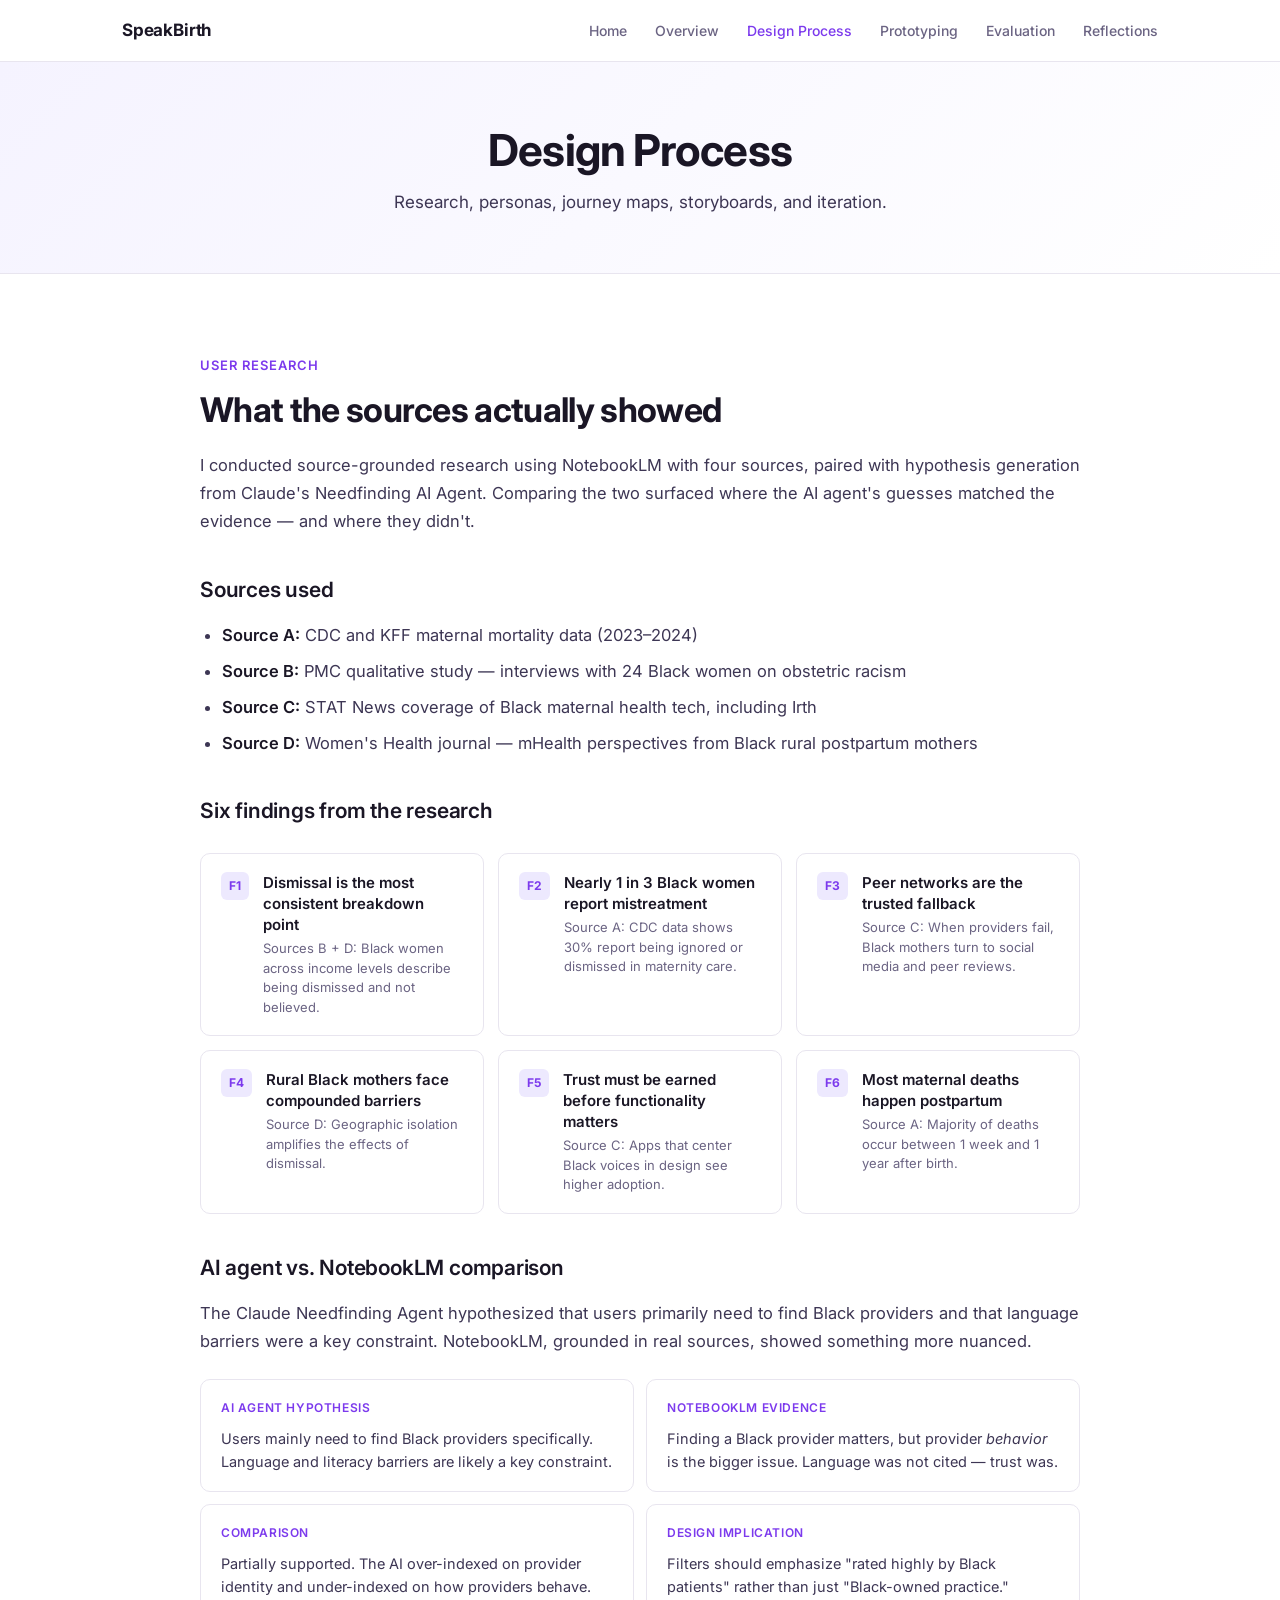
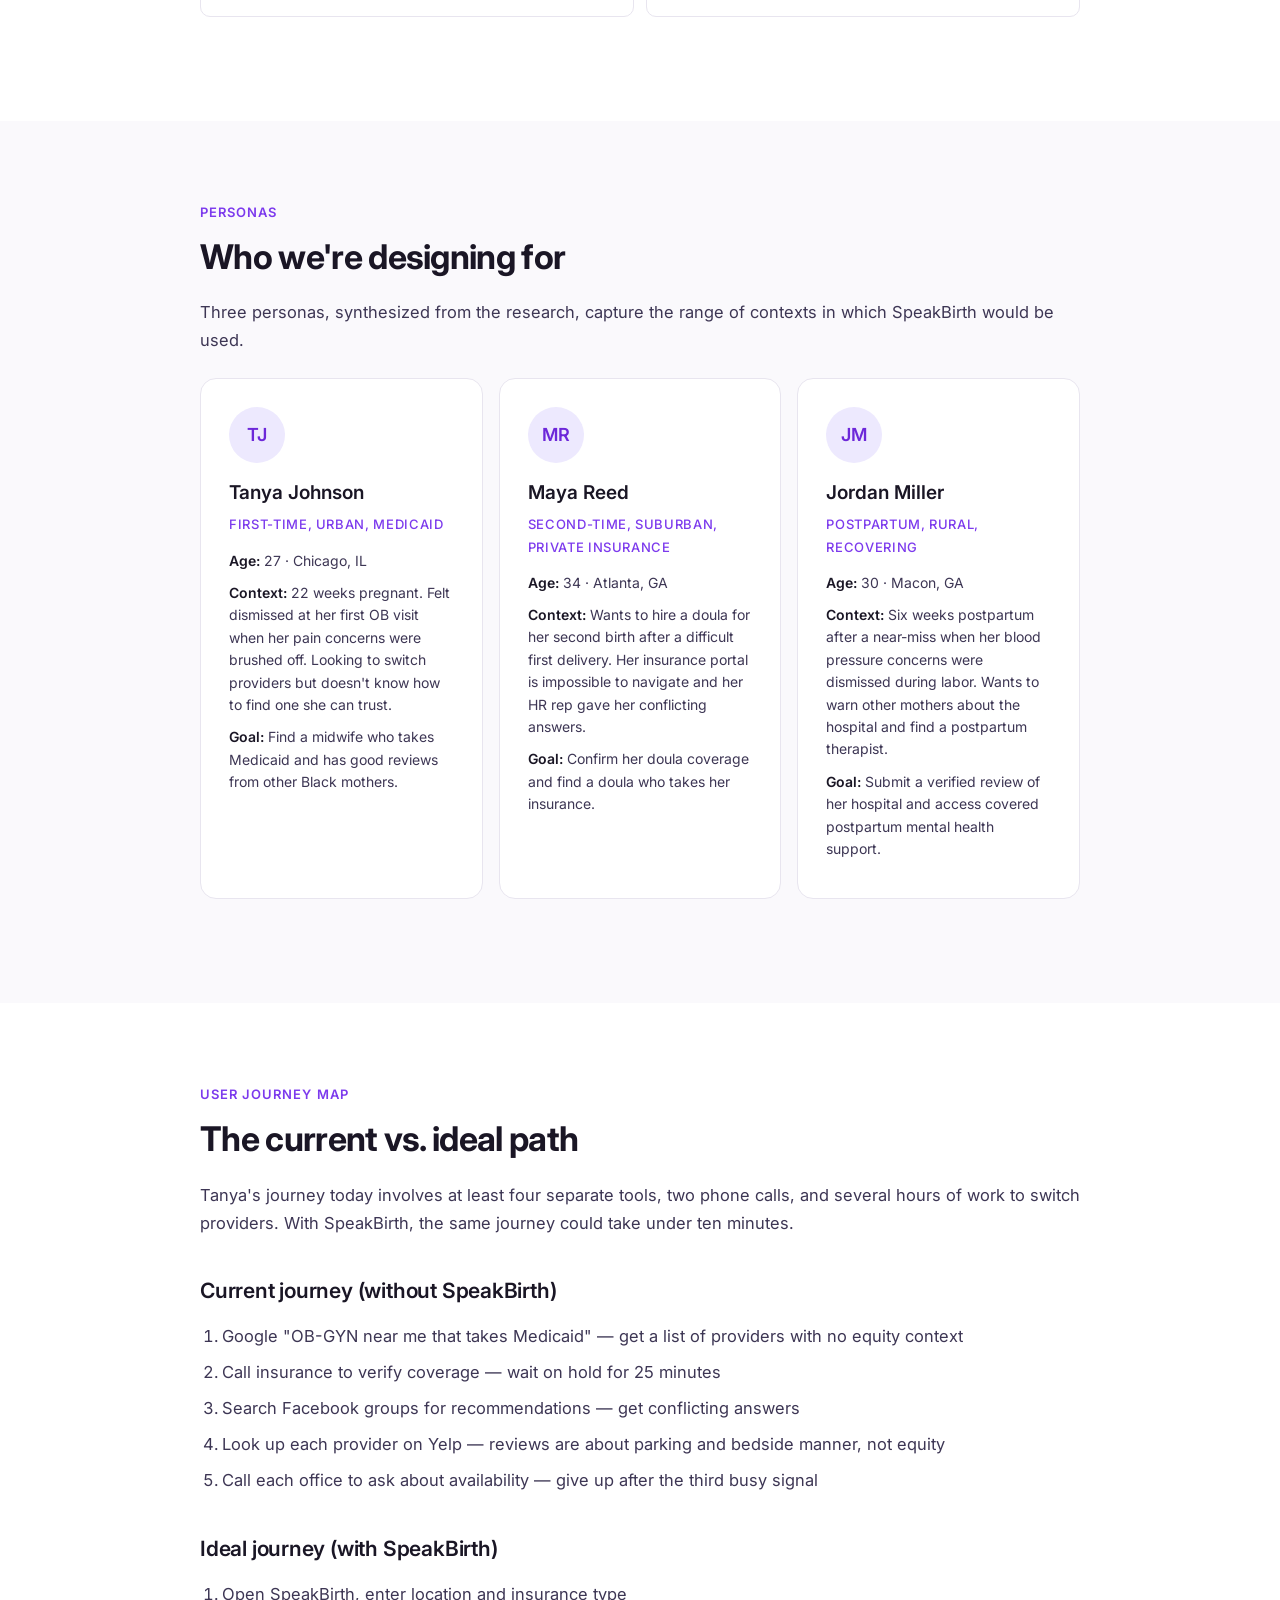
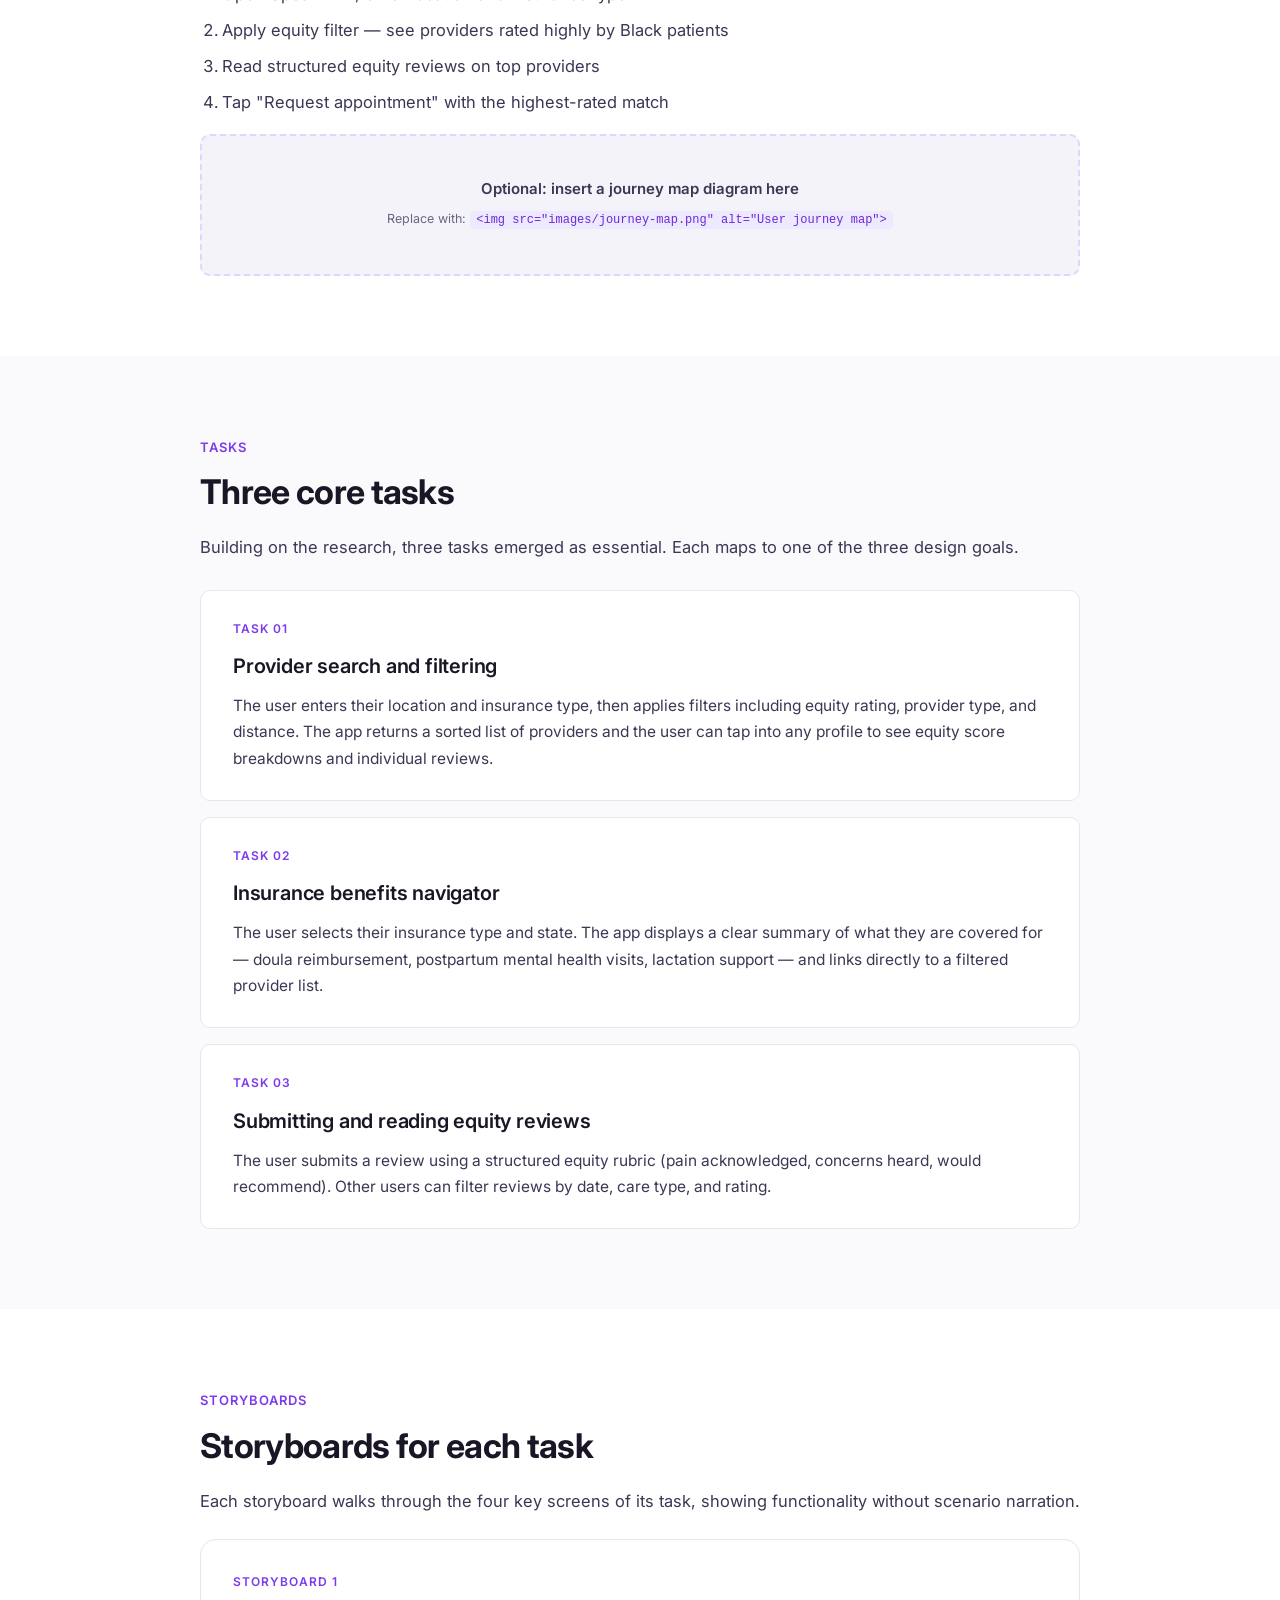
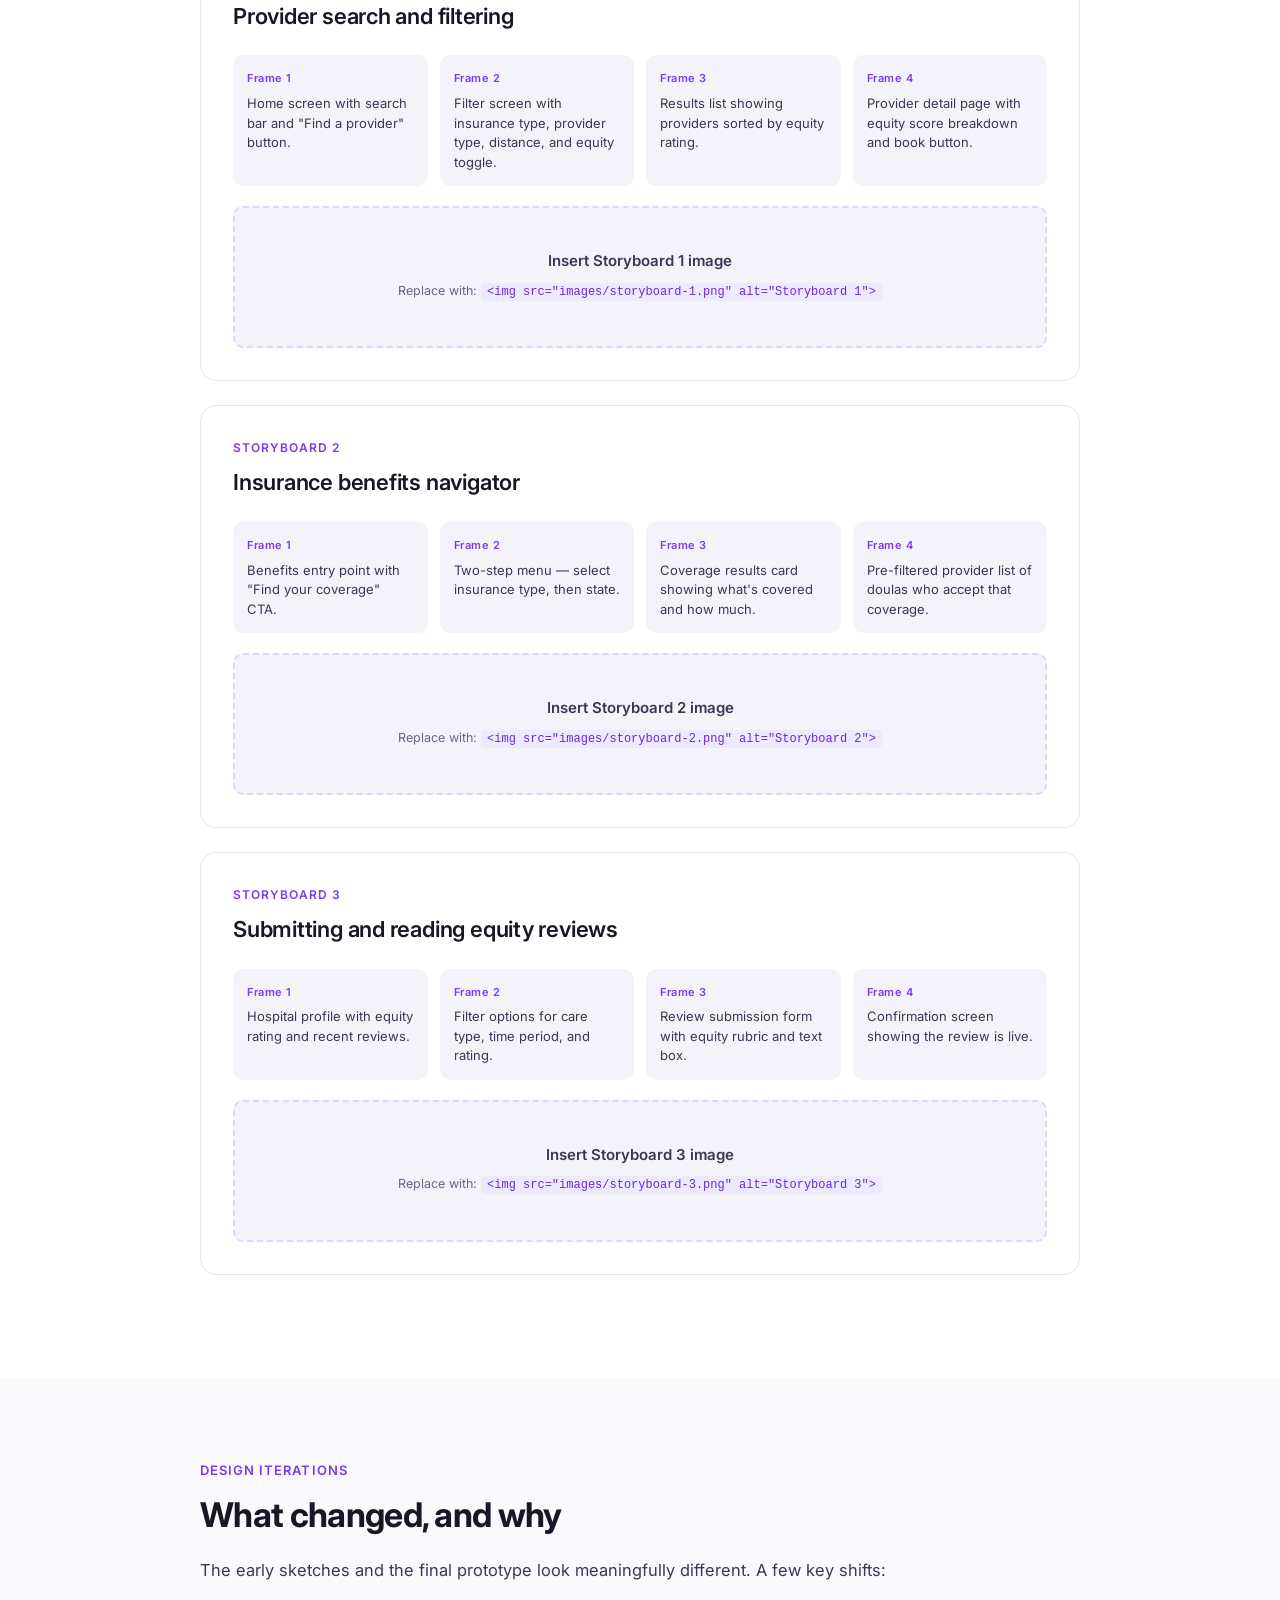
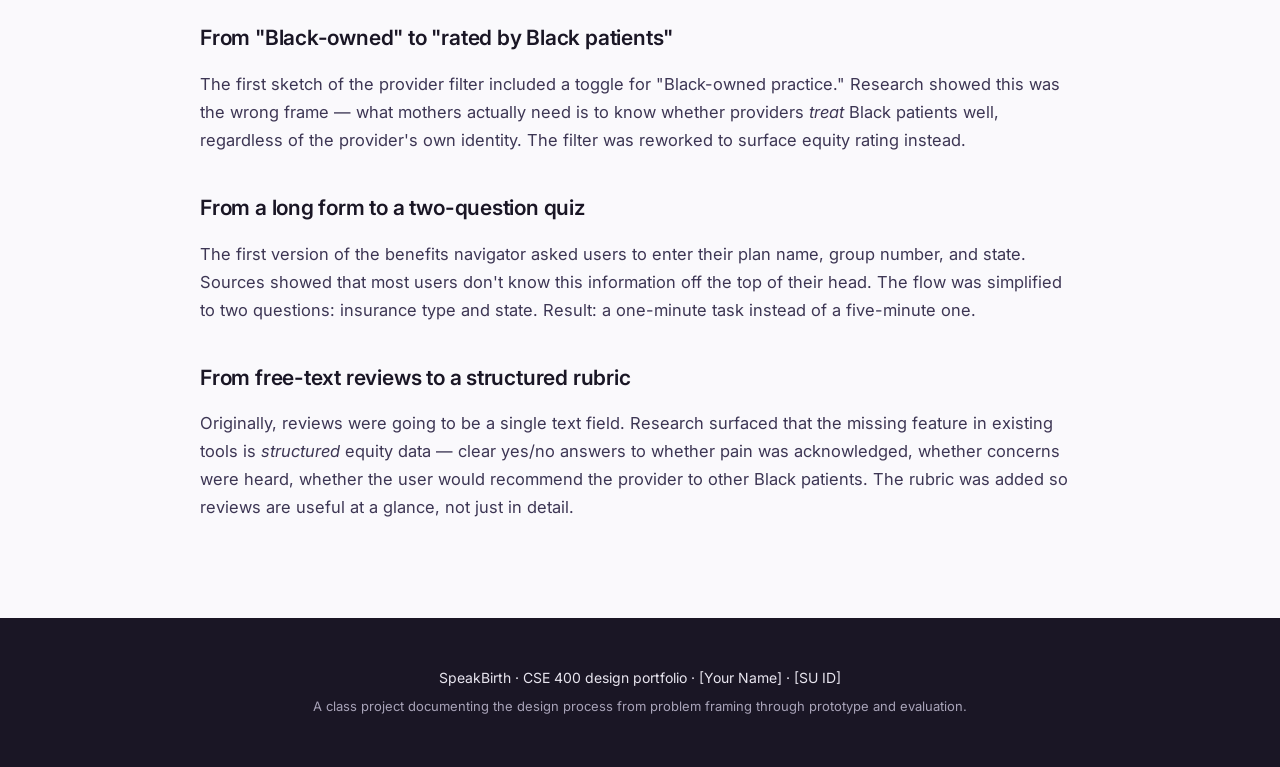
==== design-process.html @ d60310a7 "Add files via upload Portfolio Site" ====
<!DOCTYPE html>
<html lang="en">
<head>
  <meta charset="UTF-8" />
  <meta name="viewport" content="width=device-width, initial-scale=1.0" />
  <title>Design Process — SpeakBirth</title>
  <link rel="preconnect" href="https://fonts.googleapis.com">
  <link rel="preconnect" href="https://fonts.gstatic.com" crossorigin>
  <link href="https://fonts.googleapis.com/css2?family=Inter:wght@300;400;500;600;700&display=swap" rel="stylesheet">
  <link rel="stylesheet" href="style.css" />
</head>
<body>

  <nav class="nav">
    <div class="nav-inner">
      <a href="index.html" class="nav-logo">SpeakBirth</a>
      <div class="nav-links">
        <a href="index.html">Home</a>
        <a href="overview.html">Overview</a>
        <a href="design-process.html" class="active">Design Process</a>
        <a href="prototyping.html">Prototyping</a>
        <a href="evaluation.html">Evaluation</a>
        <a href="reflections.html">Reflections</a>
      </div>
    </div>
  </nav>

  <header class="page-header">
    <div class="page-header-inner">
      <h1>Design Process</h1>
      <p>Research, personas, journey maps, storyboards, and iteration.</p>
    </div>
  </header>

  <section class="section">
    <div class="container">
      <div class="section-label">User research</div>
      <h2>What the sources actually showed</h2>
      <p>I conducted source-grounded research using NotebookLM with four sources, paired with hypothesis generation from Claude's Needfinding AI Agent. Comparing the two surfaced where the AI agent's guesses matched the evidence — and where they didn't.</p>

      <h3>Sources used</h3>
      <ul>
        <li><strong>Source A:</strong> CDC and KFF maternal mortality data (2023–2024)</li>
        <li><strong>Source B:</strong> PMC qualitative study — interviews with 24 Black women on obstetric racism</li>
        <li><strong>Source C:</strong> STAT News coverage of Black maternal health tech, including Irth</li>
        <li><strong>Source D:</strong> Women's Health journal — mHealth perspectives from Black rural postpartum mothers</li>
      </ul>

      <h3>Six findings from the research</h3>
      <div class="findings-grid">
        <div class="finding">
          <div class="finding-num">F1</div>
          <div class="finding-content">
            <div class="finding-title">Dismissal is the most consistent breakdown point</div>
            <div class="finding-source">Sources B + D: Black women across income levels describe being dismissed and not believed.</div>
          </div>
        </div>
        <div class="finding">
          <div class="finding-num">F2</div>
          <div class="finding-content">
            <div class="finding-title">Nearly 1 in 3 Black women report mistreatment</div>
            <div class="finding-source">Source A: CDC data shows 30% report being ignored or dismissed in maternity care.</div>
          </div>
        </div>
        <div class="finding">
          <div class="finding-num">F3</div>
          <div class="finding-content">
            <div class="finding-title">Peer networks are the trusted fallback</div>
            <div class="finding-source">Source C: When providers fail, Black mothers turn to social media and peer reviews.</div>
          </div>
        </div>
        <div class="finding">
          <div class="finding-num">F4</div>
          <div class="finding-content">
            <div class="finding-title">Rural Black mothers face compounded barriers</div>
            <div class="finding-source">Source D: Geographic isolation amplifies the effects of dismissal.</div>
          </div>
        </div>
        <div class="finding">
          <div class="finding-num">F5</div>
          <div class="finding-content">
            <div class="finding-title">Trust must be earned before functionality matters</div>
            <div class="finding-source">Source C: Apps that center Black voices in design see higher adoption.</div>
          </div>
        </div>
        <div class="finding">
          <div class="finding-num">F6</div>
          <div class="finding-content">
            <div class="finding-title">Most maternal deaths happen postpartum</div>
            <div class="finding-source">Source A: Majority of deaths occur between 1 week and 1 year after birth.</div>
          </div>
        </div>
      </div>

      <h3>AI agent vs. NotebookLM comparison</h3>
      <p>The Claude Needfinding Agent hypothesized that users primarily need to find Black providers and that language barriers were a key constraint. NotebookLM, grounded in real sources, showed something more nuanced.</p>
      <div class="comparison">
        <div class="comp-box">
          <div class="comp-label">AI agent hypothesis</div>
          <div class="comp-text">Users mainly need to find Black providers specifically. Language and literacy barriers are likely a key constraint.</div>
        </div>
        <div class="comp-box">
          <div class="comp-label">NotebookLM evidence</div>
          <div class="comp-text">Finding a Black provider matters, but provider <em>behavior</em> is the bigger issue. Language was not cited — trust was.</div>
        </div>
        <div class="comp-box">
          <div class="comp-label">Comparison</div>
          <div class="comp-text">Partially supported. The AI over-indexed on provider identity and under-indexed on how providers behave.</div>
        </div>
        <div class="comp-box">
          <div class="comp-label">Design implication</div>
          <div class="comp-text">Filters should emphasize "rated highly by Black patients" rather than just "Black-owned practice."</div>
        </div>
      </div>
    </div>
  </section>

  <section class="section section-alt">
    <div class="container">
      <div class="section-label">Personas</div>
      <h2>Who we're designing for</h2>
      <p>Three personas, synthesized from the research, capture the range of contexts in which SpeakBirth would be used.</p>

      <div class="persona-grid">
        <div class="persona">
          <div class="persona-avatar">TJ</div>
          <div class="persona-name">Tanya Johnson</div>
          <div class="persona-role">First-time, urban, Medicaid</div>
          <div class="persona-detail"><strong>Age:</strong> 27 · Chicago, IL</div>
          <div class="persona-detail"><strong>Context:</strong> 22 weeks pregnant. Felt dismissed at her first OB visit when her pain concerns were brushed off. Looking to switch providers but doesn't know how to find one she can trust.</div>
          <div class="persona-detail"><strong>Goal:</strong> Find a midwife who takes Medicaid and has good reviews from other Black mothers.</div>
        </div>
        <div class="persona">
          <div class="persona-avatar">MR</div>
          <div class="persona-name">Maya Reed</div>
          <div class="persona-role">Second-time, suburban, private insurance</div>
          <div class="persona-detail"><strong>Age:</strong> 34 · Atlanta, GA</div>
          <div class="persona-detail"><strong>Context:</strong> Wants to hire a doula for her second birth after a difficult first delivery. Her insurance portal is impossible to navigate and her HR rep gave her conflicting answers.</div>
          <div class="persona-detail"><strong>Goal:</strong> Confirm her doula coverage and find a doula who takes her insurance.</div>
        </div>
        <div class="persona">
          <div class="persona-avatar">JM</div>
          <div class="persona-name">Jordan Miller</div>
          <div class="persona-role">Postpartum, rural, recovering</div>
          <div class="persona-detail"><strong>Age:</strong> 30 · Macon, GA</div>
          <div class="persona-detail"><strong>Context:</strong> Six weeks postpartum after a near-miss when her blood pressure concerns were dismissed during labor. Wants to warn other mothers about the hospital and find a postpartum therapist.</div>
          <div class="persona-detail"><strong>Goal:</strong> Submit a verified review of her hospital and access covered postpartum mental health support.</div>
        </div>
      </div>
    </div>
  </section>

  <section class="section">
    <div class="container">
      <div class="section-label">User journey map</div>
      <h2>The current vs. ideal path</h2>
      <p>Tanya's journey today involves at least four separate tools, two phone calls, and several hours of work to switch providers. With SpeakBirth, the same journey could take under ten minutes.</p>

      <h3>Current journey (without SpeakBirth)</h3>
      <ol>
        <li>Google "OB-GYN near me that takes Medicaid" — get a list of providers with no equity context</li>
        <li>Call insurance to verify coverage — wait on hold for 25 minutes</li>
        <li>Search Facebook groups for recommendations — get conflicting answers</li>
        <li>Look up each provider on Yelp — reviews are about parking and bedside manner, not equity</li>
        <li>Call each office to ask about availability — give up after the third busy signal</li>
      </ol>

      <h3>Ideal journey (with SpeakBirth)</h3>
      <ol>
        <li>Open SpeakBirth, enter location and insurance type</li>
        <li>Apply equity filter — see providers rated highly by Black patients</li>
        <li>Read structured equity reviews on top providers</li>
        <li>Tap "Request appointment" with the highest-rated match</li>
      </ol>

      <div class="image-placeholder">
        <p>Optional: insert a journey map diagram here</p>
        <p class="placeholder-sub">Replace with: <code>&lt;img src="images/journey-map.png" alt="User journey map"&gt;</code></p>
      </div>
    </div>
  </section>

  <section class="section section-alt">
    <div class="container">
      <div class="section-label">Tasks</div>
      <h2>Three core tasks</h2>
      <p>Building on the research, three tasks emerged as essential. Each maps to one of the three design goals.</p>

      <div class="task-list">
        <div class="task">
          <div class="task-num">Task 01</div>
          <h3>Provider search and filtering</h3>
          <p>The user enters their location and insurance type, then applies filters including equity rating, provider type, and distance. The app returns a sorted list of providers and the user can tap into any profile to see equity score breakdowns and individual reviews.</p>
        </div>
        <div class="task">
          <div class="task-num">Task 02</div>
          <h3>Insurance benefits navigator</h3>
          <p>The user selects their insurance type and state. The app displays a clear summary of what they are covered for — doula reimbursement, postpartum mental health visits, lactation support — and links directly to a filtered provider list.</p>
        </div>
        <div class="task">
          <div class="task-num">Task 03</div>
          <h3>Submitting and reading equity reviews</h3>
          <p>The user submits a review using a structured equity rubric (pain acknowledged, concerns heard, would recommend). Other users can filter reviews by date, care type, and rating.</p>
        </div>
      </div>
    </div>
  </section>

  <section class="section">
    <div class="container">
      <div class="section-label">Storyboards</div>
      <h2>Storyboards for each task</h2>
      <p>Each storyboard walks through the four key screens of its task, showing functionality without scenario narration.</p>

      <div class="storyboard-card">
        <div class="storyboard-header">
          <div class="storyboard-num">Storyboard 1</div>
          <h3>Provider search and filtering</h3>
        </div>
        <div class="storyboard-frames">
          <div class="frame">
            <div class="frame-label">Frame 1</div>
            <div class="frame-text">Home screen with search bar and "Find a provider" button.</div>
          </div>
          <div class="frame">
            <div class="frame-label">Frame 2</div>
            <div class="frame-text">Filter screen with insurance type, provider type, distance, and equity toggle.</div>
          </div>
          <div class="frame">
            <div class="frame-label">Frame 3</div>
            <div class="frame-text">Results list showing providers sorted by equity rating.</div>
          </div>
          <div class="frame">
            <div class="frame-label">Frame 4</div>
            <div class="frame-text">Provider detail page with equity score breakdown and book button.</div>
          </div>
        </div>
        <div class="image-placeholder">
          <p>Insert Storyboard 1 image</p>
          <p class="placeholder-sub">Replace with: <code>&lt;img src="images/storyboard-1.png" alt="Storyboard 1"&gt;</code></p>
        </div>
      </div>

      <div class="storyboard-card">
        <div class="storyboard-header">
          <div class="storyboard-num">Storyboard 2</div>
          <h3>Insurance benefits navigator</h3>
        </div>
        <div class="storyboard-frames">
          <div class="frame">
            <div class="frame-label">Frame 1</div>
            <div class="frame-text">Benefits entry point with "Find your coverage" CTA.</div>
          </div>
          <div class="frame">
            <div class="frame-label">Frame 2</div>
            <div class="frame-text">Two-step menu — select insurance type, then state.</div>
          </div>
          <div class="frame">
            <div class="frame-label">Frame 3</div>
            <div class="frame-text">Coverage results card showing what's covered and how much.</div>
          </div>
          <div class="frame">
            <div class="frame-label">Frame 4</div>
            <div class="frame-text">Pre-filtered provider list of doulas who accept that coverage.</div>
          </div>
        </div>
        <div class="image-placeholder">
          <p>Insert Storyboard 2 image</p>
          <p class="placeholder-sub">Replace with: <code>&lt;img src="images/storyboard-2.png" alt="Storyboard 2"&gt;</code></p>
        </div>
      </div>

      <div class="storyboard-card">
        <div class="storyboard-header">
          <div class="storyboard-num">Storyboard 3</div>
          <h3>Submitting and reading equity reviews</h3>
        </div>
        <div class="storyboard-frames">
          <div class="frame">
            <div class="frame-label">Frame 1</div>
            <div class="frame-text">Hospital profile with equity rating and recent reviews.</div>
          </div>
          <div class="frame">
            <div class="frame-label">Frame 2</div>
            <div class="frame-text">Filter options for care type, time period, and rating.</div>
          </div>
          <div class="frame">
            <div class="frame-label">Frame 3</div>
            <div class="frame-text">Review submission form with equity rubric and text box.</div>
          </div>
          <div class="frame">
            <div class="frame-label">Frame 4</div>
            <div class="frame-text">Confirmation screen showing the review is live.</div>
          </div>
        </div>
        <div class="image-placeholder">
          <p>Insert Storyboard 3 image</p>
          <p class="placeholder-sub">Replace with: <code>&lt;img src="images/storyboard-3.png" alt="Storyboard 3"&gt;</code></p>
        </div>
      </div>
    </div>
  </section>

  <section class="section section-alt">
    <div class="container">
      <div class="section-label">Design iterations</div>
      <h2>What changed, and why</h2>
      <p>The early sketches and the final prototype look meaningfully different. A few key shifts:</p>

      <h3>From "Black-owned" to "rated by Black patients"</h3>
      <p>The first sketch of the provider filter included a toggle for "Black-owned practice." Research showed this was the wrong frame — what mothers actually need is to know whether providers <em>treat</em> Black patients well, regardless of the provider's own identity. The filter was reworked to surface equity rating instead.</p>

      <h3>From a long form to a two-question quiz</h3>
      <p>The first version of the benefits navigator asked users to enter their plan name, group number, and state. Sources showed that most users don't know this information off the top of their head. The flow was simplified to two questions: insurance type and state. Result: a one-minute task instead of a five-minute one.</p>

      <h3>From free-text reviews to a structured rubric</h3>
      <p>Originally, reviews were going to be a single text field. Research surfaced that the missing feature in existing tools is <em>structured</em> equity data — clear yes/no answers to whether pain was acknowledged, whether concerns were heard, whether the user would recommend the provider to other Black patients. The rubric was added so reviews are useful at a glance, not just in detail.</p>
    </div>
  </section>

  <footer class="footer">
    <div class="container">
      <p>SpeakBirth · CSE 400 design portfolio · [Your Name] · [SU ID]</p>
      <p class="footer-sub">A class project documenting the design process from problem framing through prototype and evaluation.</p>
    </div>
  </footer>

</body>
</html>
---- style.css ----
/* ---------- BASE & RESET ---------- */
* {
  box-sizing: border-box;
  margin: 0;
  padding: 0;
}

:root {
  --purple-50: #f5f3ff;
  --purple-100: #ede9fe;
  --purple-200: #ddd6fe;
  --purple-400: #a78bfa;
  --purple-500: #8b5cf6;
  --purple-600: #7c3aed;
  --purple-700: #6d28d9;
  --purple-900: #4c1d95;

  --ink-900: #1a1625;
  --ink-700: #3d3654;
  --ink-500: #6b6483;
  --ink-300: #a8a3b8;
  --ink-100: #e8e5ef;

  --bg-white: #ffffff;
  --bg-alt: #faf9fc;
  --bg-tint: #f5f3fa;

  --radius-sm: 6px;
  --radius-md: 10px;
  --radius-lg: 16px;

  --shadow-sm: 0 1px 2px rgba(76, 29, 149, 0.04);
  --shadow-md: 0 4px 16px rgba(76, 29, 149, 0.06);
}

html {
  scroll-behavior: smooth;
  scroll-padding-top: 80px;
}

body {
  font-family: 'Inter', -apple-system, BlinkMacSystemFont, 'Segoe UI', Roboto, sans-serif;
  font-size: 16px;
  line-height: 1.7;
  color: var(--ink-900);
  background: var(--bg-white);
  -webkit-font-smoothing: antialiased;
}

a {
  color: var(--purple-600);
  text-decoration: none;
  transition: color 0.15s ease;
}
a:hover { color: var(--purple-700); }

/* ---------- NAVIGATION ---------- */
.nav {
  position: sticky;
  top: 0;
  background: rgba(255, 255, 255, 0.95);
  backdrop-filter: blur(8px);
  border-bottom: 1px solid var(--ink-100);
  z-index: 100;
}
.nav-inner {
  max-width: 1100px;
  margin: 0 auto;
  padding: 16px 32px;
  display: flex;
  justify-content: space-between;
  align-items: center;
}
.nav-logo {
  font-weight: 700;
  font-size: 17px;
  color: var(--ink-900);
  letter-spacing: -0.01em;
}
.nav-logo:hover { color: var(--purple-600); }
.nav-links {
  display: flex;
  gap: 28px;
}
.nav-links a {
  font-size: 14px;
  color: var(--ink-500);
  font-weight: 500;
}
.nav-links a:hover, .nav-links a.active {
  color: var(--purple-600);
}

/* ---------- HERO ---------- */
.hero {
  background: linear-gradient(135deg, var(--purple-50) 0%, var(--bg-white) 100%);
  padding: 96px 32px 80px;
  border-bottom: 1px solid var(--ink-100);
}
.hero-inner {
  max-width: 800px;
  margin: 0 auto;
  text-align: center;
}
.hero-tag {
  display: inline-block;
  font-size: 13px;
  font-weight: 500;
  color: var(--purple-700);
  background: var(--purple-100);
  padding: 6px 14px;
  border-radius: 999px;
  margin-bottom: 24px;
  letter-spacing: 0.02em;
}
.hero h1 {
  font-size: 64px;
  font-weight: 700;
  letter-spacing: -0.03em;
  line-height: 1.05;
  margin-bottom: 24px;
  color: var(--ink-900);
}
.hero-subtitle {
  font-size: 19px;
  color: var(--ink-700);
  line-height: 1.6;
  margin-bottom: 32px;
}
.hero-meta {
  display: flex;
  justify-content: center;
  gap: 12px;
  font-size: 14px;
  color: var(--ink-500);
}

/* Page header (smaller than hero, used on inner pages) */
.page-header {
  background: linear-gradient(135deg, var(--purple-50) 0%, var(--bg-white) 100%);
  padding: 64px 32px 56px;
  border-bottom: 1px solid var(--ink-100);
  text-align: center;
}
.page-header-inner {
  max-width: 800px;
  margin: 0 auto;
}
.page-header h1 {
  font-size: 44px;
  font-weight: 700;
  letter-spacing: -0.02em;
  line-height: 1.1;
  margin-bottom: 14px;
  color: var(--ink-900);
}
.page-header p {
  font-size: 17px;
  color: var(--ink-700);
}

/* ---------- SECTIONS ---------- */
.section {
  padding: 80px 32px;
}
.section-alt {
  background: var(--bg-alt);
}
.container {
  max-width: 880px;
  margin: 0 auto;
}
.section-label {
  font-size: 13px;
  font-weight: 600;
  color: var(--purple-600);
  text-transform: uppercase;
  letter-spacing: 0.08em;
  margin-bottom: 14px;
}
.section h2 {
  font-size: 34px;
  font-weight: 700;
  letter-spacing: -0.02em;
  line-height: 1.15;
  margin-bottom: 22px;
  color: var(--ink-900);
}
.section h3 {
  font-size: 21px;
  font-weight: 600;
  letter-spacing: -0.01em;
  margin-top: 36px;
  margin-bottom: 14px;
  color: var(--ink-900);
}
.section h4 {
  font-size: 16px;
  font-weight: 600;
  margin-top: 20px;
  margin-bottom: 8px;
  color: var(--ink-900);
}
.section p {
  font-size: 16.5px;
  color: var(--ink-700);
  margin-bottom: 16px;
}
.section .lead {
  font-size: 19px;
  color: var(--ink-700);
  margin-bottom: 28px;
}
.section strong {
  color: var(--ink-900);
  font-weight: 600;
}
.section ul, .section ol {
  margin: 0 0 18px 22px;
  color: var(--ink-700);
}
.section li {
  margin-bottom: 8px;
  font-size: 16.5px;
}

/* ---------- HOME PAGE GRID ---------- */
.phase-grid {
  display: grid;
  grid-template-columns: repeat(auto-fit, minmax(220px, 1fr));
  gap: 16px;
  margin-top: 40px;
}
.phase-card {
  background: var(--bg-white);
  border: 1px solid var(--ink-100);
  border-radius: var(--radius-md);
  padding: 24px;
  transition: all 0.2s ease;
  display: block;
}
.phase-card:hover {
  border-color: var(--purple-200);
  box-shadow: var(--shadow-md);
  transform: translateY(-2px);
}
.phase-num {
  font-size: 13px;
  font-weight: 600;
  color: var(--purple-600);
  letter-spacing: 0.05em;
  margin-bottom: 12px;
}
.phase-title {
  font-size: 17px;
  font-weight: 600;
  color: var(--ink-900);
  margin-bottom: 6px;
}
.phase-desc {
  font-size: 13.5px;
  color: var(--ink-500);
  line-height: 1.5;
}

/* ---------- CALLOUT ---------- */
.callout {
  background: var(--purple-50);
  border-left: 4px solid var(--purple-500);
  border-radius: var(--radius-md);
  padding: 24px 28px;
  margin: 28px 0;
  display: flex;
  align-items: center;
  gap: 24px;
}
.callout-stat {
  font-size: 48px;
  font-weight: 700;
  color: var(--purple-700);
  letter-spacing: -0.03em;
  line-height: 1;
  white-space: nowrap;
}
.callout-text {
  font-size: 16px;
  color: var(--ink-700);
  line-height: 1.5;
}

/* ---------- CARDS, FINDINGS, COMPARISONS ---------- */
.findings-grid {
  display: grid;
  grid-template-columns: repeat(auto-fit, minmax(260px, 1fr));
  gap: 14px;
  margin: 24px 0;
}
.finding {
  background: var(--bg-white);
  border: 1px solid var(--ink-100);
  border-radius: var(--radius-md);
  padding: 18px 20px;
  display: flex;
  gap: 14px;
}
.finding-num {
  font-size: 12px;
  font-weight: 700;
  color: var(--purple-600);
  background: var(--purple-100);
  padding: 4px 8px;
  border-radius: var(--radius-sm);
  height: fit-content;
  letter-spacing: 0.02em;
}
.finding-title {
  font-size: 15px;
  font-weight: 600;
  color: var(--ink-900);
  margin-bottom: 4px;
  line-height: 1.4;
}
.finding-source {
  font-size: 13px;
  color: var(--ink-500);
  line-height: 1.5;
}

.comparison {
  display: grid;
  grid-template-columns: 1fr 1fr;
  gap: 12px;
  margin: 24px 0;
}
.comp-box {
  background: var(--bg-white);
  border: 1px solid var(--ink-100);
  border-radius: var(--radius-md);
  padding: 18px 20px;
}
.comp-label {
  font-size: 12px;
  font-weight: 600;
  color: var(--purple-600);
  text-transform: uppercase;
  letter-spacing: 0.05em;
  margin-bottom: 8px;
}
.comp-text {
  font-size: 14.5px;
  color: var(--ink-700);
  line-height: 1.6;
}

/* ---------- PERSONAS ---------- */
.persona-grid {
  display: grid;
  grid-template-columns: repeat(auto-fit, minmax(280px, 1fr));
  gap: 16px;
  margin: 24px 0;
}
.persona {
  background: var(--bg-white);
  border: 1px solid var(--ink-100);
  border-radius: var(--radius-lg);
  padding: 28px;
}
.persona-avatar {
  width: 56px;
  height: 56px;
  border-radius: 50%;
  background: var(--purple-100);
  color: var(--purple-700);
  display: flex;
  align-items: center;
  justify-content: center;
  font-weight: 600;
  font-size: 18px;
  margin-bottom: 14px;
}
.persona-name {
  font-size: 19px;
  font-weight: 600;
  color: var(--ink-900);
  margin-bottom: 4px;
}
.persona-role {
  font-size: 13px;
  color: var(--purple-600);
  font-weight: 500;
  margin-bottom: 14px;
  text-transform: uppercase;
  letter-spacing: 0.05em;
}
.persona-detail {
  font-size: 14px;
  color: var(--ink-700);
  line-height: 1.6;
  margin-bottom: 10px;
}
.persona-detail strong {
  color: var(--ink-900);
  font-weight: 600;
}

/* ---------- TASKS ---------- */
.task-list {
  display: flex;
  flex-direction: column;
  gap: 16px;
  margin-top: 28px;
}
.task {
  background: var(--bg-white);
  border: 1px solid var(--ink-100);
  border-radius: var(--radius-md);
  padding: 28px 32px;
  transition: all 0.2s ease;
}
.task:hover {
  border-color: var(--purple-200);
  box-shadow: var(--shadow-md);
}
.task-num {
  font-size: 12px;
  font-weight: 600;
  color: var(--purple-600);
  letter-spacing: 0.08em;
  text-transform: uppercase;
  margin-bottom: 10px;
}
.task h3 {
  margin-top: 0;
  margin-bottom: 10px;
  font-size: 20px;
}
.task p {
  margin-bottom: 0;
  font-size: 15.5px;
  color: var(--ink-700);
}

/* ---------- STORYBOARDS ---------- */
.storyboard-card {
  background: var(--bg-white);
  border: 1px solid var(--ink-100);
  border-radius: var(--radius-lg);
  padding: 32px;
  margin: 24px 0;
}
.storyboard-header {
  margin-bottom: 20px;
}
.storyboard-num {
  font-size: 12px;
  font-weight: 600;
  color: var(--purple-600);
  letter-spacing: 0.08em;
  text-transform: uppercase;
  margin-bottom: 6px;
}
.storyboard-header h3 {
  margin-top: 0;
  font-size: 22px;
  margin-bottom: 0;
}
.storyboard-frames {
  display: grid;
  grid-template-columns: repeat(4, 1fr);
  gap: 12px;
  margin-bottom: 20px;
}
.frame {
  background: var(--bg-tint);
  border-radius: var(--radius-md);
  padding: 14px;
}
.frame-label {
  font-size: 11px;
  font-weight: 600;
  color: var(--purple-600);
  letter-spacing: 0.05em;
  margin-bottom: 6px;
}
.frame-text {
  font-size: 13px;
  color: var(--ink-700);
  line-height: 1.5;
}

/* ---------- HEURISTIC EVALUATION ---------- */
.heuristic-list {
  display: flex;
  flex-direction: column;
  gap: 14px;
  margin-top: 24px;
}
.heuristic {
  background: var(--bg-white);
  border: 1px solid var(--ink-100);
  border-radius: var(--radius-md);
  padding: 22px 24px;
}
.heuristic-header {
  display: flex;
  align-items: center;
  gap: 12px;
  margin-bottom: 10px;
  flex-wrap: wrap;
}
.heuristic-num {
  font-size: 11px;
  font-weight: 700;
  color: var(--purple-700);
  background: var(--purple-100);
  padding: 4px 8px;
  border-radius: var(--radius-sm);
  letter-spacing: 0.05em;
}
.heuristic-title {
  font-size: 17px;
  font-weight: 600;
  color: var(--ink-900);
}
.severity {
  font-size: 11px;
  font-weight: 600;
  padding: 3px 8px;
  border-radius: 999px;
  margin-left: auto;
  text-transform: uppercase;
  letter-spacing: 0.05em;
}
.severity-low { background: #ecfdf5; color: #047857; }
.severity-med { background: #fef3c7; color: #b45309; }
.severity-high { background: #fee2e2; color: #b91c1c; }
.heuristic-body {
  font-size: 14.5px;
  color: var(--ink-700);
  line-height: 1.6;
  margin-bottom: 8px;
}
.heuristic-fix {
  font-size: 14px;
  color: var(--ink-700);
  background: var(--bg-tint);
  padding: 10px 14px;
  border-radius: var(--radius-sm);
  border-left: 3px solid var(--purple-400);
}
.heuristic-fix strong {
  color: var(--purple-700);
}

/* ---------- IMAGE & FIGURE ---------- */
.figure {
  margin: 28px 0;
}
.figure img {
  width: 100%;
  border-radius: var(--radius-md);
  border: 1px solid var(--ink-100);
  display: block;
}
.figure-caption {
  font-size: 13px;
  color: var(--ink-500);
  text-align: center;
  margin-top: 10px;
  font-style: italic;
}

.image-placeholder {
  background: var(--bg-tint);
  border: 2px dashed var(--purple-200);
  border-radius: var(--radius-md);
  padding: 40px 24px;
  text-align: center;
  margin-top: 16px;
}
.image-placeholder p {
  font-size: 14px;
  color: var(--ink-500);
  margin-bottom: 4px;
}
.image-placeholder p:first-child {
  font-weight: 600;
  color: var(--ink-700);
  font-size: 15px;
}
.placeholder-sub {
  font-size: 12.5px !important;
  margin-top: 6px;
}
.image-placeholder code {
  background: var(--purple-100);
  color: var(--purple-700);
  padding: 2px 6px;
  border-radius: 4px;
  font-size: 12px;
  font-family: 'Menlo', 'Monaco', monospace;
}

/* ---------- FOOTER ---------- */
.footer {
  background: var(--ink-900);
  color: var(--ink-100);
  padding: 48px 32px;
  text-align: center;
}
.footer p {
  font-size: 14px;
  color: var(--ink-100);
  margin-bottom: 6px;
}
.footer-sub {
  font-size: 13px !important;
  color: var(--ink-300) !important;
}

/* ---------- RESPONSIVE ---------- */
@media (max-width: 768px) {
  .nav-inner { padding: 14px 20px; }
  .nav-links { gap: 14px; }
  .nav-links a { font-size: 13px; }
  .hero { padding: 64px 20px 56px; }
  .hero h1 { font-size: 42px; }
  .hero-subtitle { font-size: 17px; }
  .page-header { padding: 48px 20px 40px; }
  .page-header h1 { font-size: 32px; }
  .section { padding: 56px 20px; }
  .section h2 { font-size: 26px; }
  .callout { flex-direction: column; text-align: center; gap: 14px; }
  .callout-stat { font-size: 40px; }
  .comparison { grid-template-columns: 1fr; }
  .storyboard-frames { grid-template-columns: repeat(2, 1fr); }
  .storyboard-card { padding: 22px 20px; }
}

@media (max-width: 540px) {
  .nav-links { display: none; }
  .nav-mobile-toggle { display: block; }
}
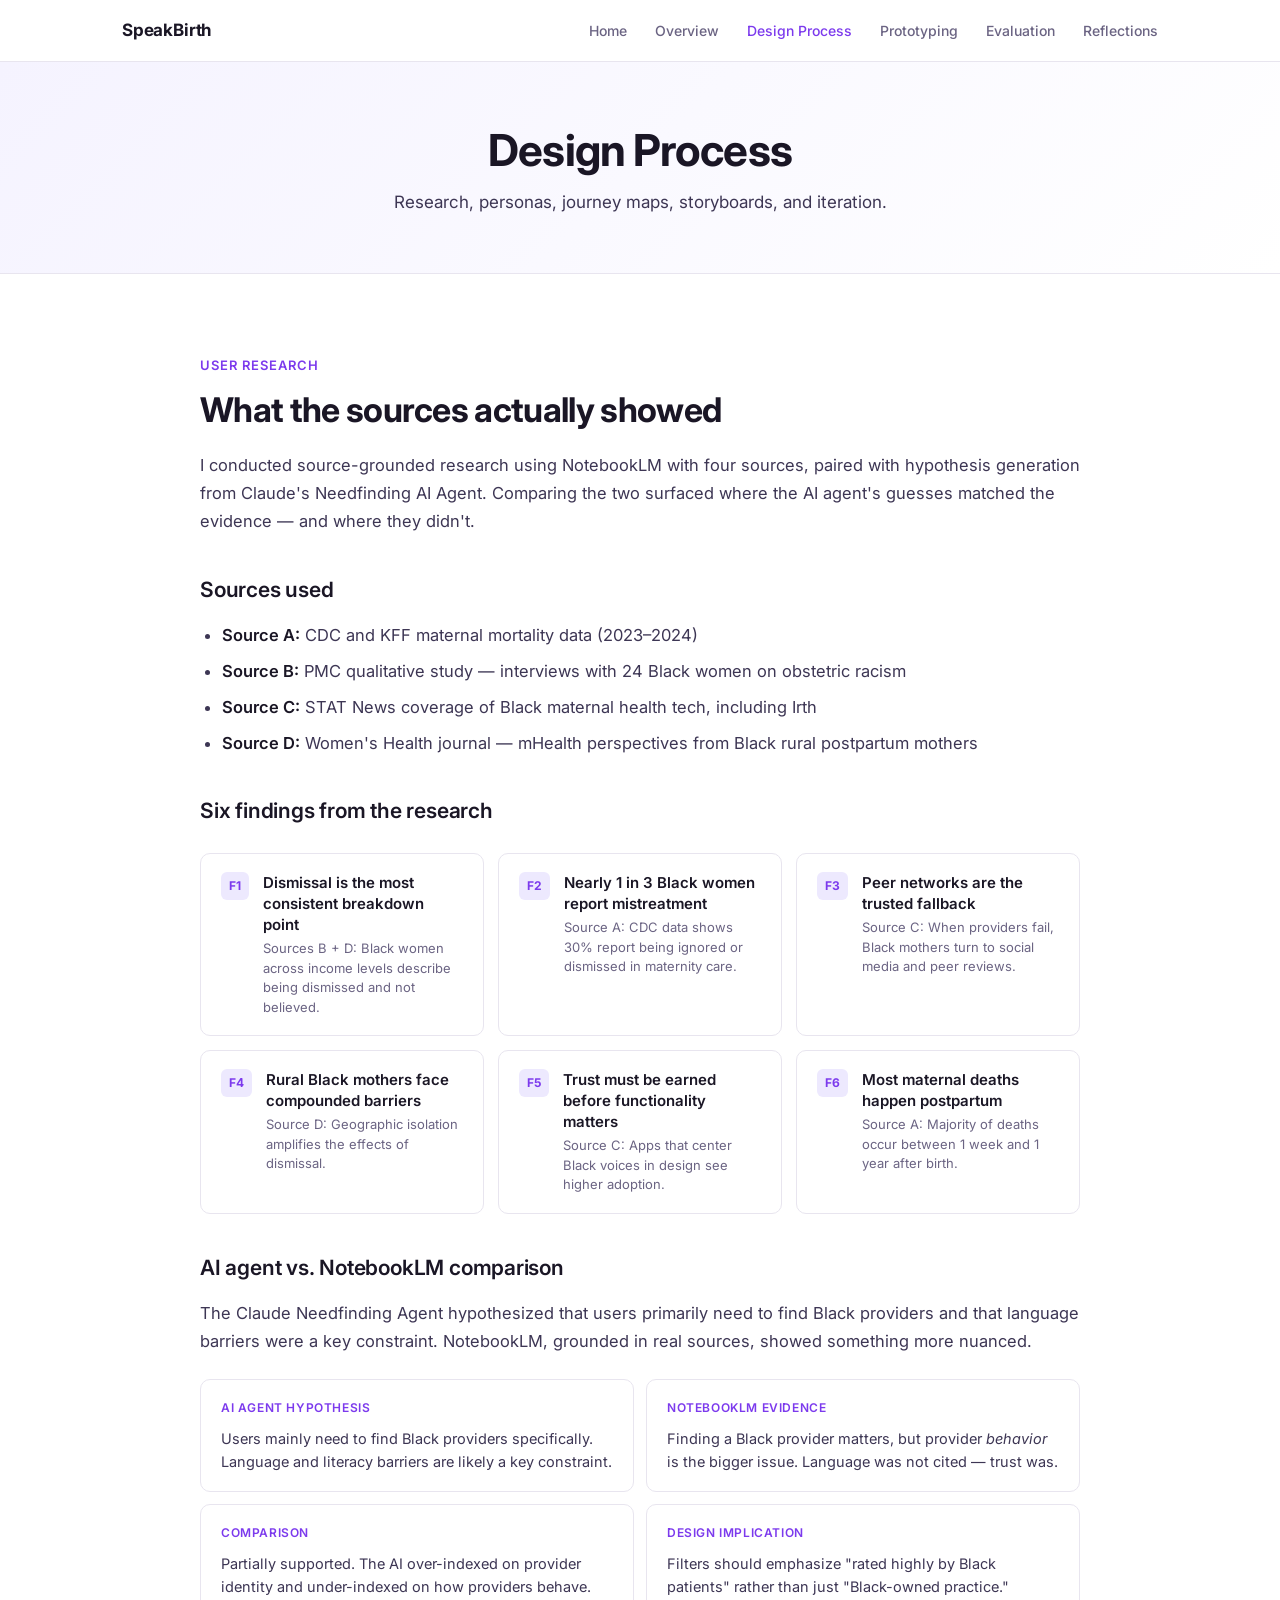
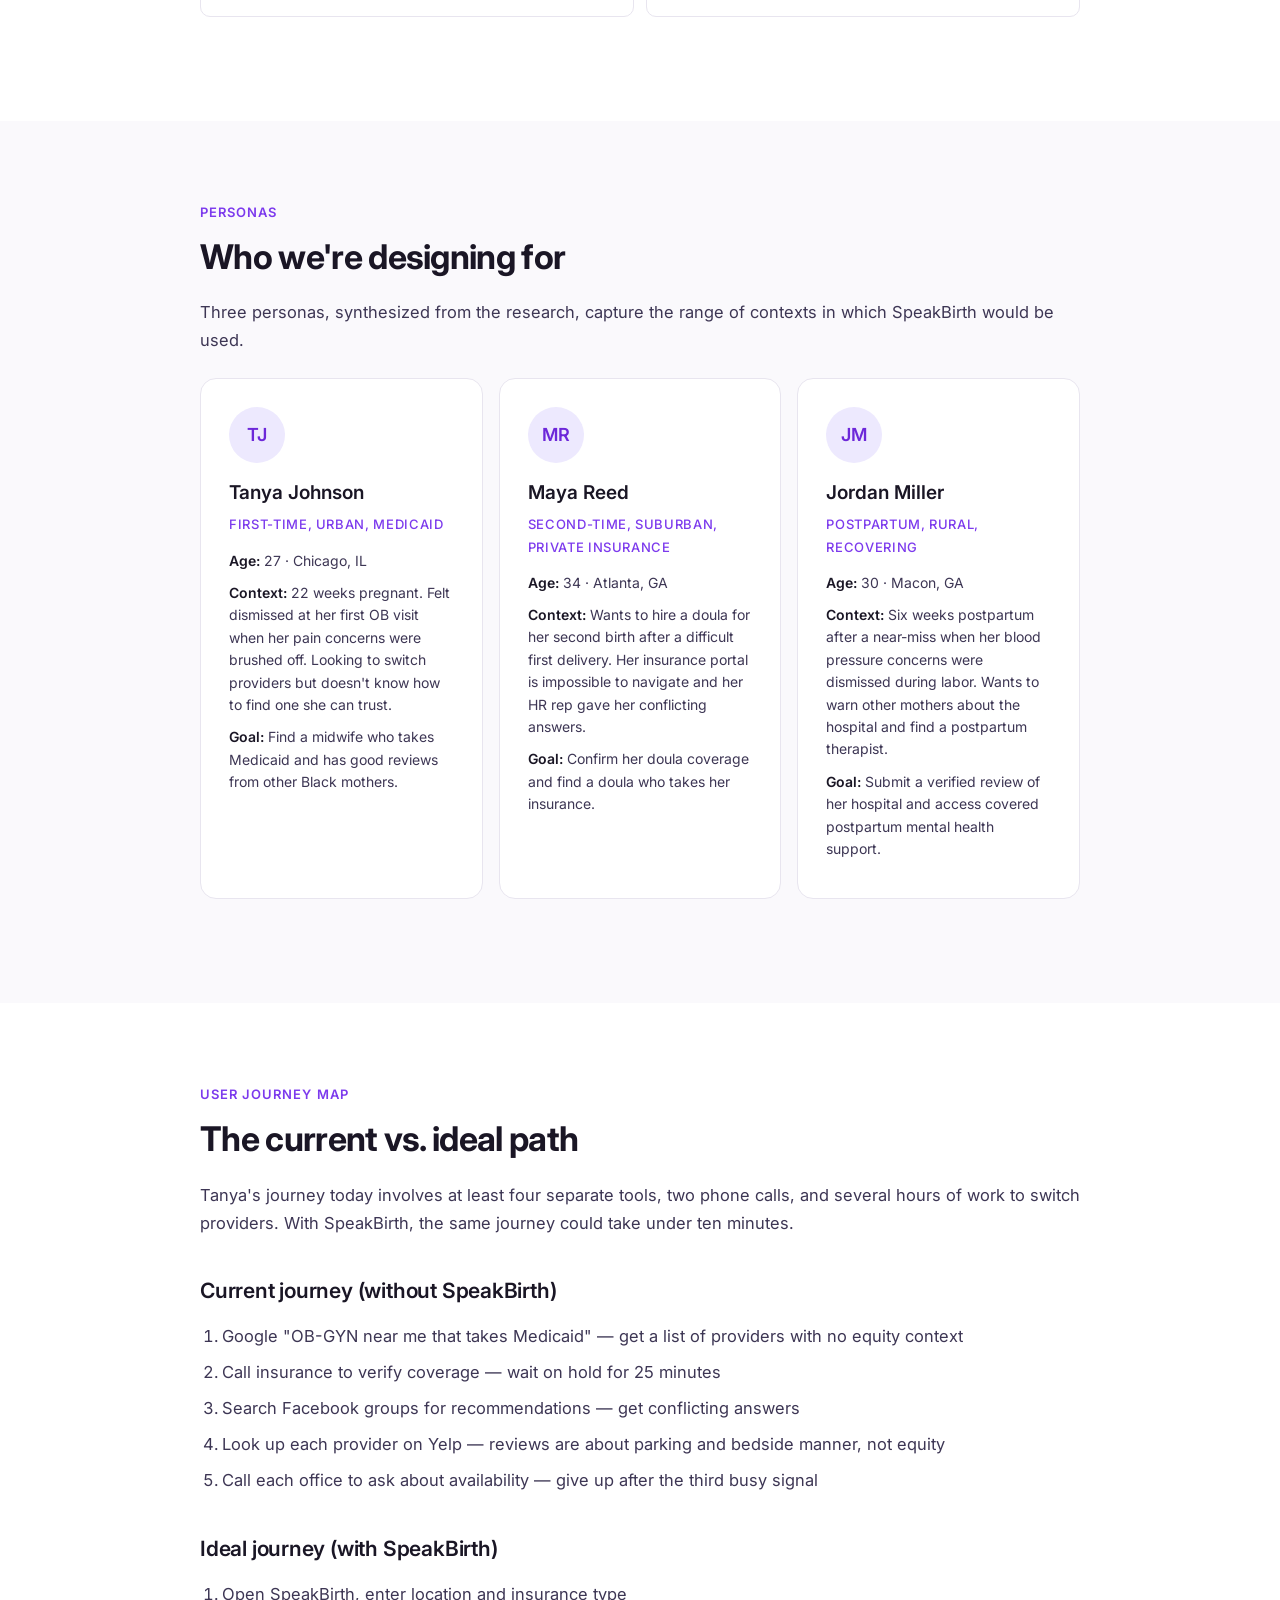
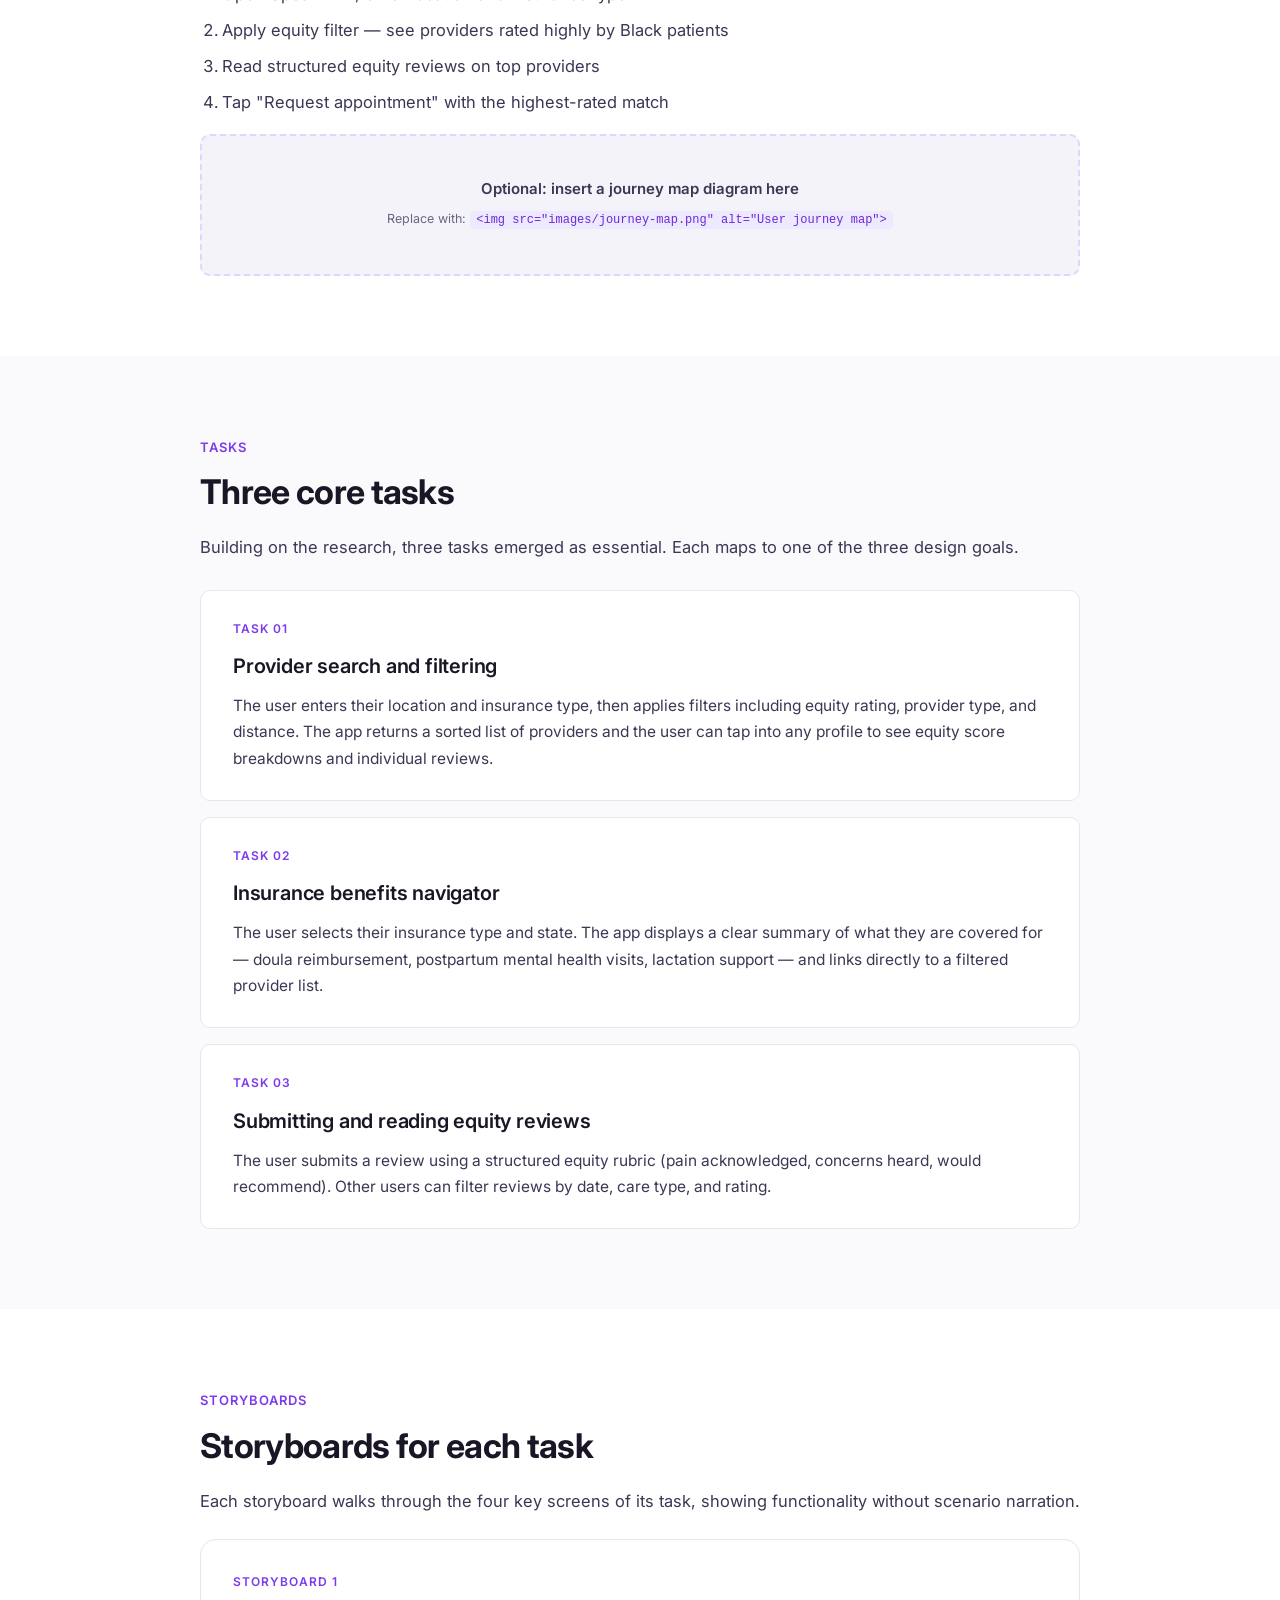
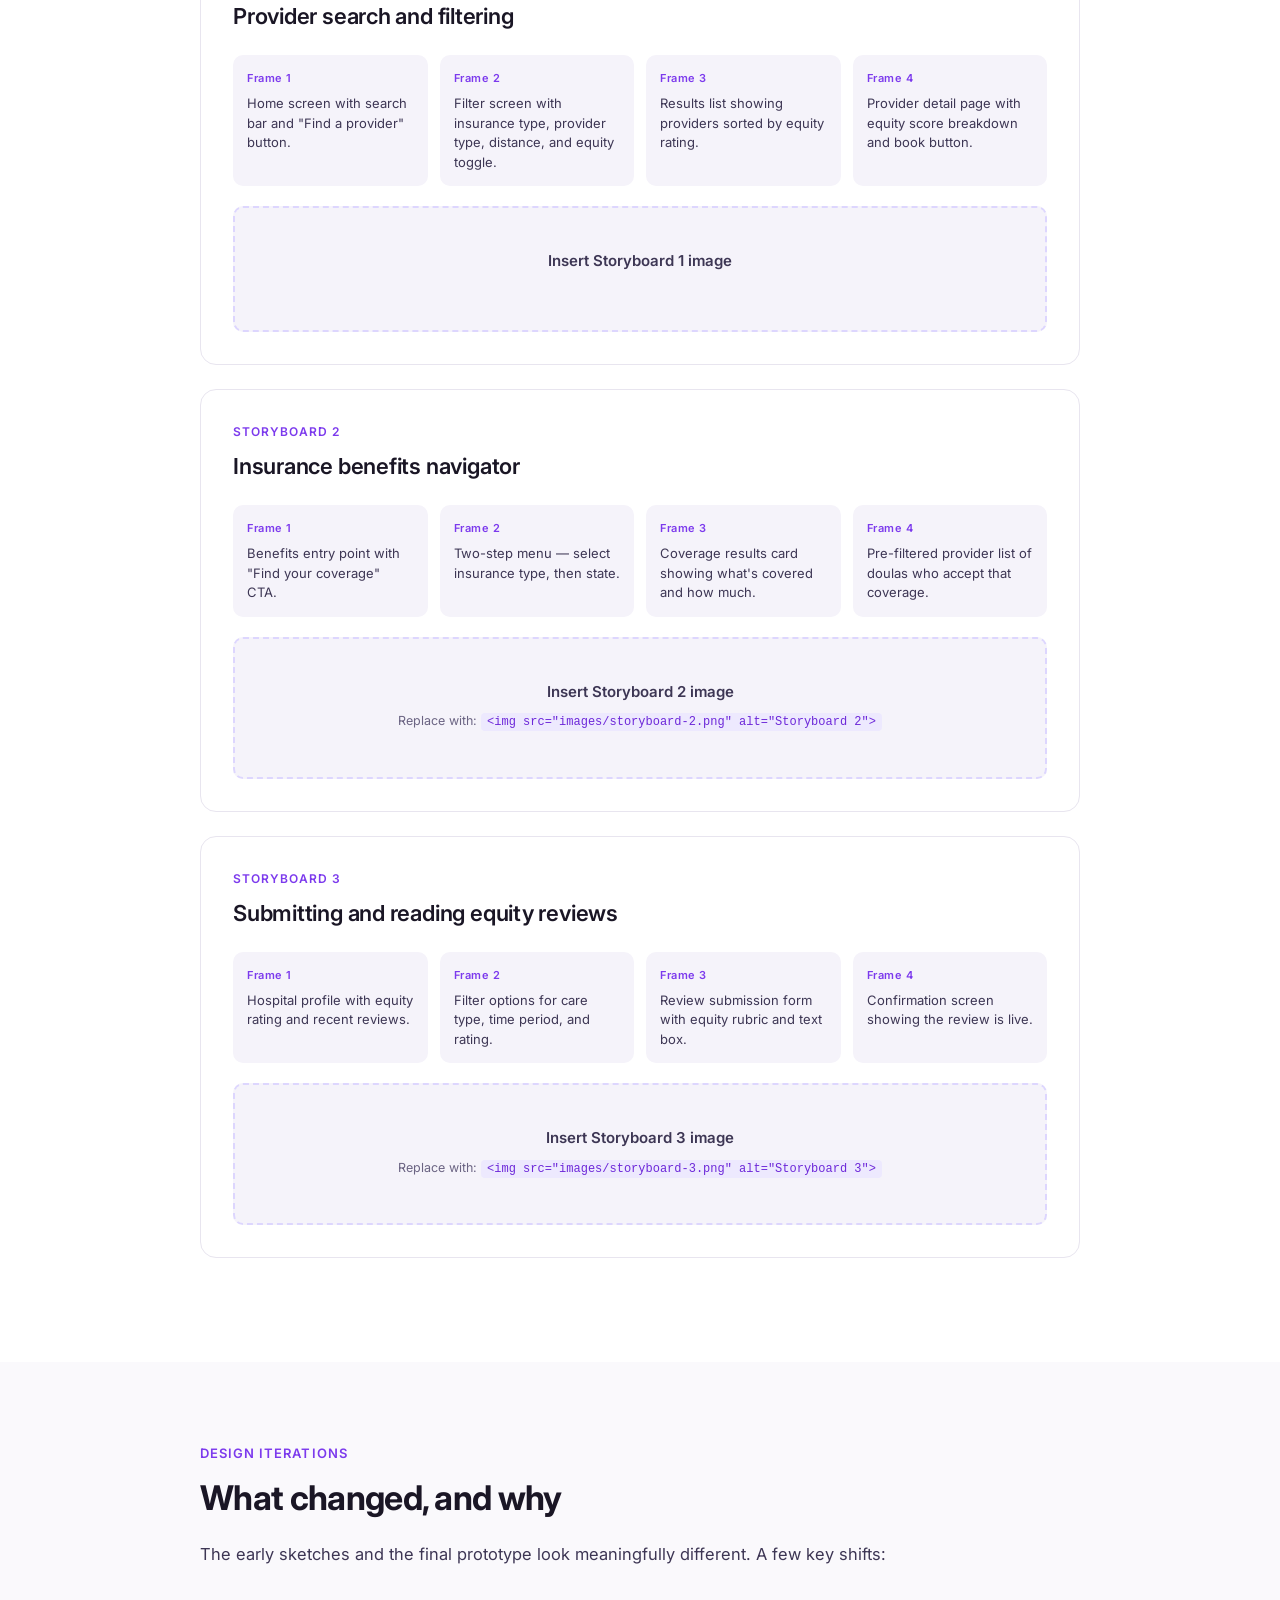
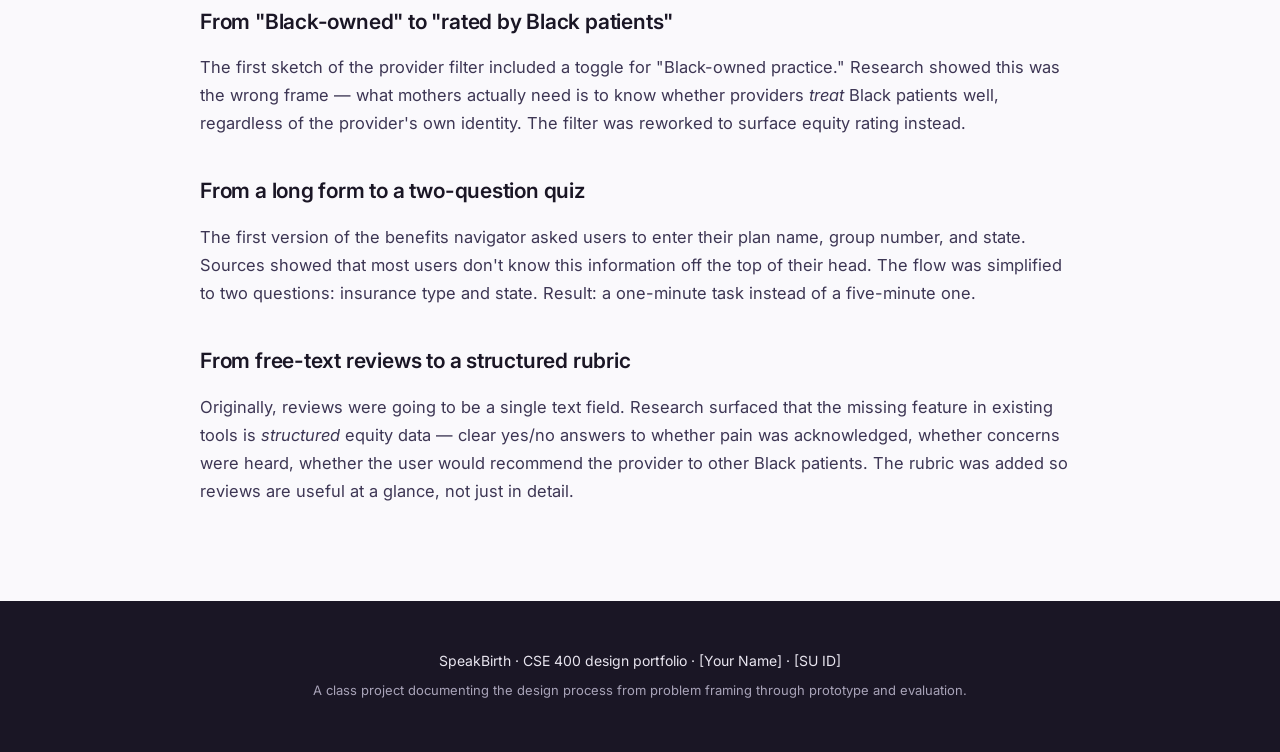
==== commit 483d4032: "Update design-process.html sb1" ====
--- a/design-process.html
+++ b/design-process.html
@@ -237,7 +237,7 @@
         </div>
         <div class="image-placeholder">
           <p>Insert Storyboard 1 image</p>
-          <p class="placeholder-sub">Replace with: <code>&lt;img src="images/storyboard-1.png" alt="Storyboard 1"&gt;</code></p>
+          <p <img src="images/sb1v1.png" alt="Storyboard 1" style="width: 100%; border-radius: 10px; margin-top: 16px;"> </p>
         </div>
       </div>
 
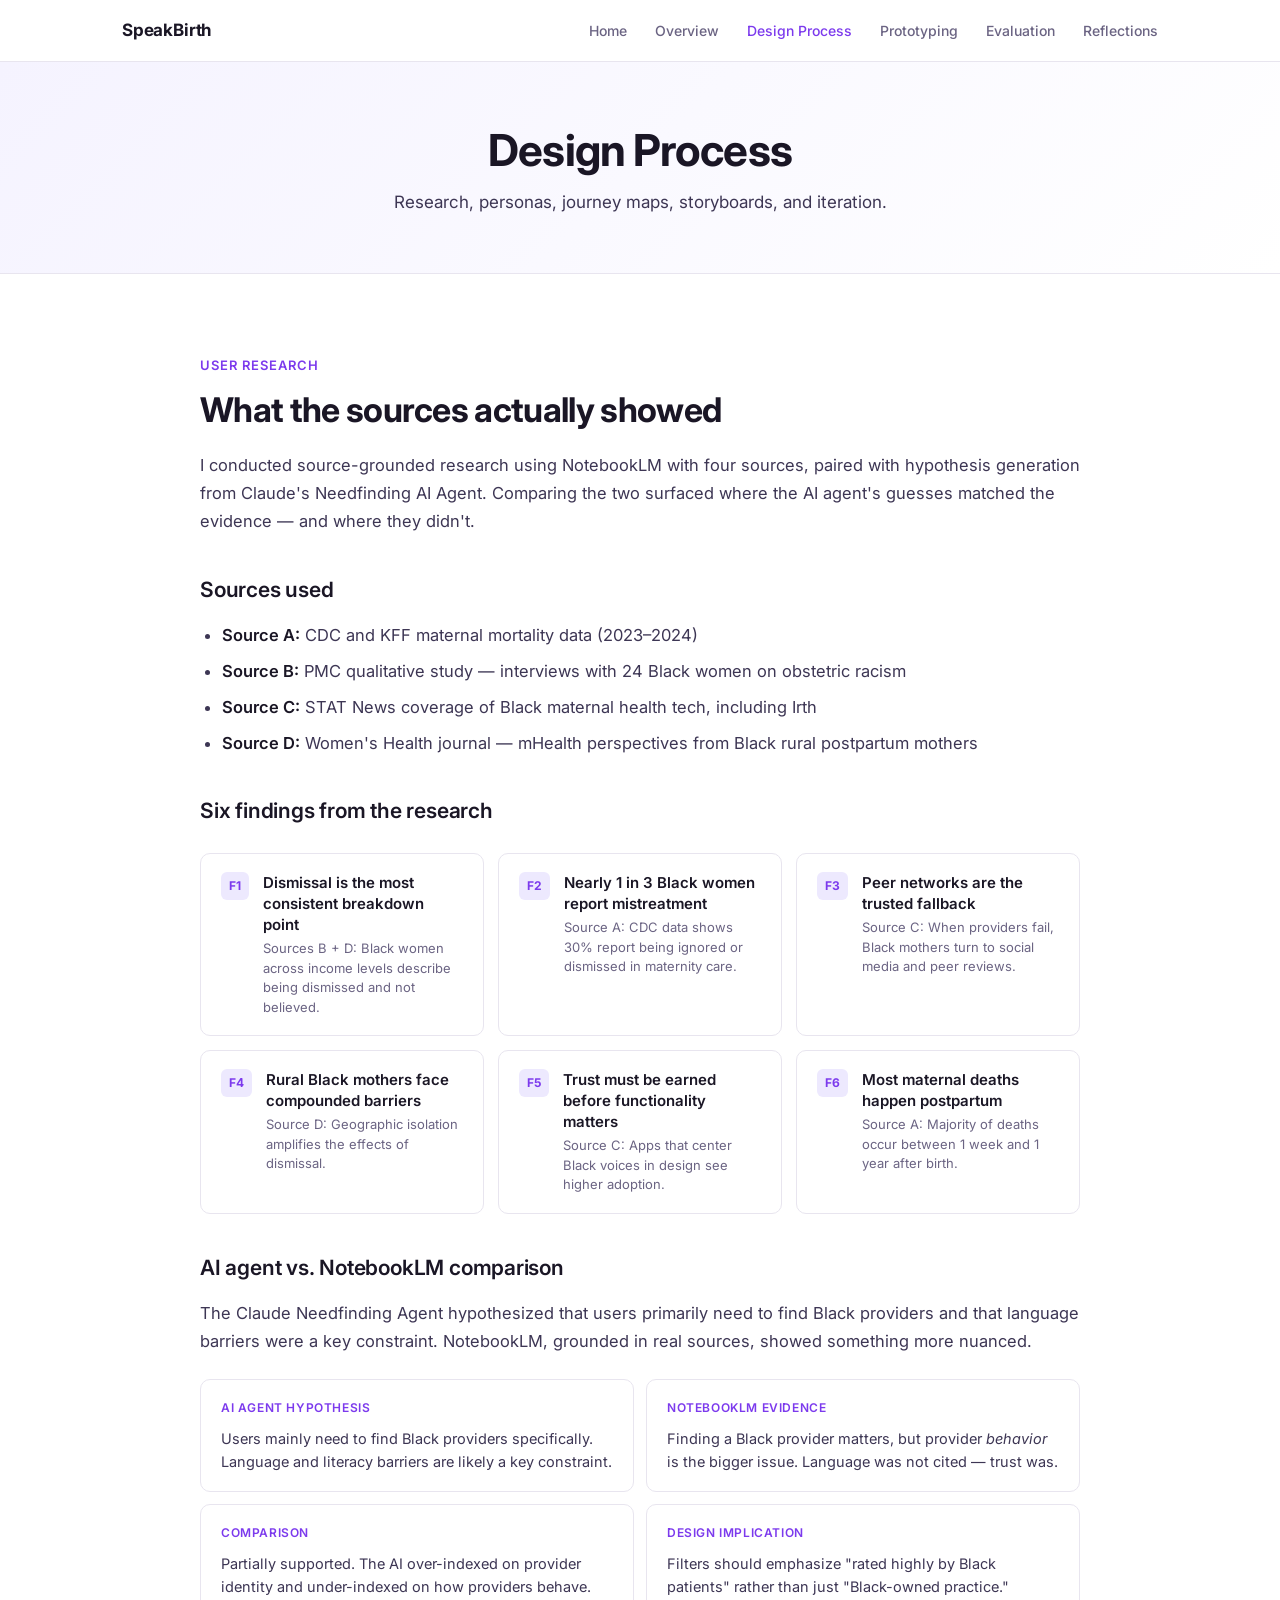
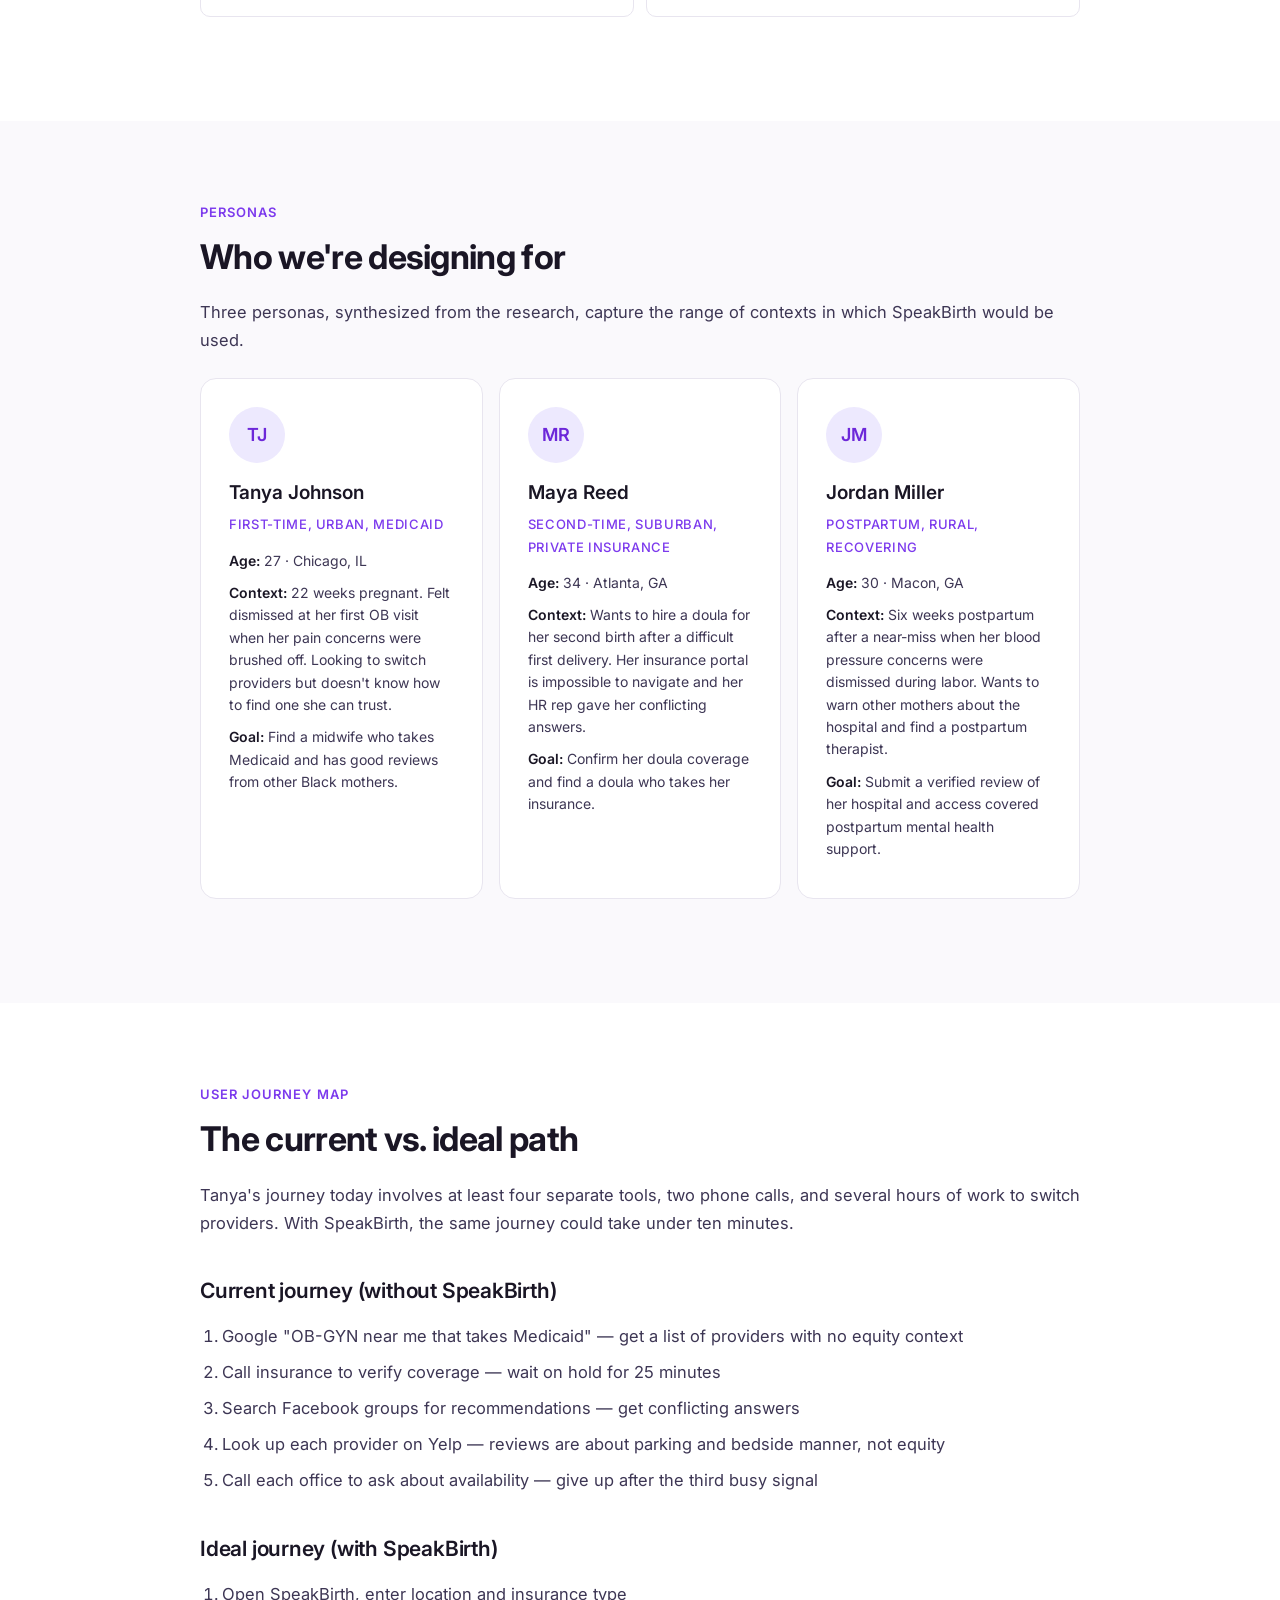
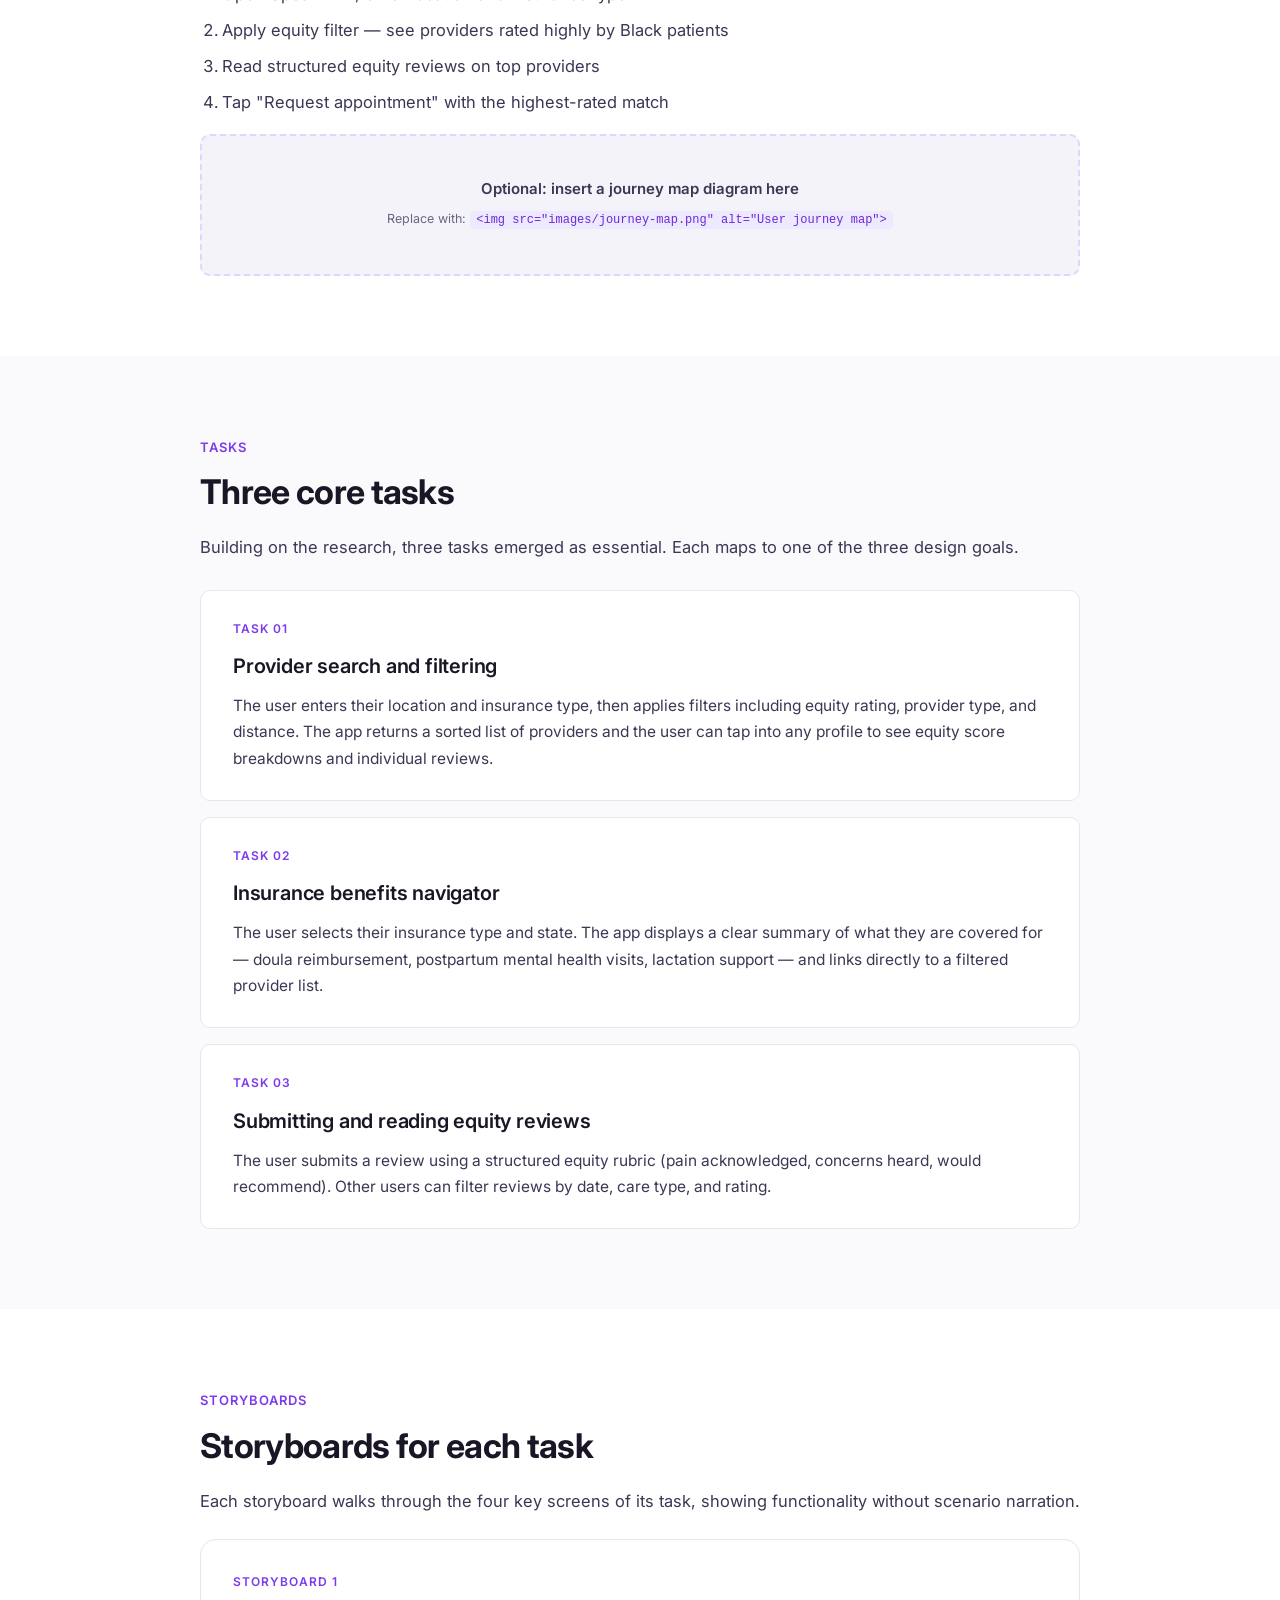
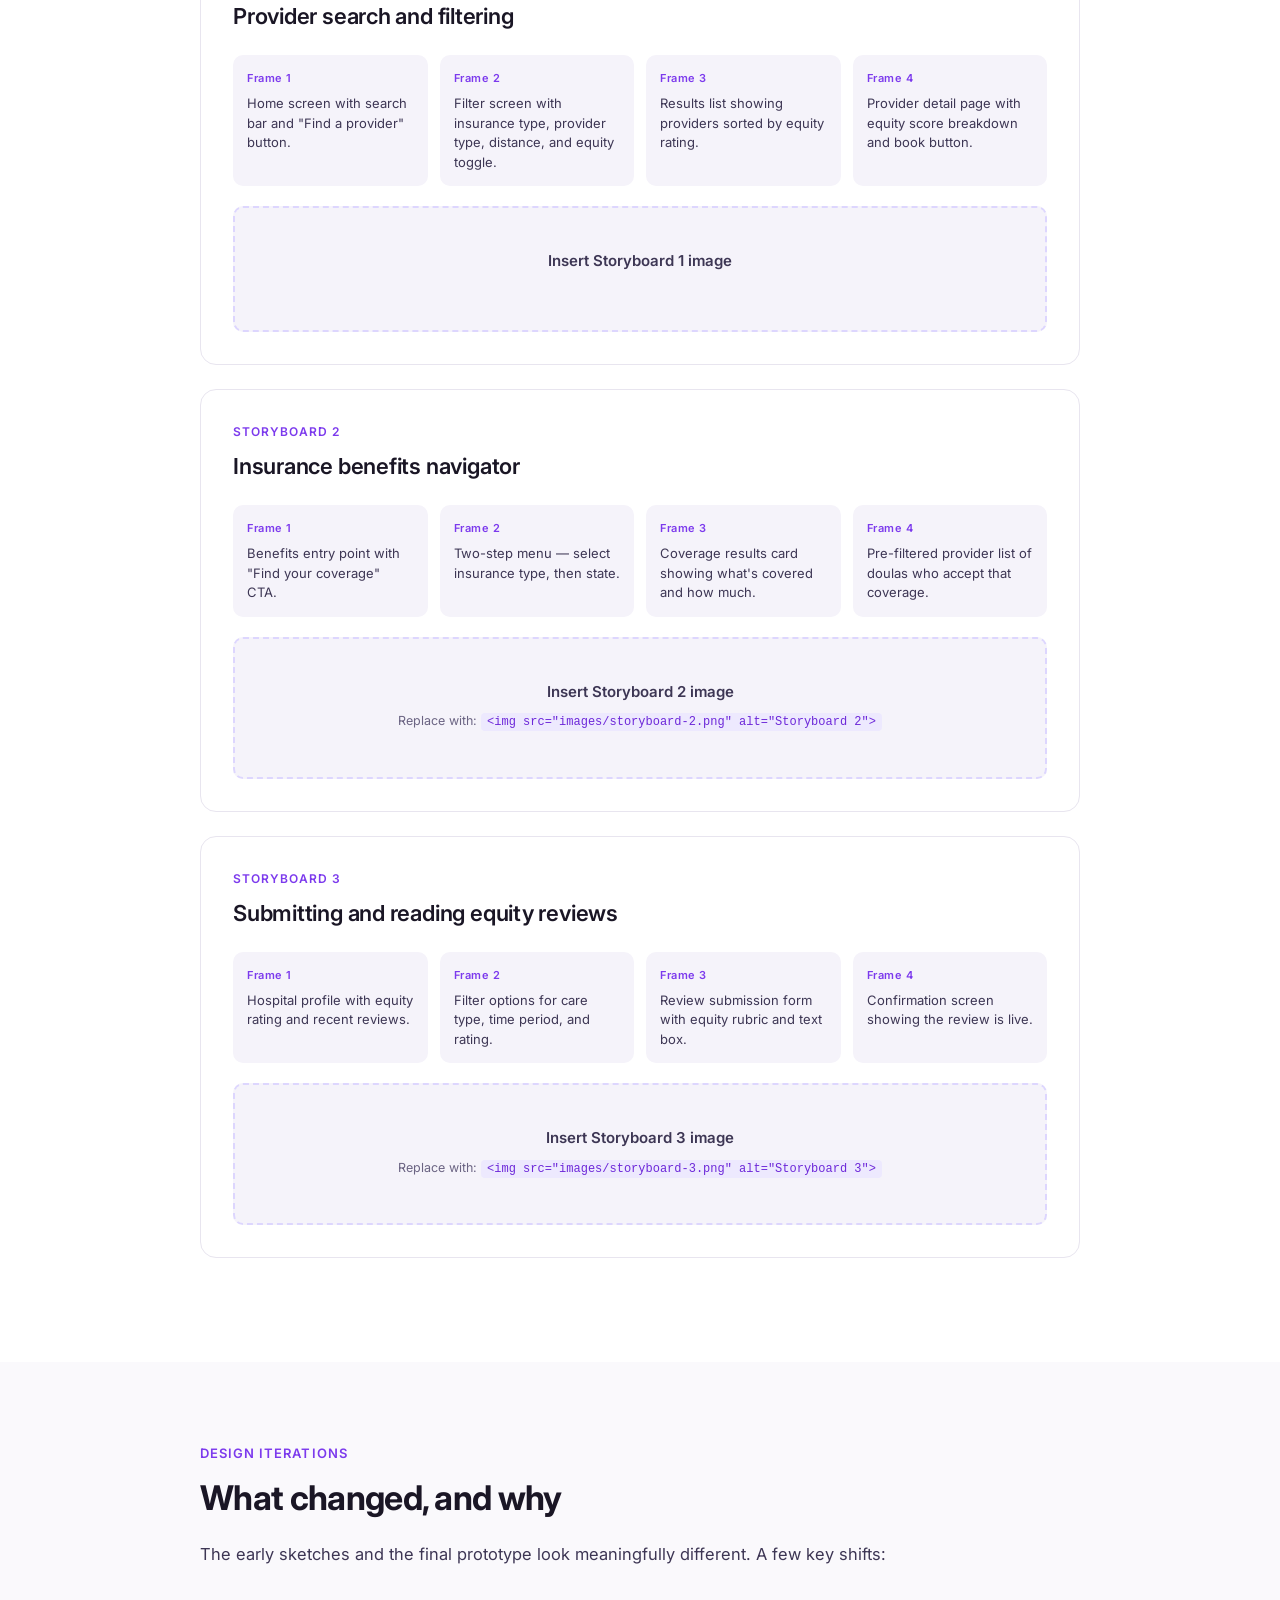
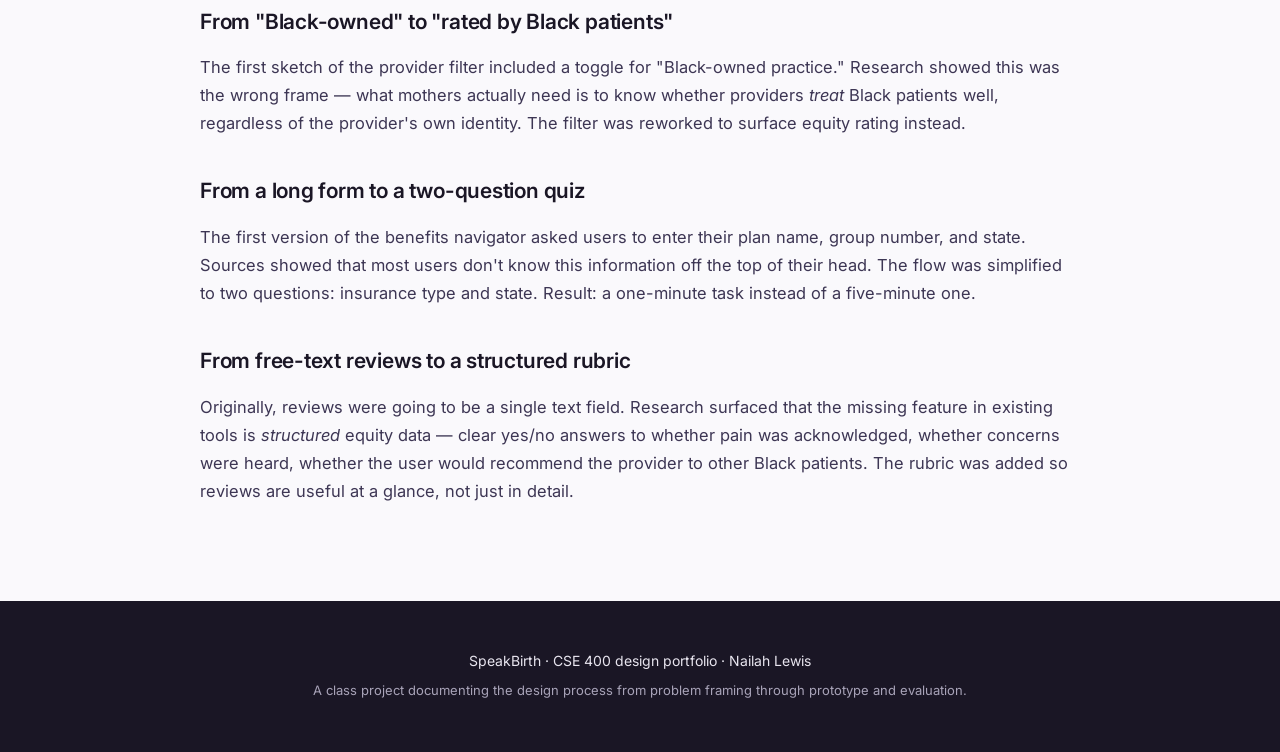
==== commit f881163f: "Update design-process.html footer" ====
--- a/design-process.html
+++ b/design-process.html
@@ -320,7 +320,7 @@
 
   <footer class="footer">
     <div class="container">
-      <p>SpeakBirth · CSE 400 design portfolio · [Your Name] · [SU ID]</p>
+      <p>SpeakBirth · CSE 400 design portfolio · Nailah Lewis </p>
       <p class="footer-sub">A class project documenting the design process from problem framing through prototype and evaluation.</p>
     </div>
   </footer>
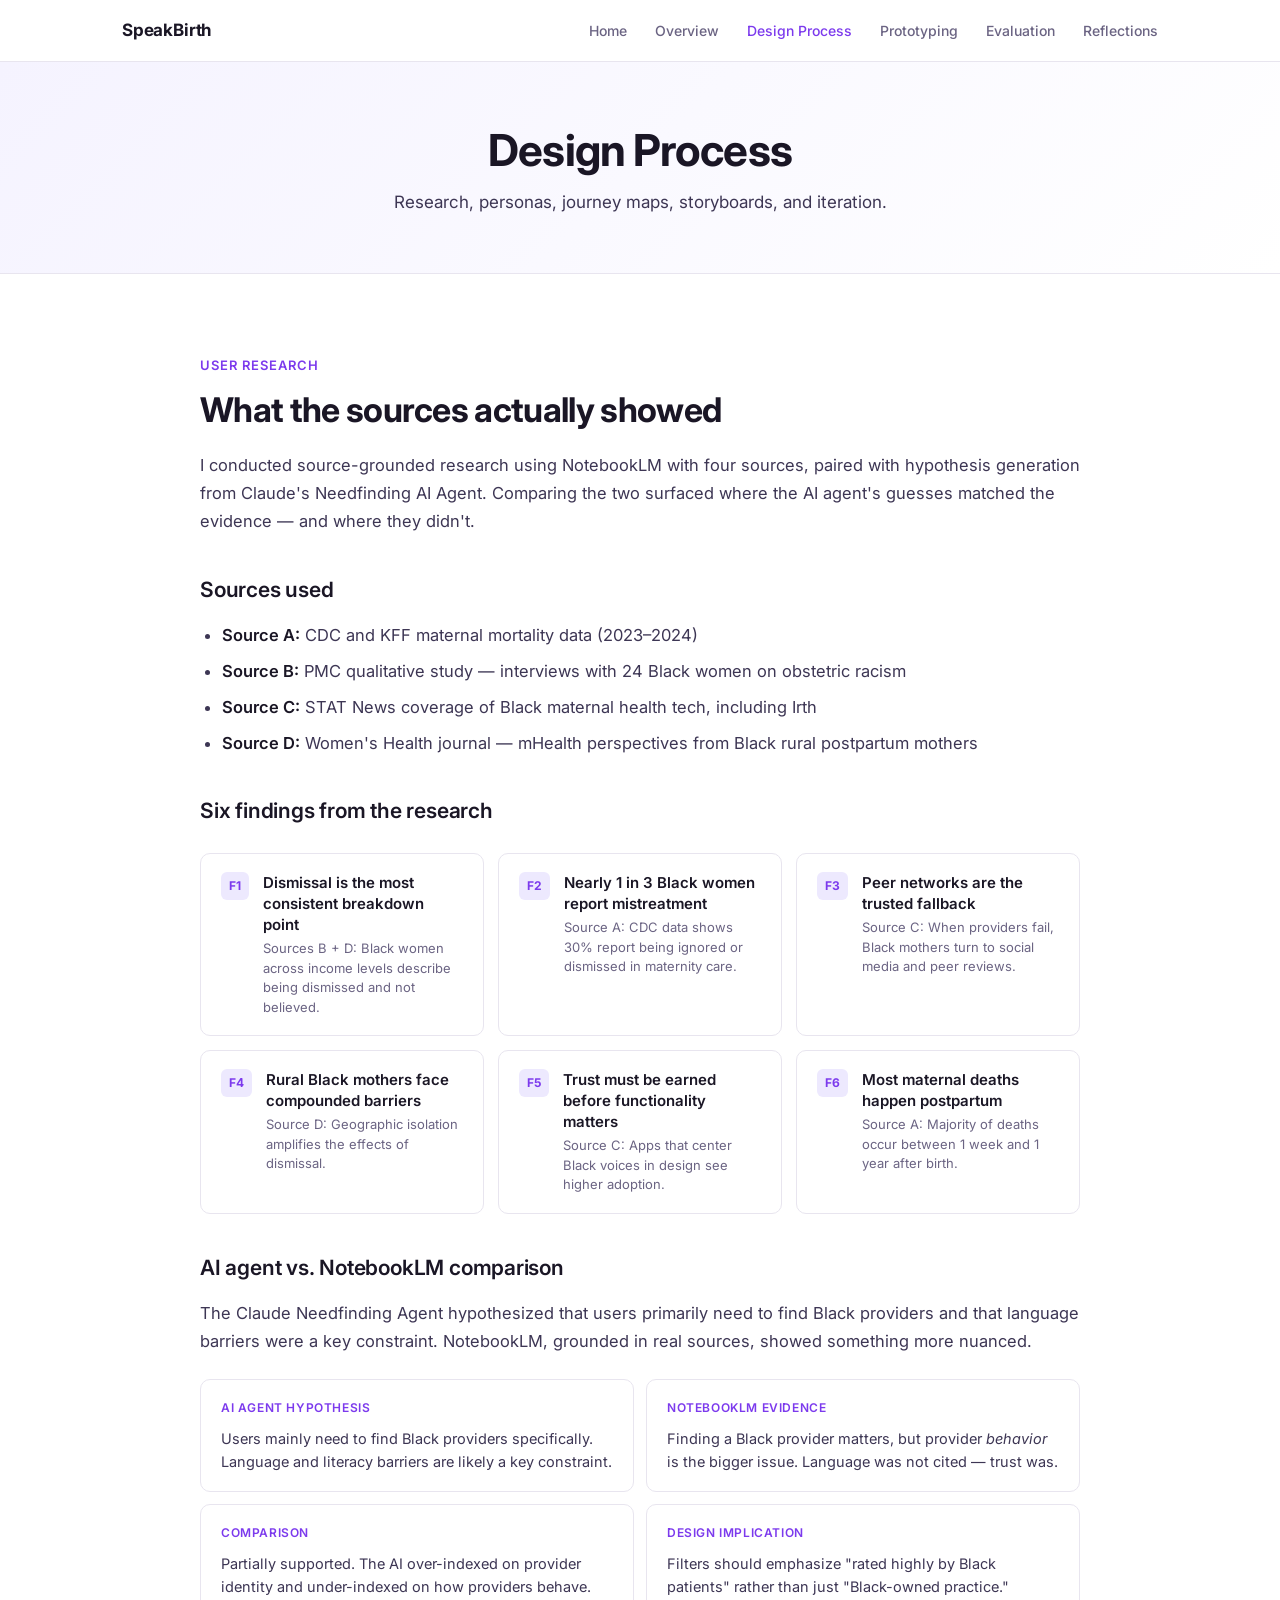
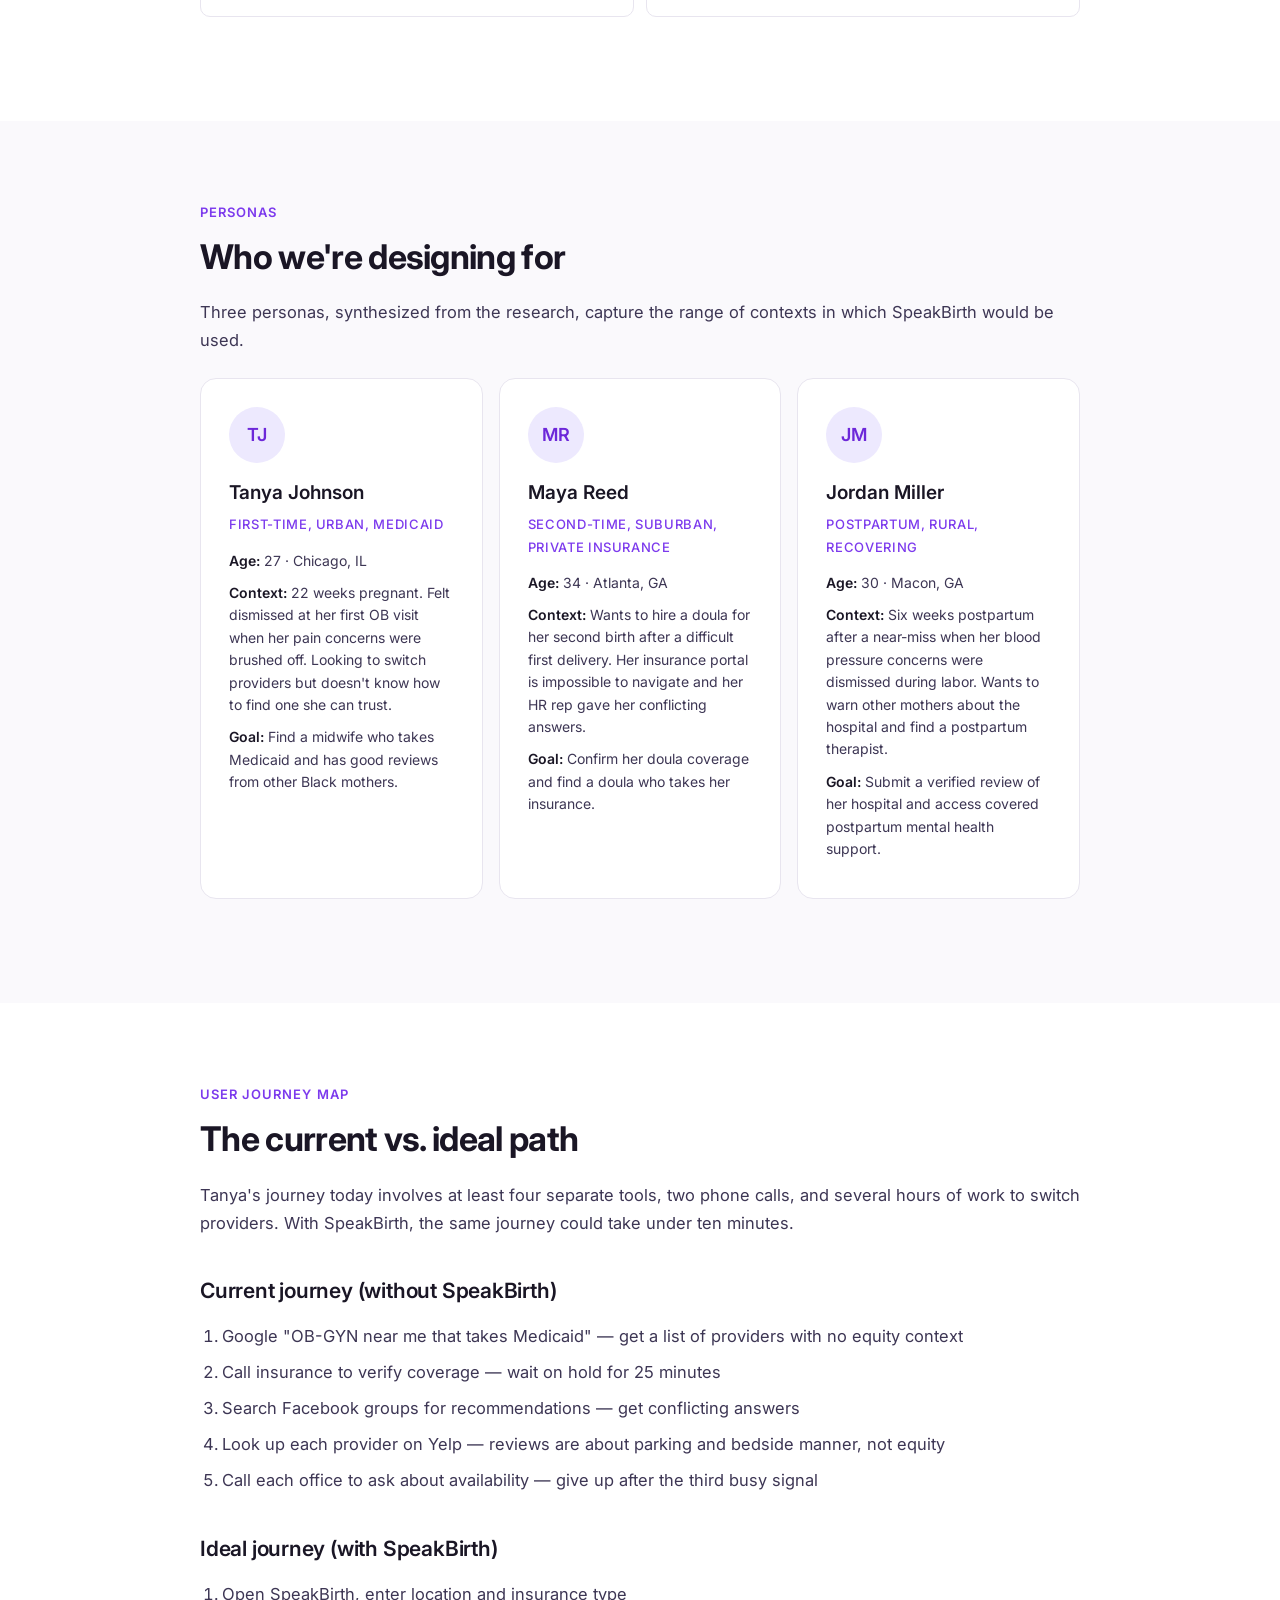
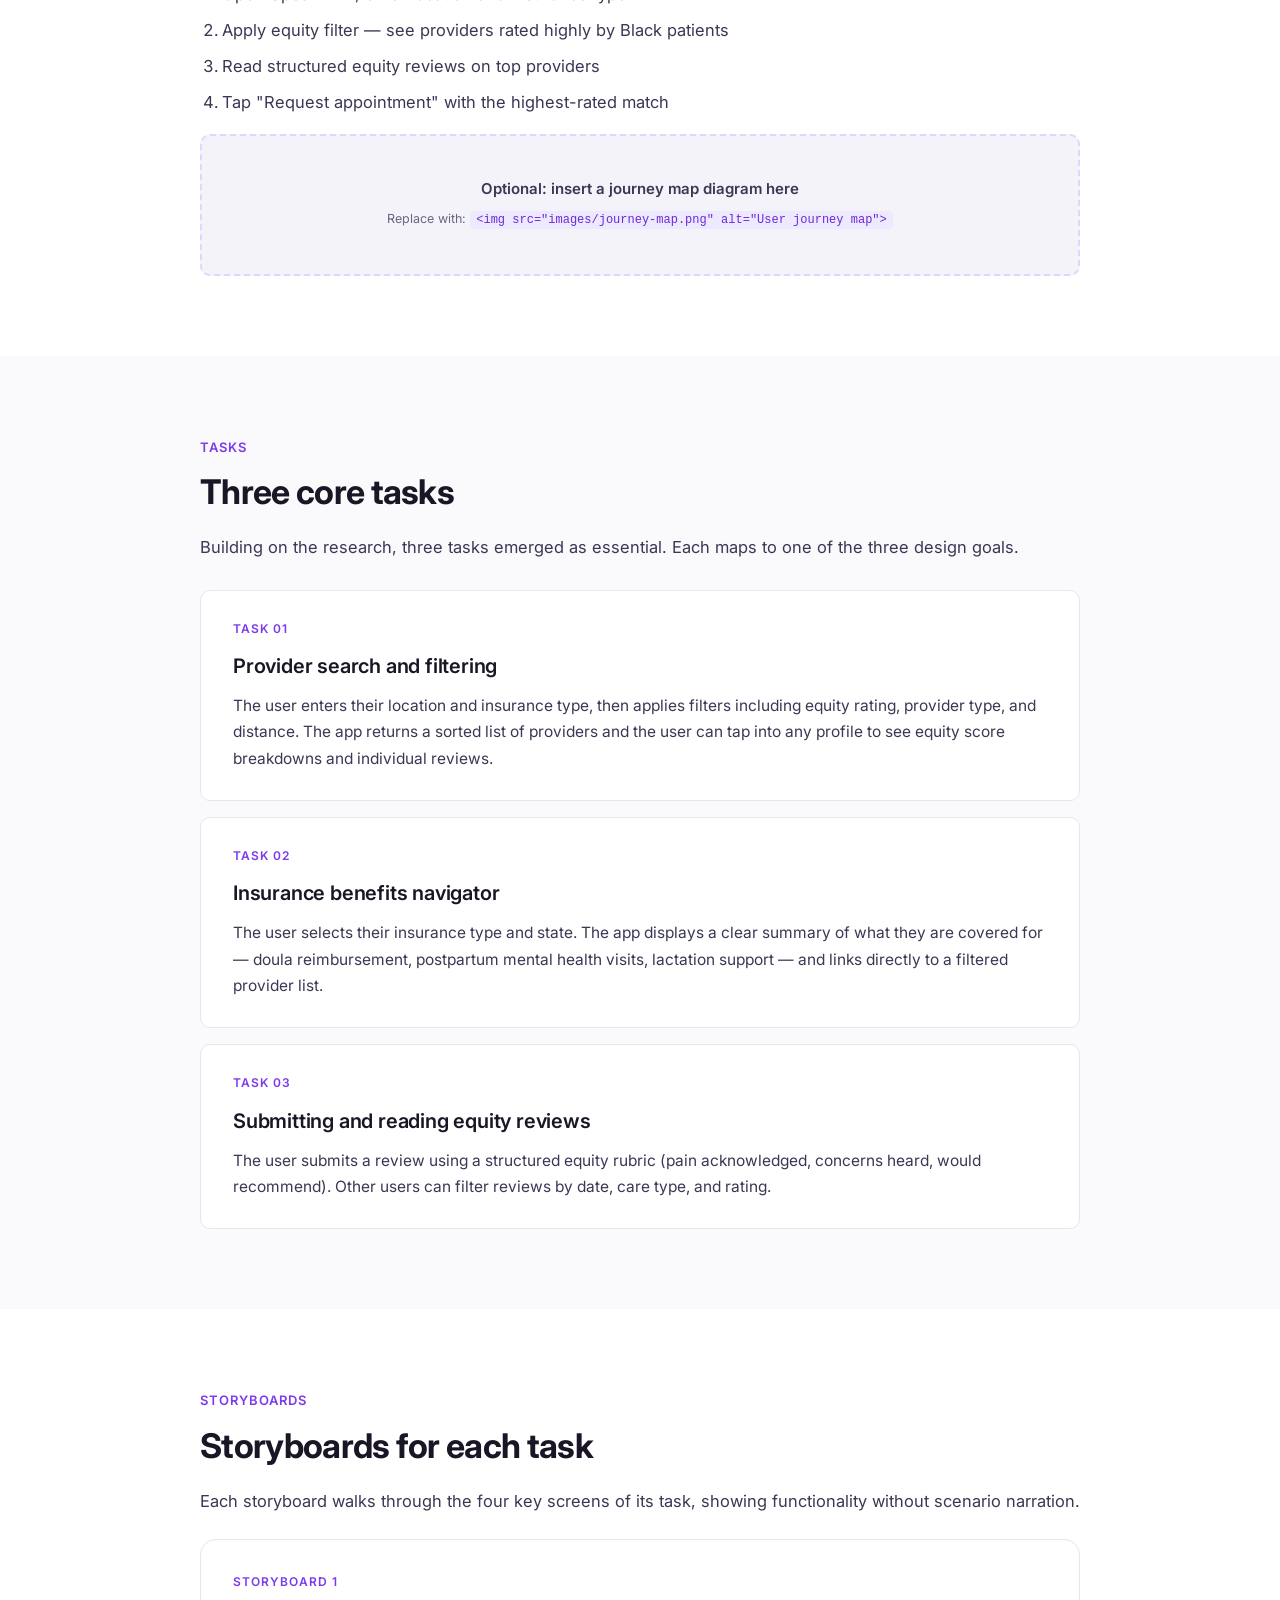
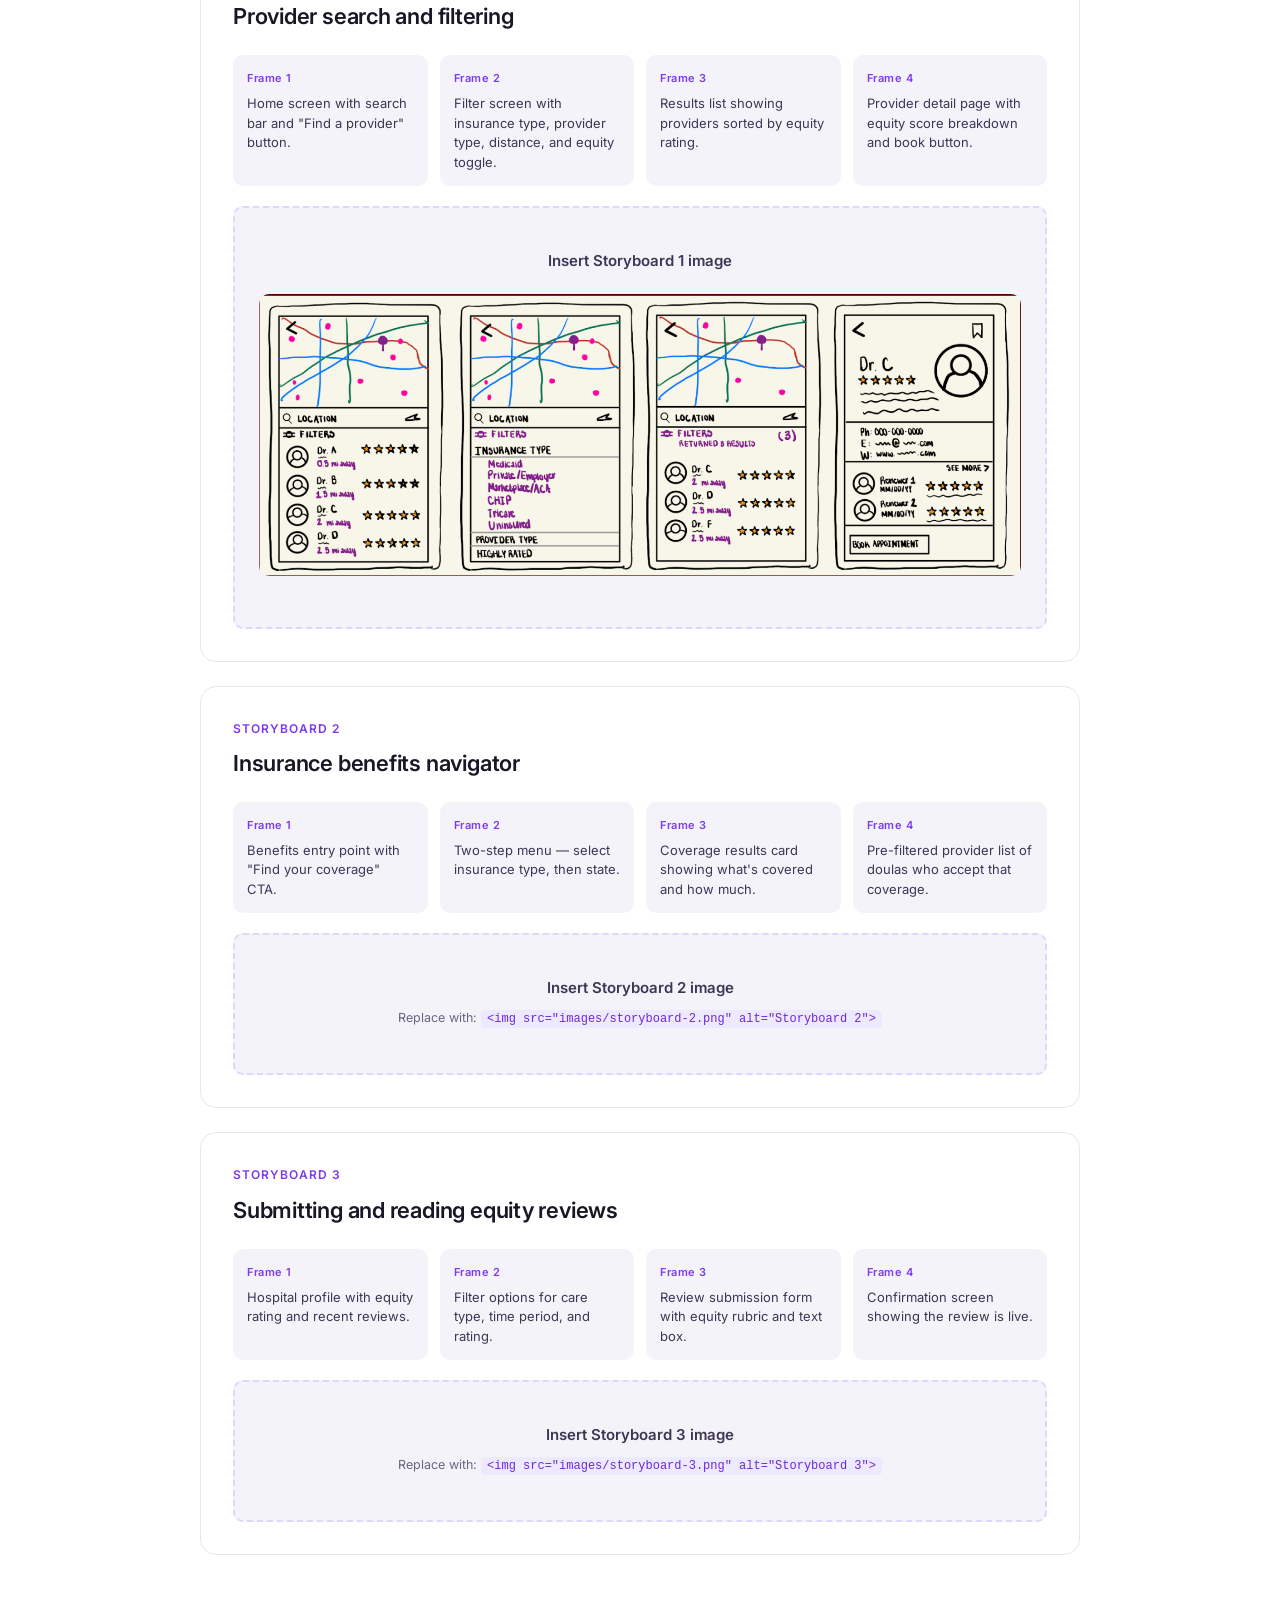
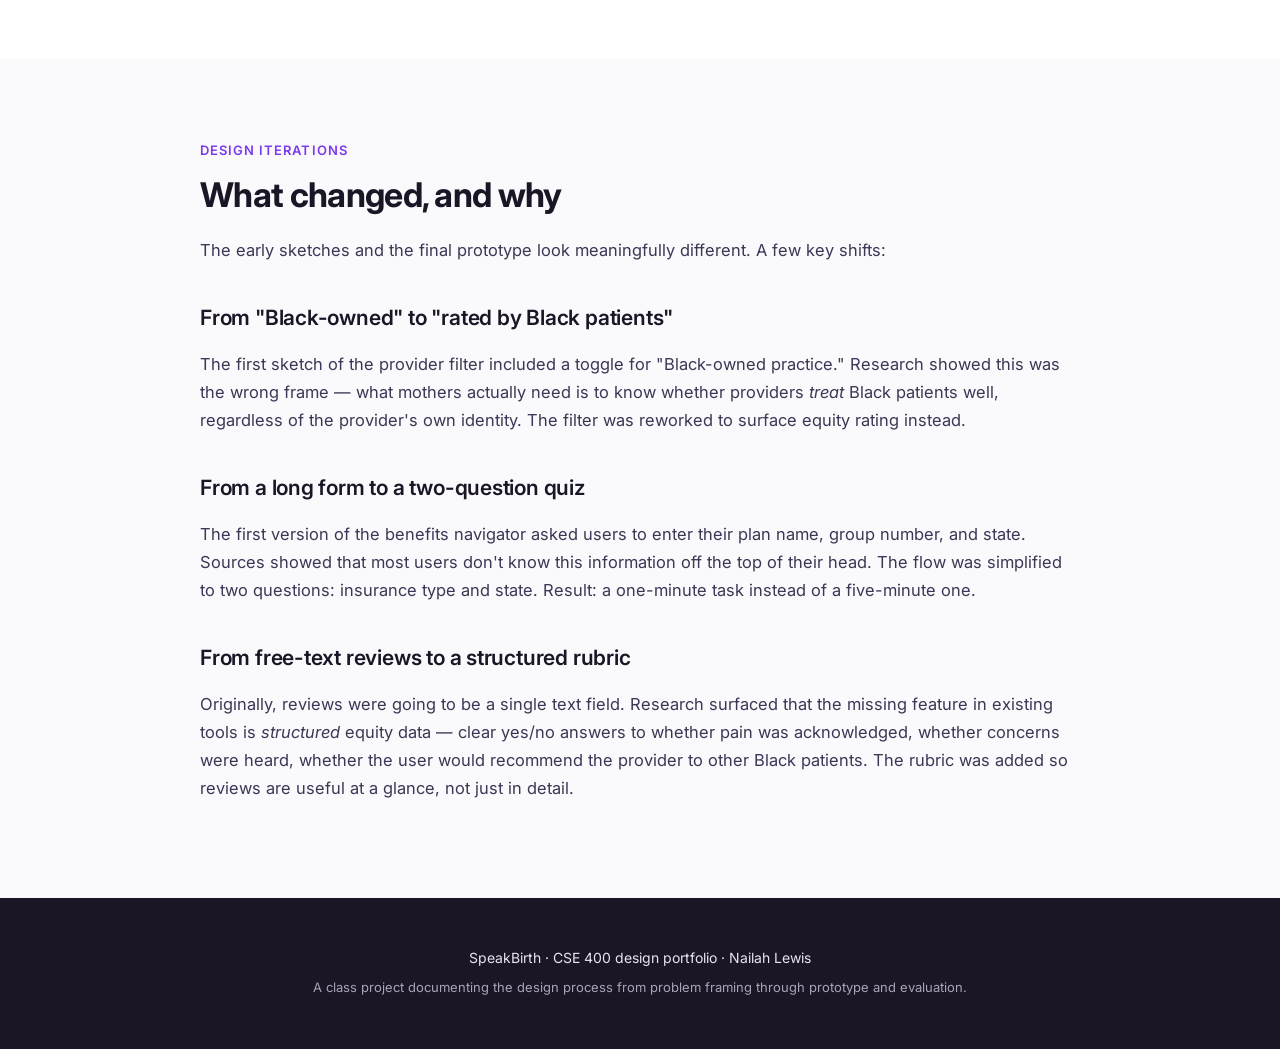
==== commit f56ce861: "Update design-process.html .." ====
--- a/design-process.html
+++ b/design-process.html
@@ -237,7 +237,7 @@
         </div>
         <div class="image-placeholder">
           <p>Insert Storyboard 1 image</p>
-          <p <img src="images/sb1v1.png" alt="Storyboard 1" style="width: 100%; border-radius: 10px; margin-top: 16px;"> </p>
+          <p> <img src="images/sb1v1.png" alt="Storyboard 1" style="width: 100%; border-radius: 10px; margin-top: 16px;"> </p>
         </div>
       </div>
 
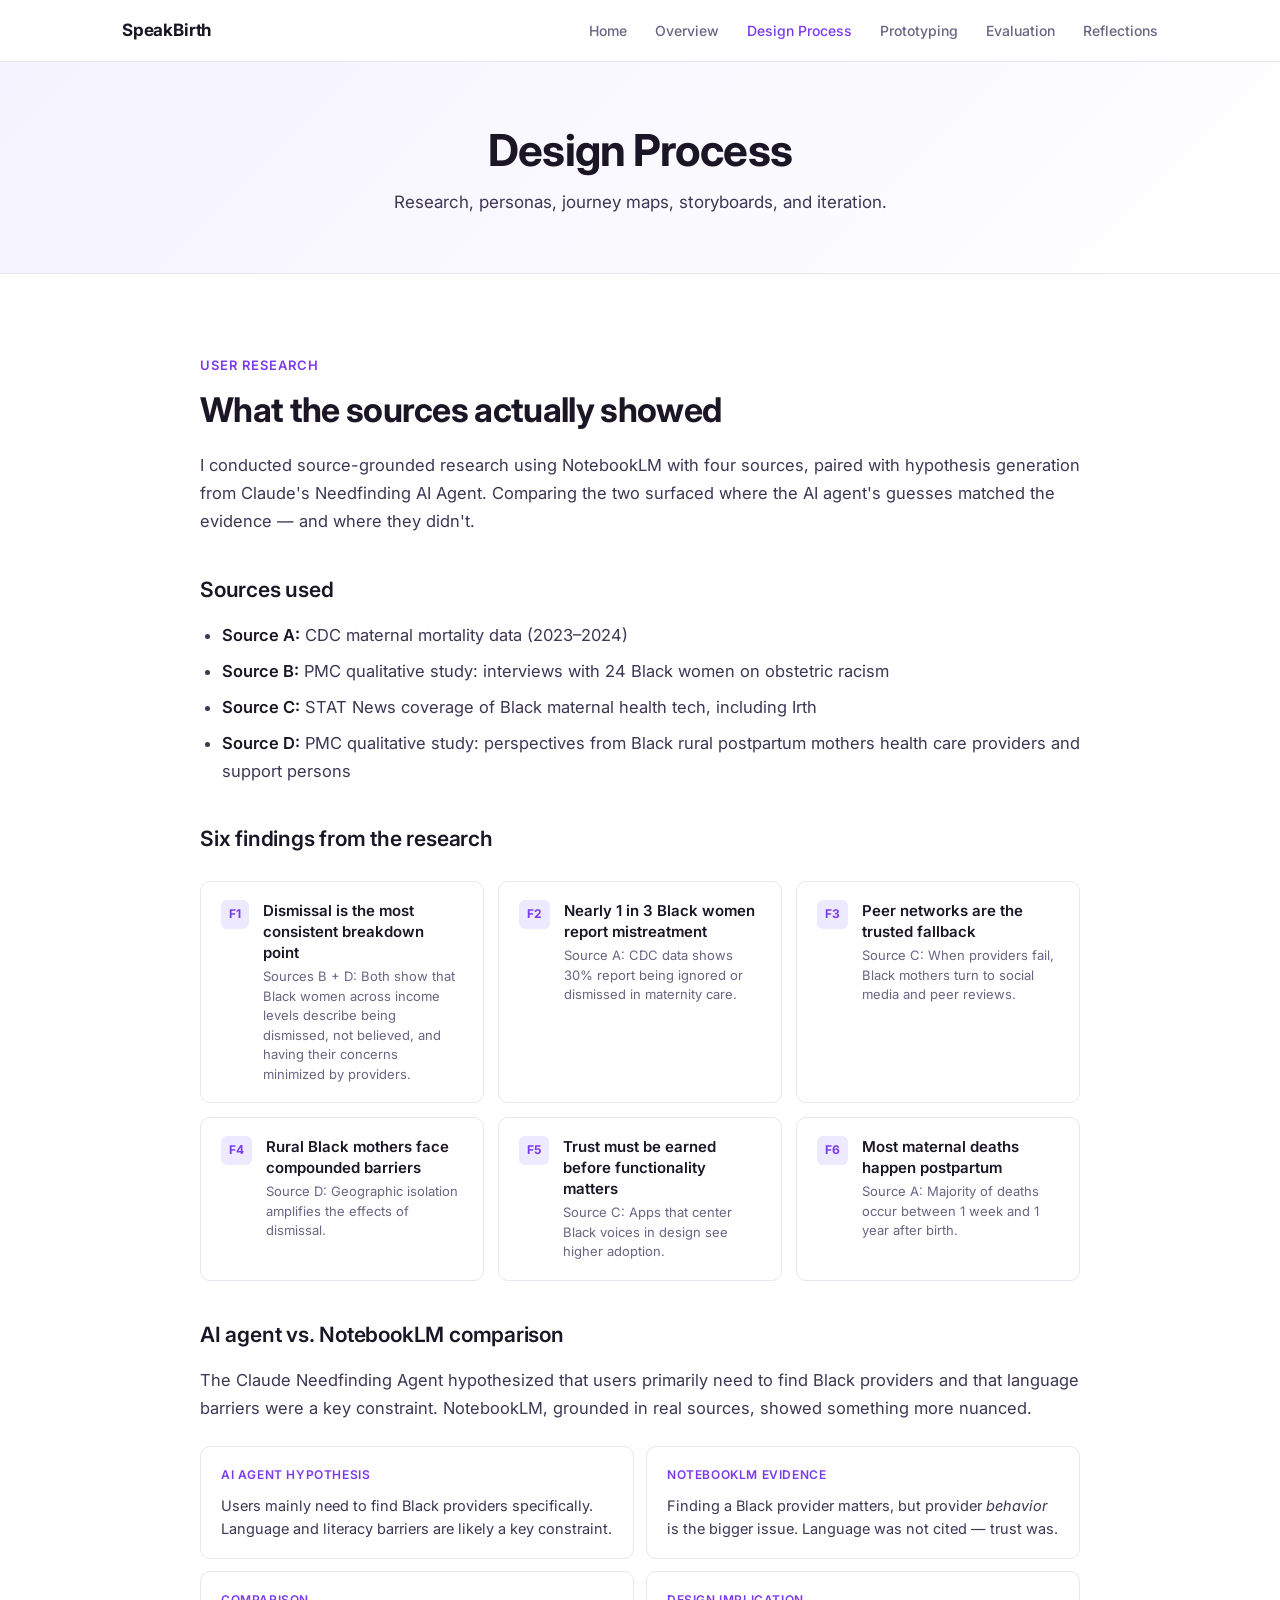
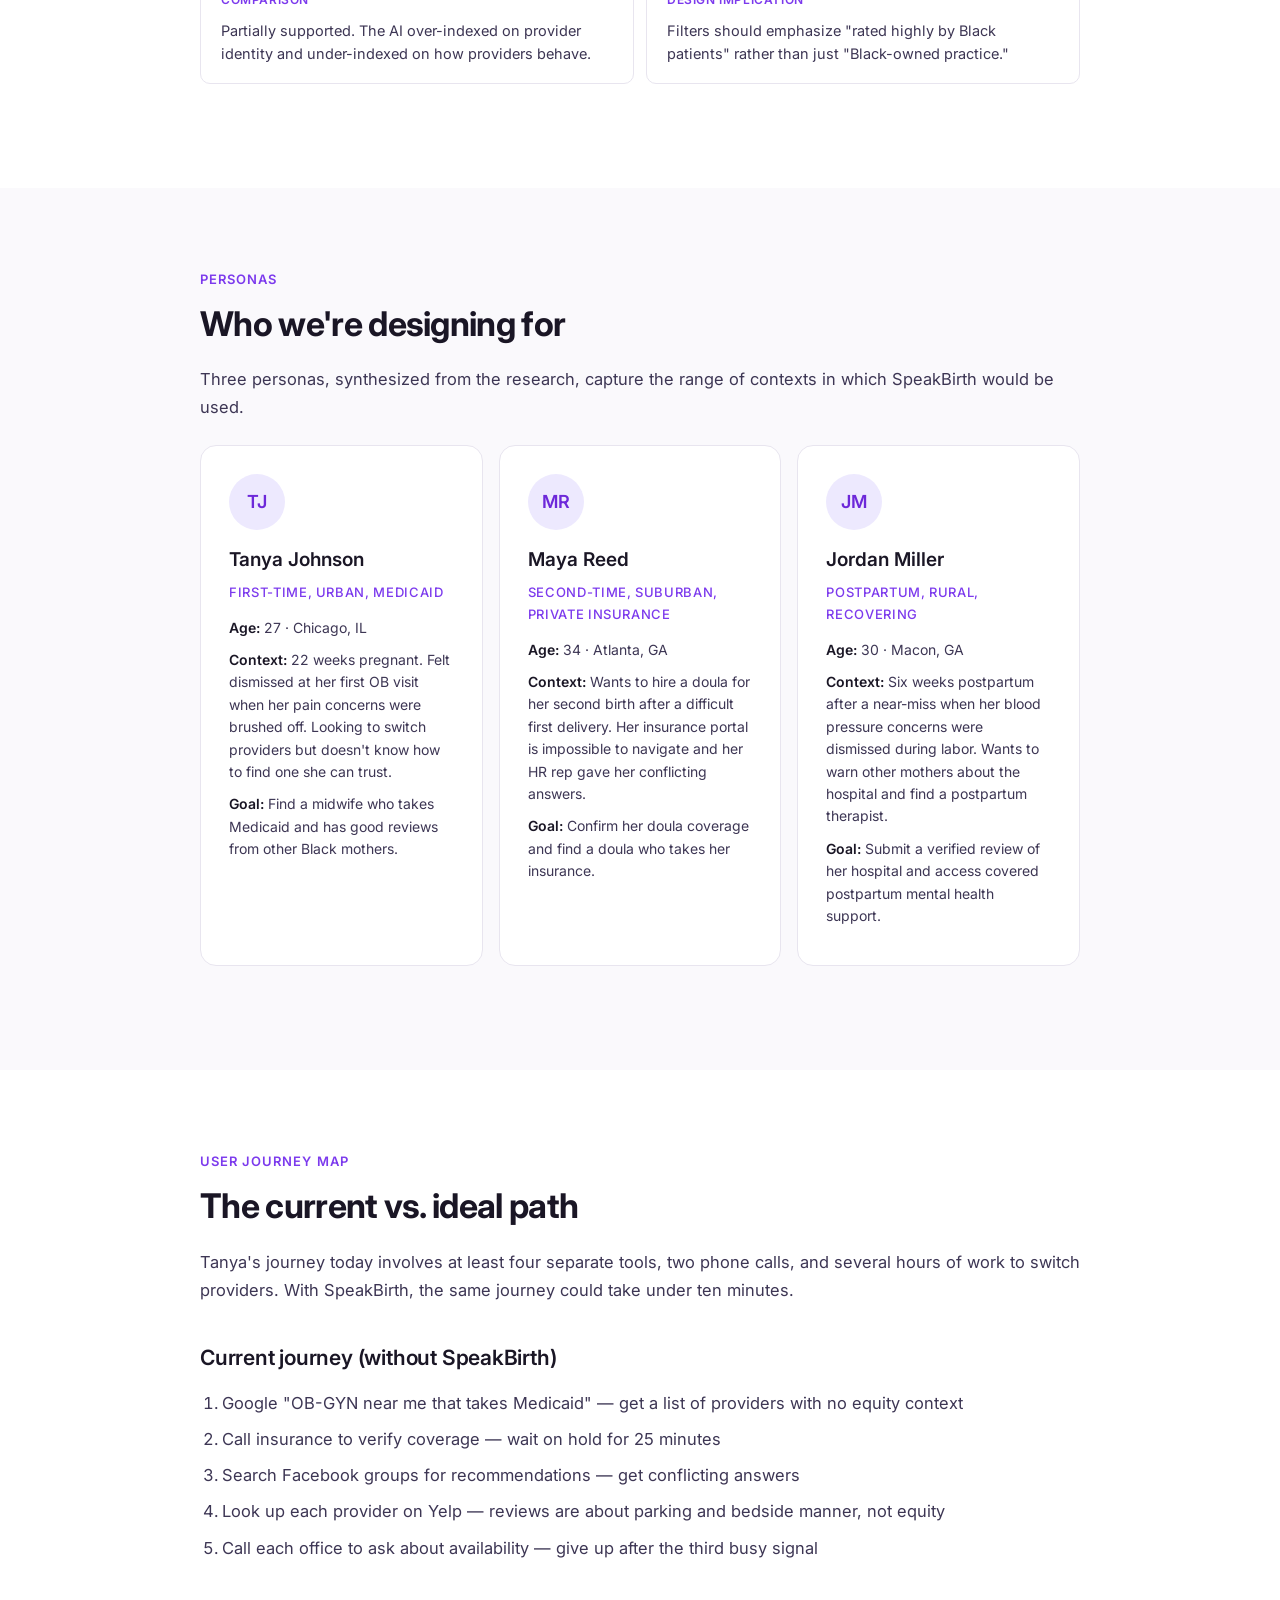
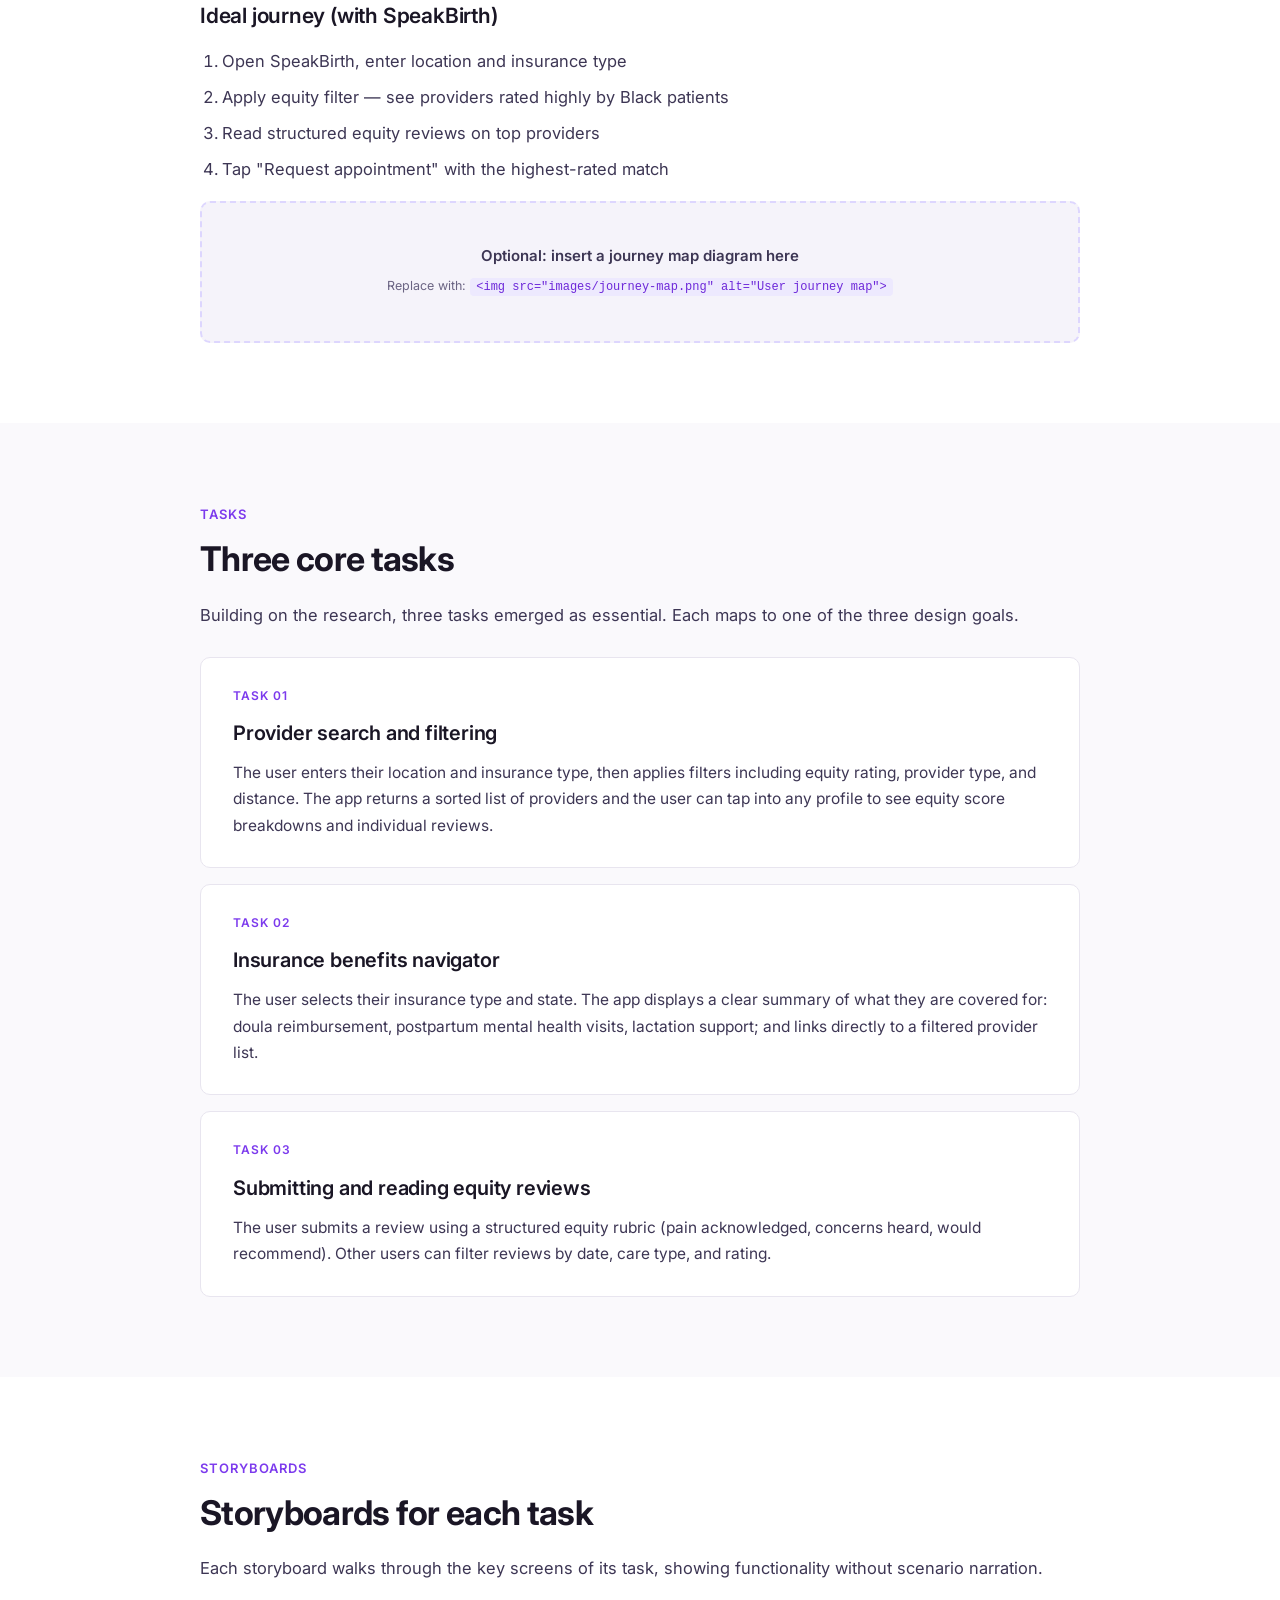
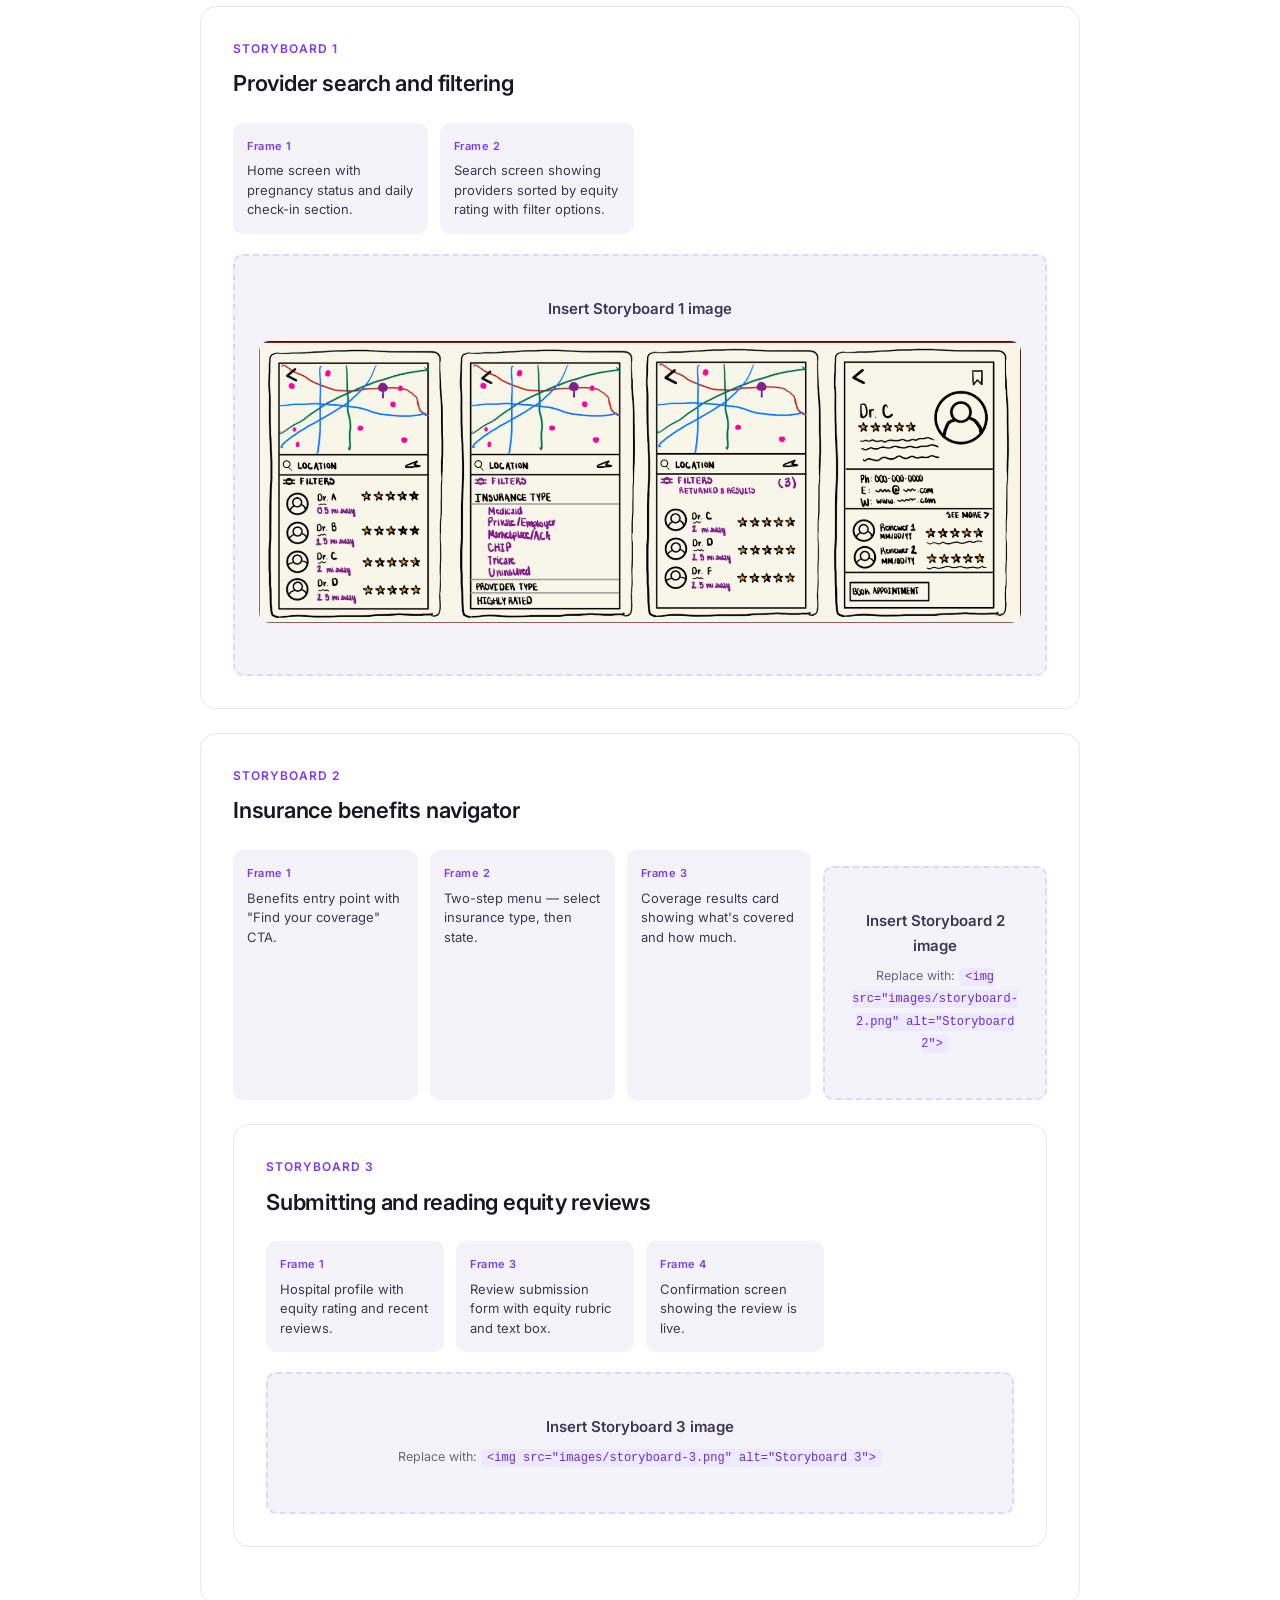
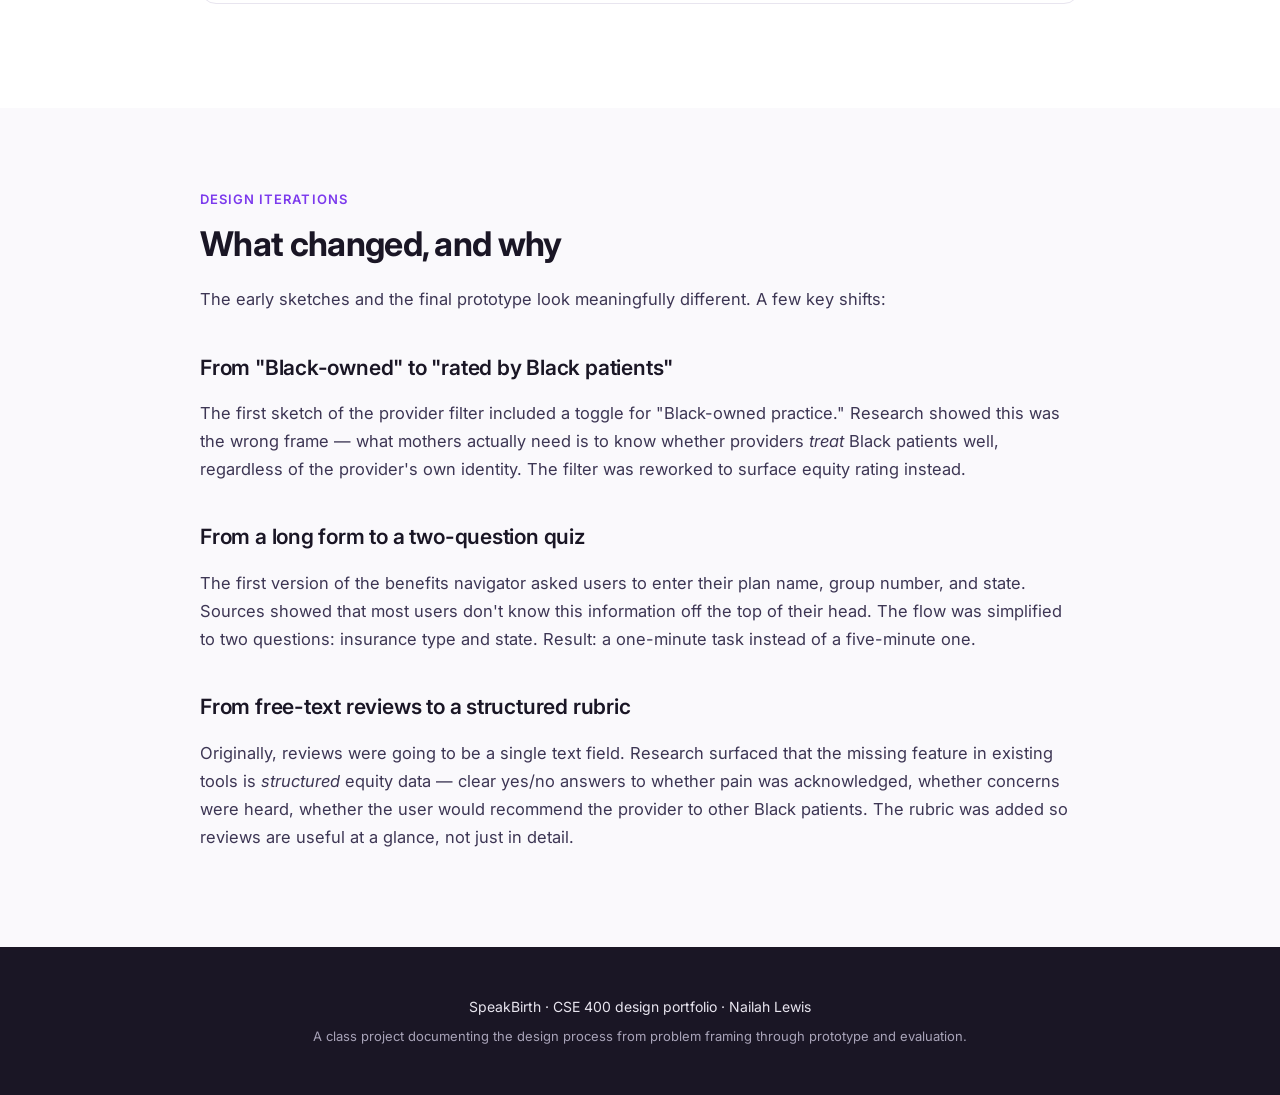
==== commit 3551dcac: "Update design-process.html ..." ====
--- a/design-process.html
+++ b/design-process.html
@@ -40,10 +40,10 @@
 
       <h3>Sources used</h3>
       <ul>
-        <li><strong>Source A:</strong> CDC and KFF maternal mortality data (2023–2024)</li>
-        <li><strong>Source B:</strong> PMC qualitative study — interviews with 24 Black women on obstetric racism</li>
+        <li><strong>Source A:</strong> CDC maternal mortality data (2023–2024)</li>
+        <li><strong>Source B:</strong> PMC qualitative study: interviews with 24 Black women on obstetric racism</li>
         <li><strong>Source C:</strong> STAT News coverage of Black maternal health tech, including Irth</li>
-        <li><strong>Source D:</strong> Women's Health journal — mHealth perspectives from Black rural postpartum mothers</li>
+        <li><strong>Source D:</strong> PMC qualitative study: perspectives from Black rural postpartum mothers health care providers and support persons</li>
       </ul>
 
       <h3>Six findings from the research</h3>
@@ -52,7 +52,7 @@
           <div class="finding-num">F1</div>
           <div class="finding-content">
             <div class="finding-title">Dismissal is the most consistent breakdown point</div>
-            <div class="finding-source">Sources B + D: Black women across income levels describe being dismissed and not believed.</div>
+            <div class="finding-source">Sources B + D: Both show that Black women across income levels describe being dismissed, not believed, and having their concerns minimized by providers.</div>
           </div>
         </div>
         <div class="finding">
@@ -195,7 +195,7 @@
         <div class="task">
           <div class="task-num">Task 02</div>
           <h3>Insurance benefits navigator</h3>
-          <p>The user selects their insurance type and state. The app displays a clear summary of what they are covered for — doula reimbursement, postpartum mental health visits, lactation support — and links directly to a filtered provider list.</p>
+          <p>The user selects their insurance type and state. The app displays a clear summary of what they are covered for: doula reimbursement, postpartum mental health visits, lactation support; and links directly to a filtered provider list.</p>
         </div>
         <div class="task">
           <div class="task-num">Task 03</div>
@@ -210,7 +210,7 @@
     <div class="container">
       <div class="section-label">Storyboards</div>
       <h2>Storyboards for each task</h2>
-      <p>Each storyboard walks through the four key screens of its task, showing functionality without scenario narration.</p>
+      <p>Each storyboard walks through the key screens of its task, showing functionality without scenario narration.</p>
 
       <div class="storyboard-card">
         <div class="storyboard-header">
@@ -220,19 +220,11 @@
         <div class="storyboard-frames">
           <div class="frame">
             <div class="frame-label">Frame 1</div>
-            <div class="frame-text">Home screen with search bar and "Find a provider" button.</div>
+            <div class="frame-text">Home screen with pregnancy status and daily check-in section.</div>
           </div>
           <div class="frame">
             <div class="frame-label">Frame 2</div>
-            <div class="frame-text">Filter screen with insurance type, provider type, distance, and equity toggle.</div>
-          </div>
-          <div class="frame">
-            <div class="frame-label">Frame 3</div>
-            <div class="frame-text">Results list showing providers sorted by equity rating.</div>
-          </div>
-          <div class="frame">
-            <div class="frame-label">Frame 4</div>
-            <div class="frame-text">Provider detail page with equity score breakdown and book button.</div>
+            <div class="frame-text">Search screen showing providers sorted by equity rating with filter options.</div>
           </div>
         </div>
         <div class="image-placeholder">
@@ -259,11 +251,6 @@
             <div class="frame-label">Frame 3</div>
             <div class="frame-text">Coverage results card showing what's covered and how much.</div>
           </div>
-          <div class="frame">
-            <div class="frame-label">Frame 4</div>
-            <div class="frame-text">Pre-filtered provider list of doulas who accept that coverage.</div>
-          </div>
-        </div>
         <div class="image-placeholder">
           <p>Insert Storyboard 2 image</p>
           <p class="placeholder-sub">Replace with: <code>&lt;img src="images/storyboard-2.png" alt="Storyboard 2"&gt;</code></p>
@@ -281,10 +268,6 @@
             <div class="frame-text">Hospital profile with equity rating and recent reviews.</div>
           </div>
           <div class="frame">
-            <div class="frame-label">Frame 2</div>
-            <div class="frame-text">Filter options for care type, time period, and rating.</div>
-          </div>
-          <div class="frame">
             <div class="frame-label">Frame 3</div>
             <div class="frame-text">Review submission form with equity rubric and text box.</div>
           </div>
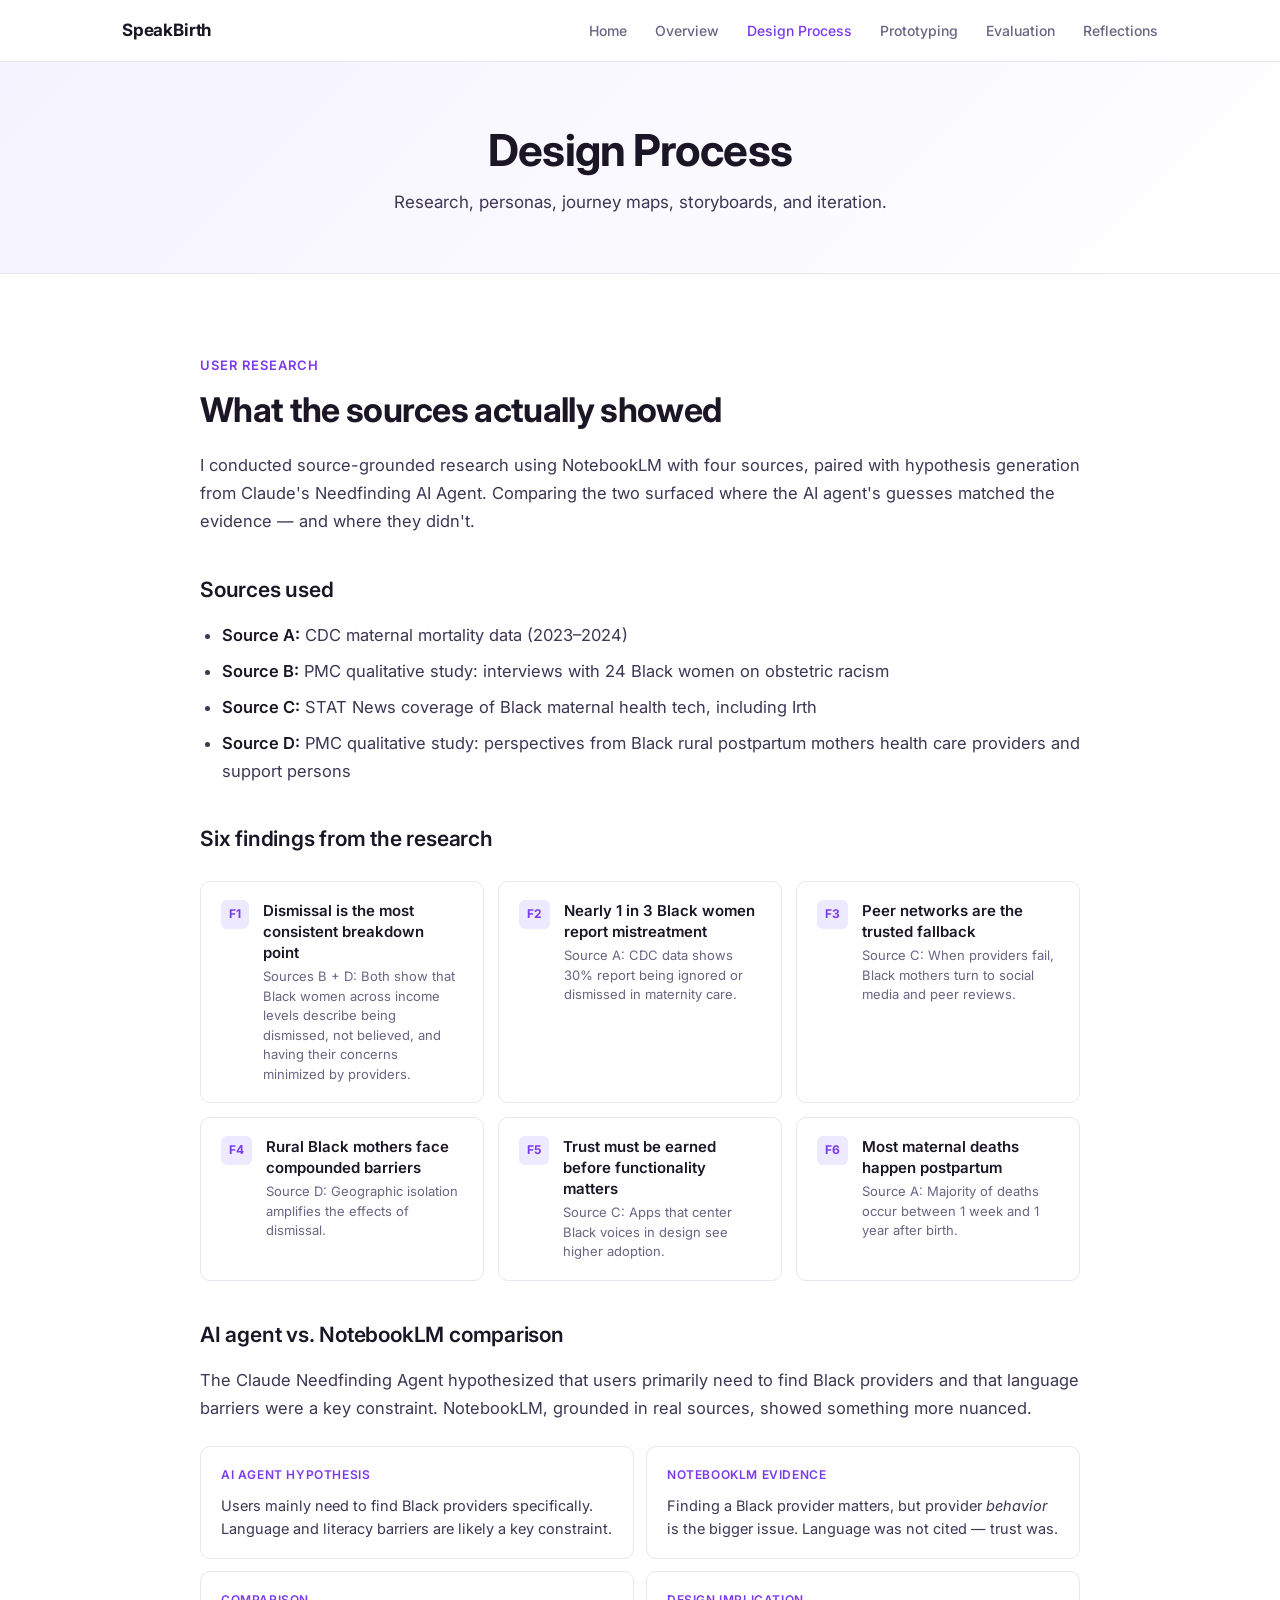
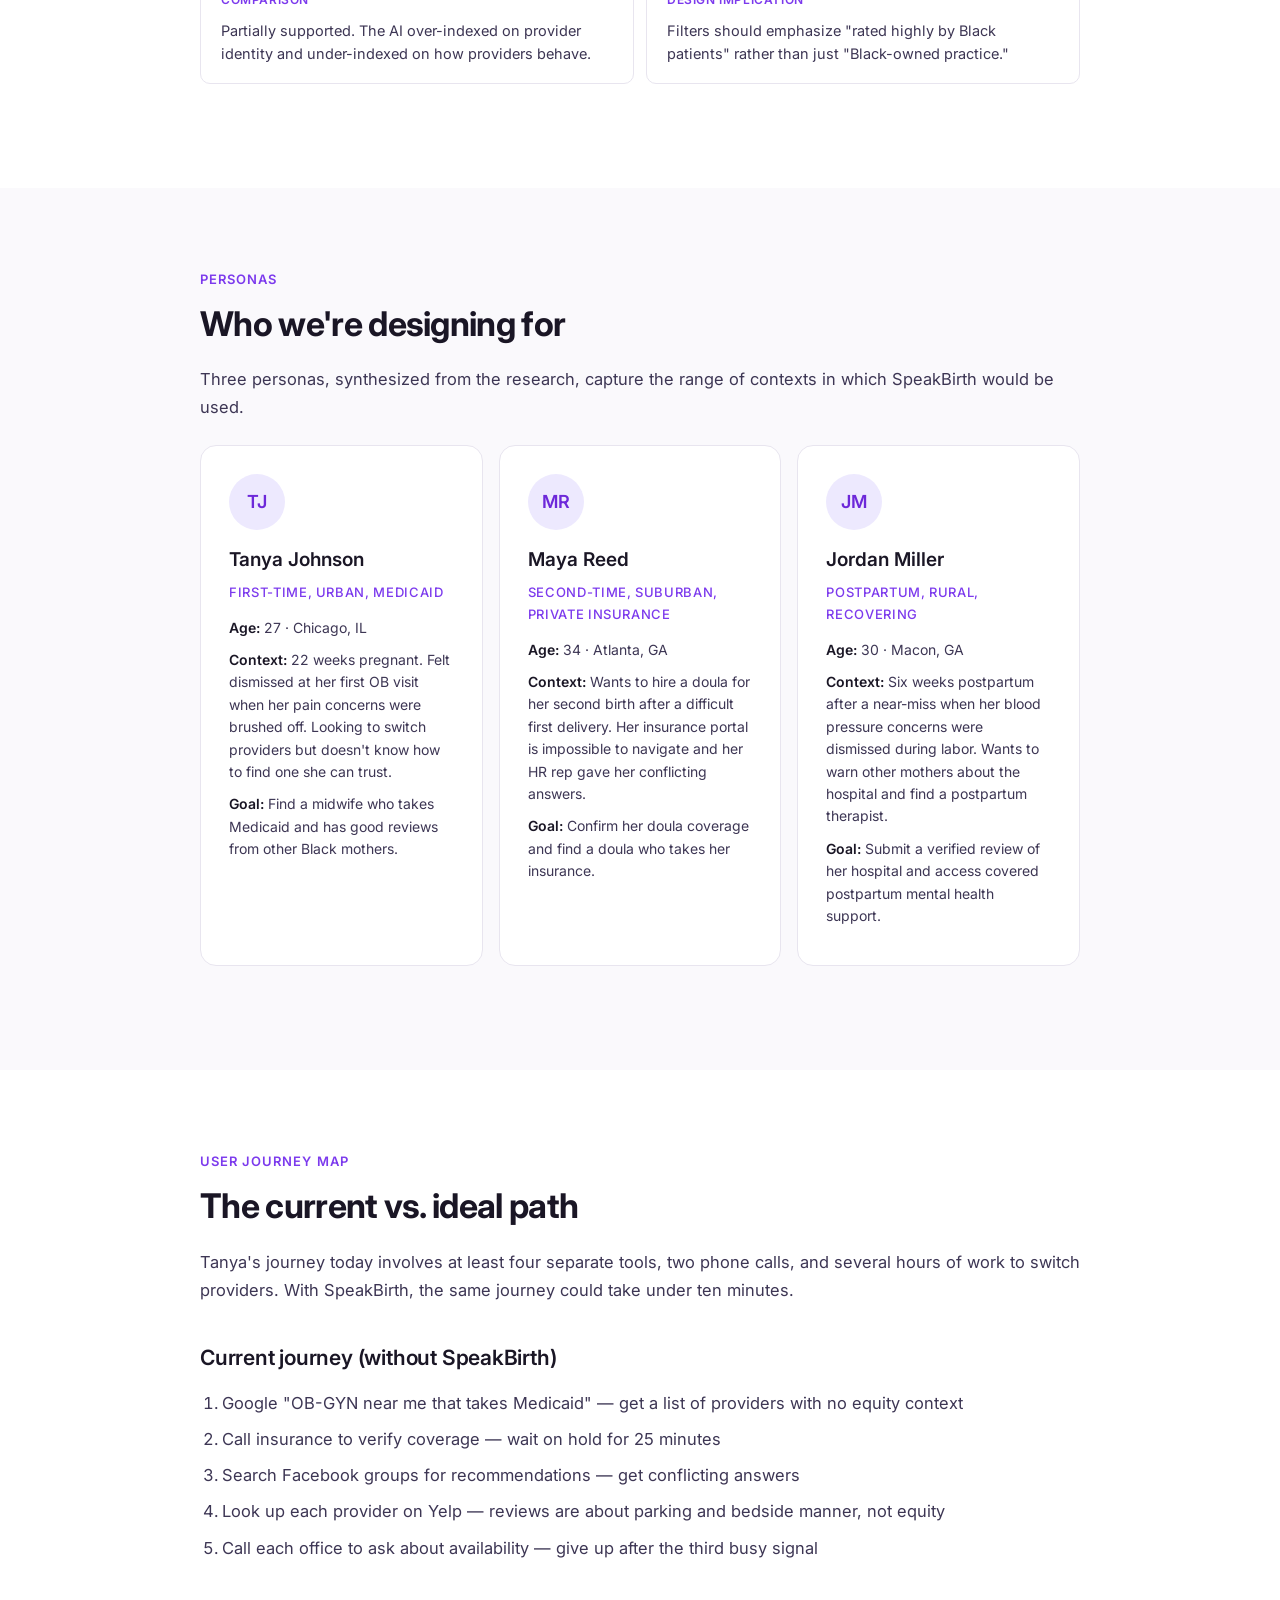
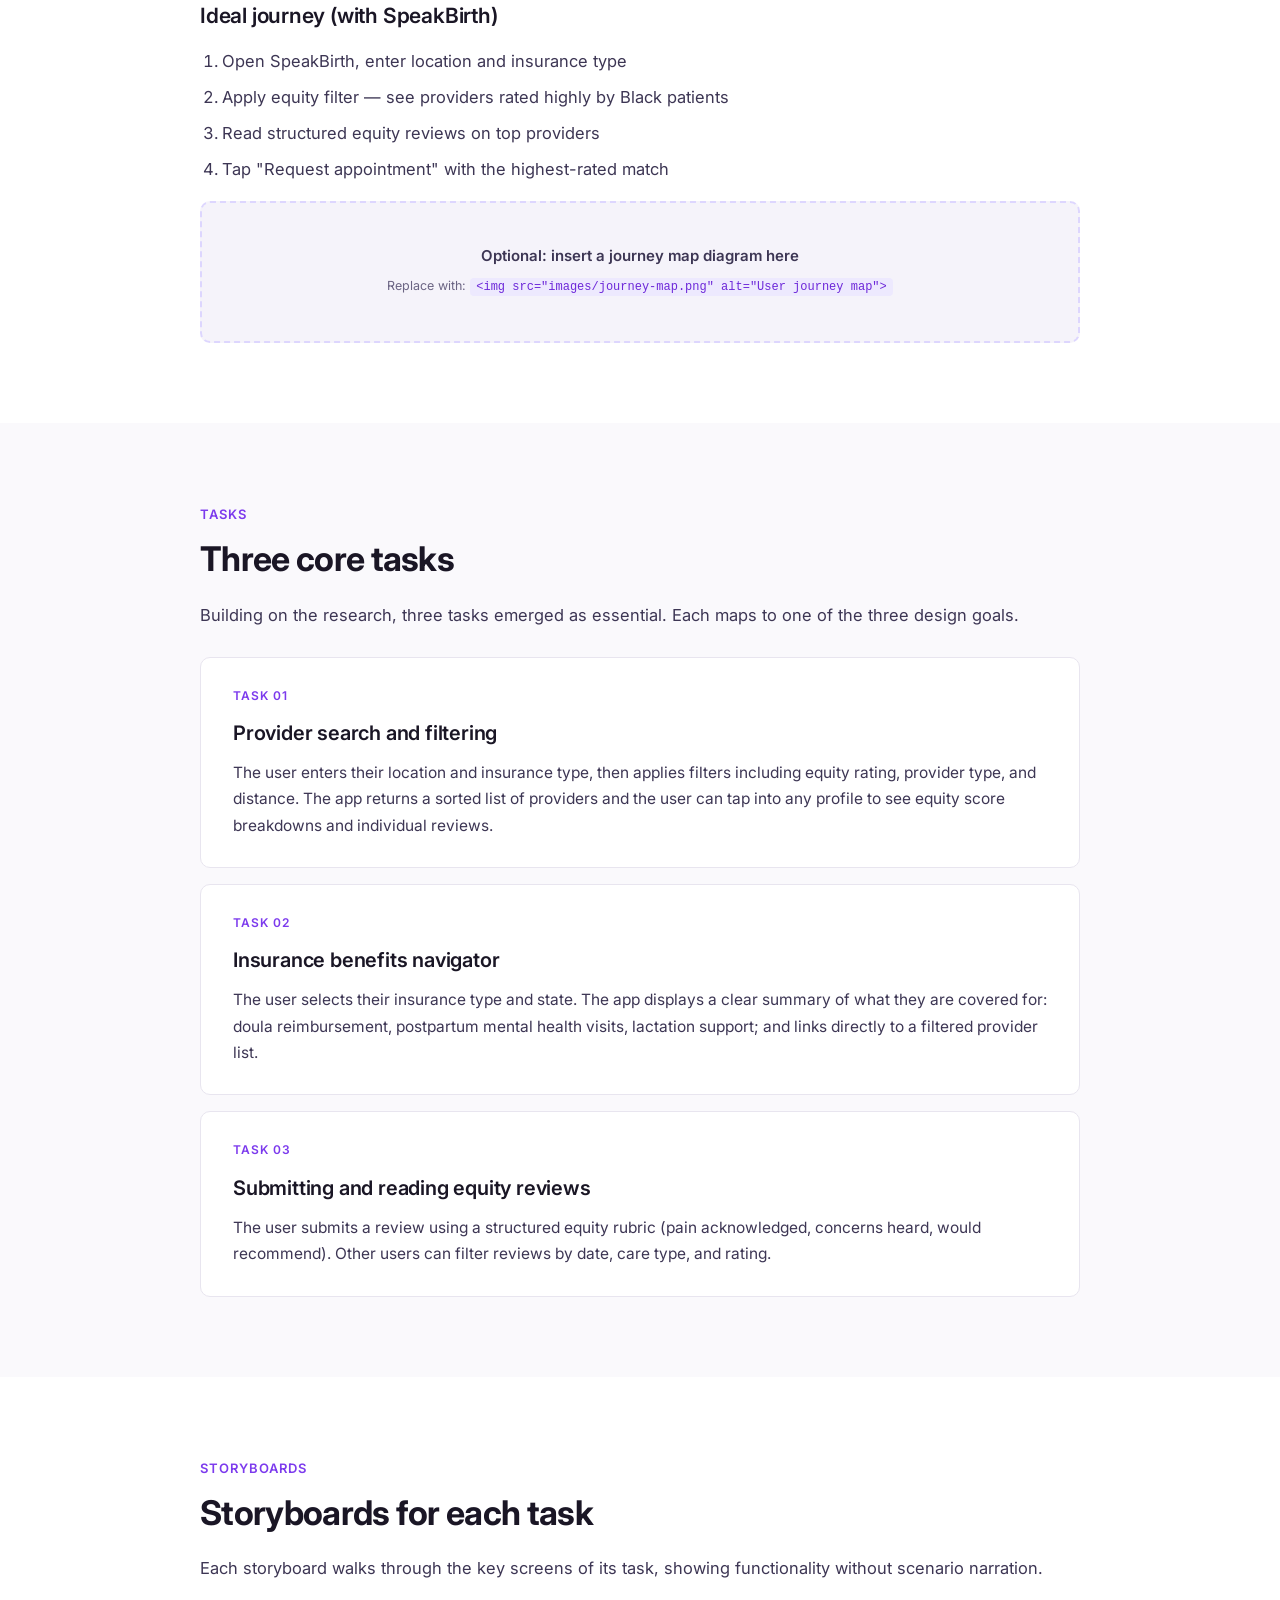
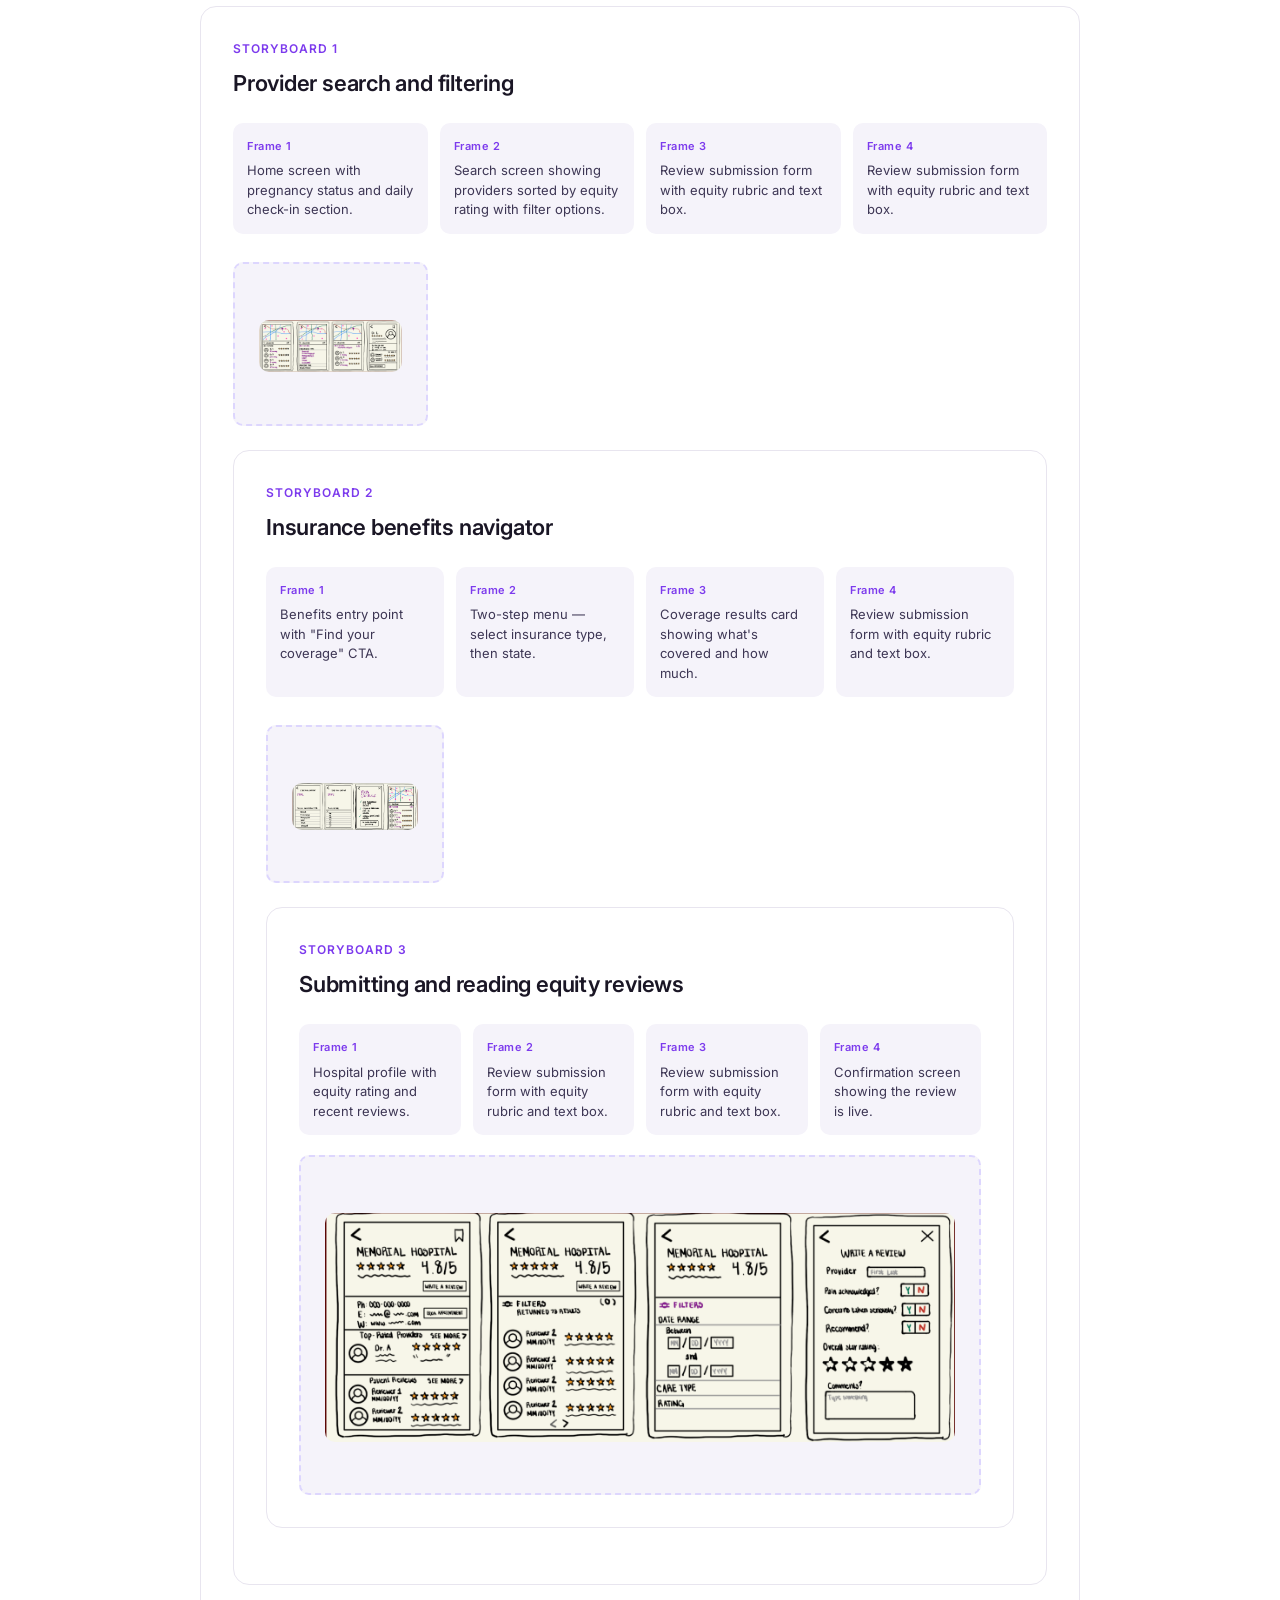
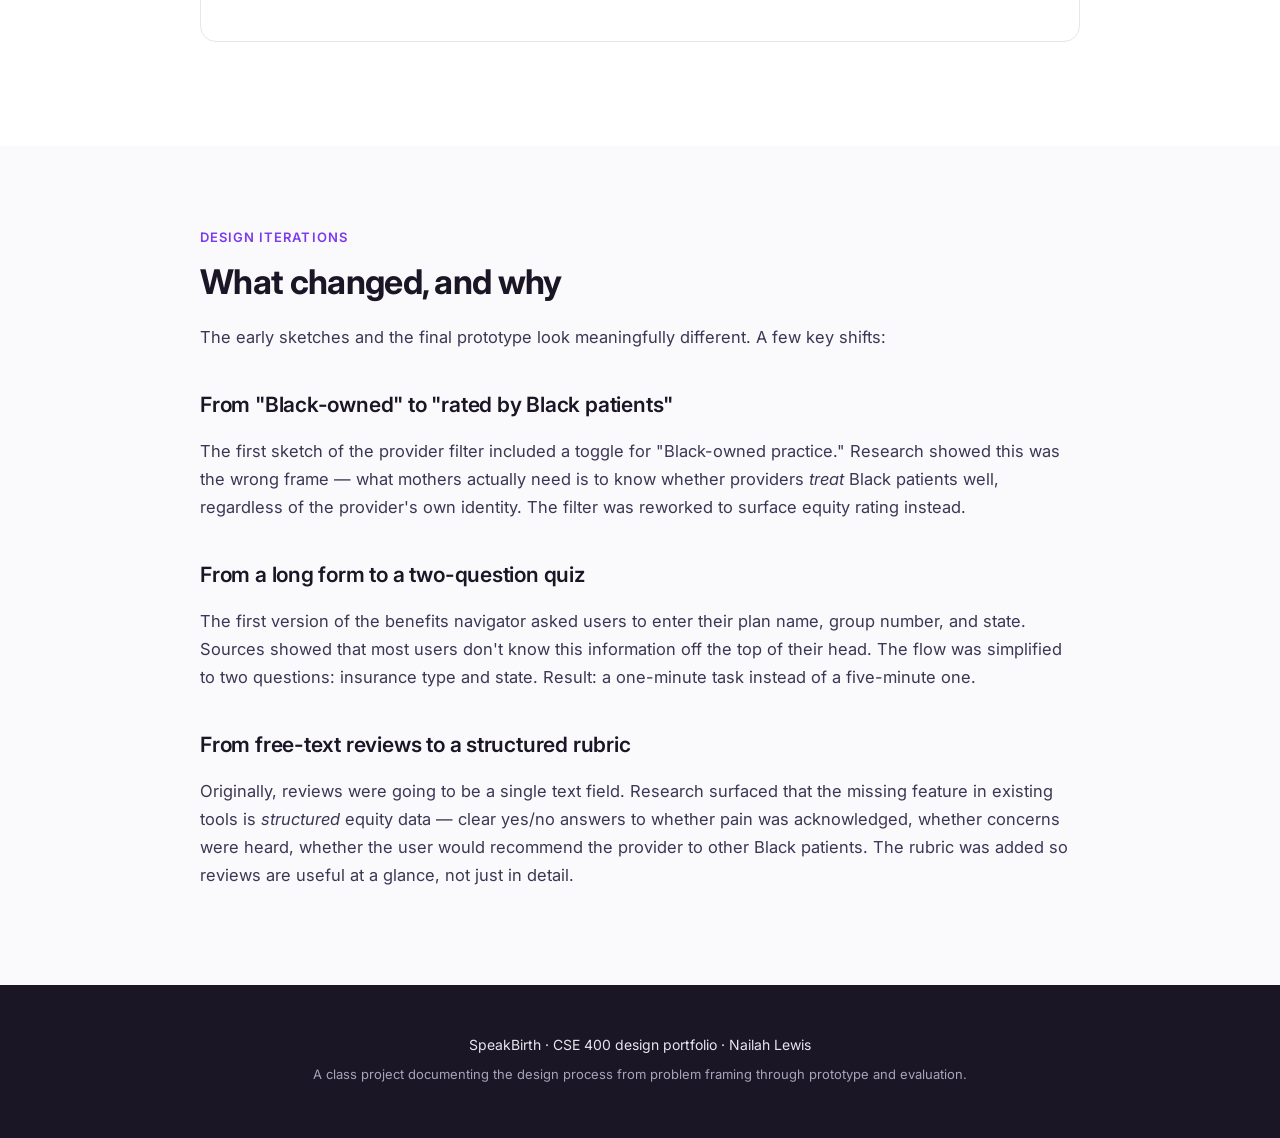
==== commit f13d3b3b: "Update design-process.html ..." ====
--- a/design-process.html
+++ b/design-process.html
@@ -226,9 +226,15 @@
             <div class="frame-label">Frame 2</div>
             <div class="frame-text">Search screen showing providers sorted by equity rating with filter options.</div>
           </div>
-        </div>
+          <div class="frame">
+            <div class="frame-label">Frame 3</div>
+            <div class="frame-text">Review submission form with equity rubric and text box.</div>
+          </div>
+          <div class="frame">
+            <div class="frame-label">Frame 4</div>
+            <div class="frame-text">Review submission form with equity rubric and text box.</div>
+          </div>      
         <div class="image-placeholder">
-          <p>Insert Storyboard 1 image</p>
           <p> <img src="images/sb1v1.png" alt="Storyboard 1" style="width: 100%; border-radius: 10px; margin-top: 16px;"> </p>
         </div>
       </div>
@@ -251,9 +257,12 @@
             <div class="frame-label">Frame 3</div>
             <div class="frame-text">Coverage results card showing what's covered and how much.</div>
           </div>
+          <div class="frame">
+            <div class="frame-label">Frame 4</div>
+            <div class="frame-text">Review submission form with equity rubric and text box.</div>
+          </div>
         <div class="image-placeholder">
-          <p>Insert Storyboard 2 image</p>
-          <p class="placeholder-sub">Replace with: <code>&lt;img src="images/storyboard-2.png" alt="Storyboard 2"&gt;</code></p>
+          <p> <img src="images/sb2v1.png" alt="Storyboard 2" style="width: 100%; border-radius: 10px; margin-top: 16px;"> </p>
         </div>
       </div>
 
@@ -268,6 +277,10 @@
             <div class="frame-text">Hospital profile with equity rating and recent reviews.</div>
           </div>
           <div class="frame">
+            <div class="frame-label">Frame 2</div>
+            <div class="frame-text">Review submission form with equity rubric and text box.</div>
+          </div>
+          <div class="frame">
             <div class="frame-label">Frame 3</div>
             <div class="frame-text">Review submission form with equity rubric and text box.</div>
           </div>
@@ -277,8 +290,7 @@
           </div>
         </div>
         <div class="image-placeholder">
-          <p>Insert Storyboard 3 image</p>
-          <p class="placeholder-sub">Replace with: <code>&lt;img src="images/storyboard-3.png" alt="Storyboard 3"&gt;</code></p>
+          <p> <img src="images/sb3v1.png" alt="Storyboard 3" style="width: 100%; border-radius: 10px; margin-top: 16px;"> </p>
         </div>
       </div>
     </div>
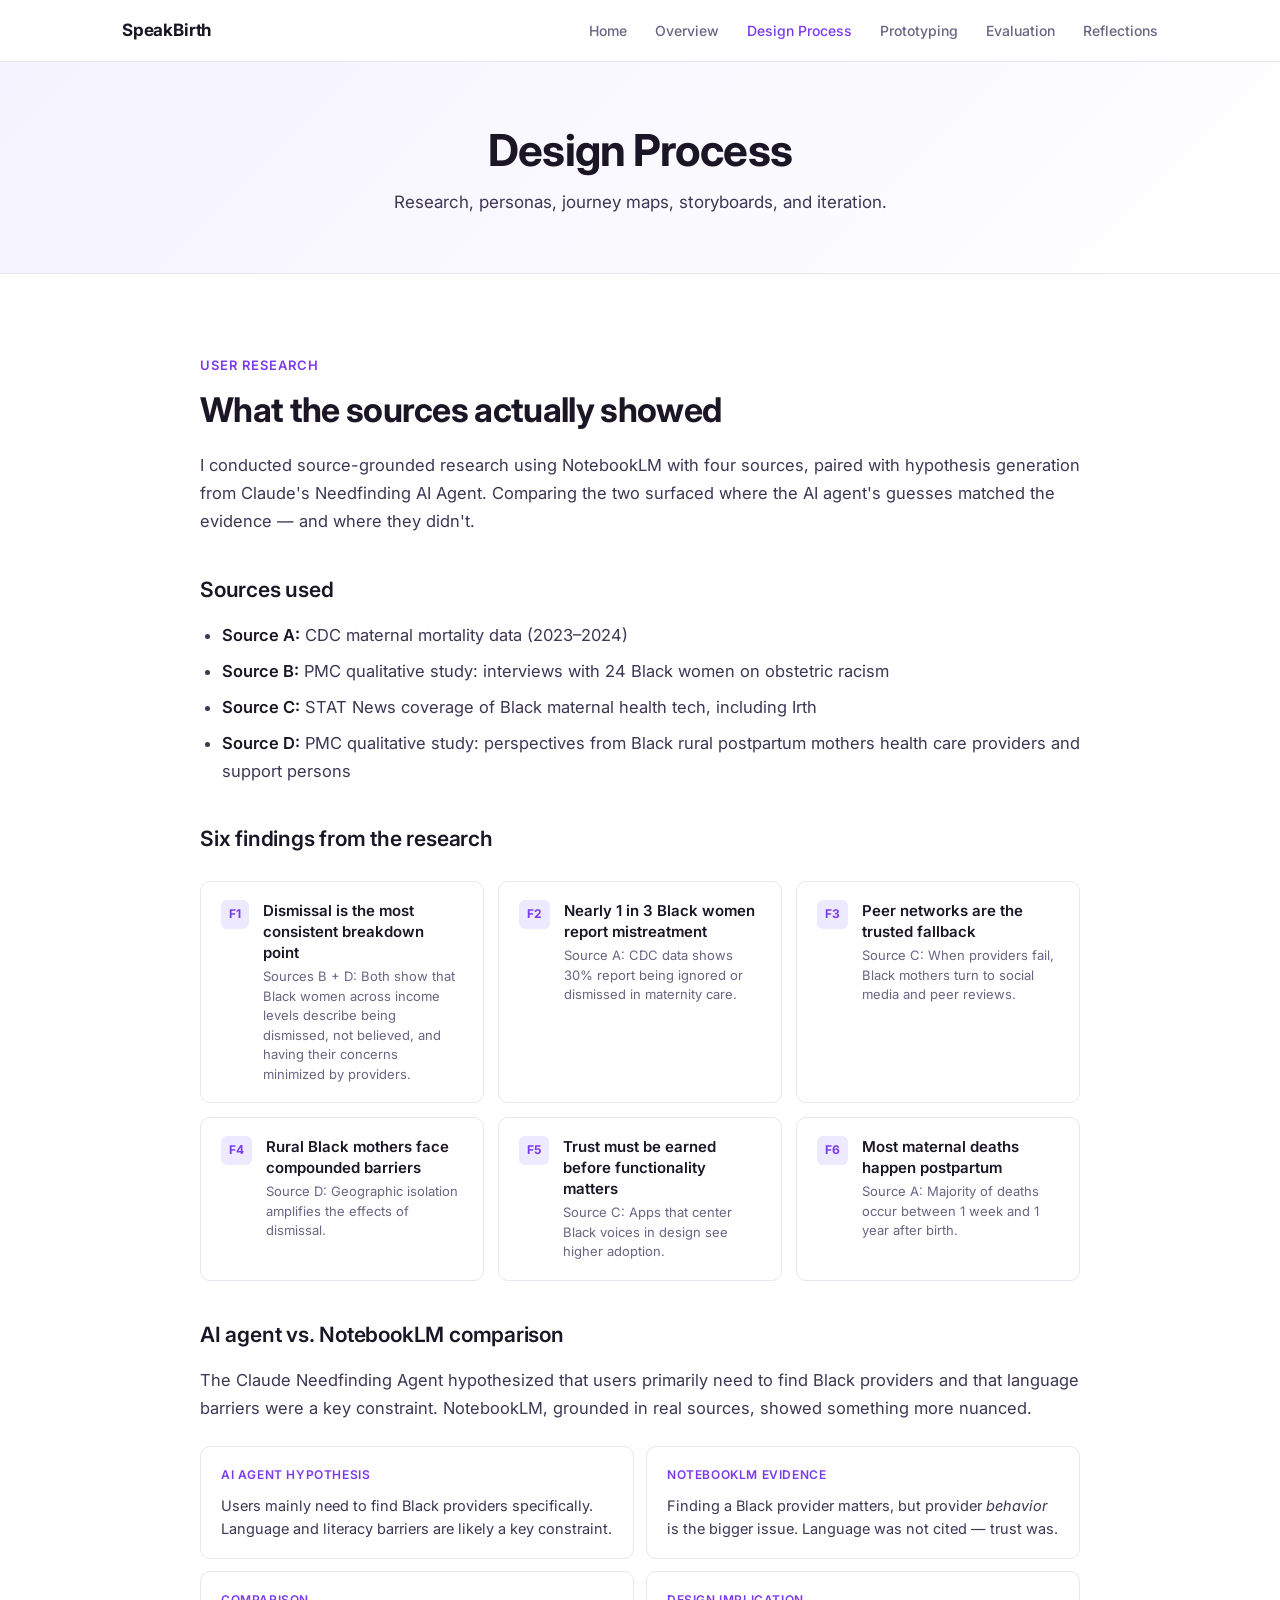
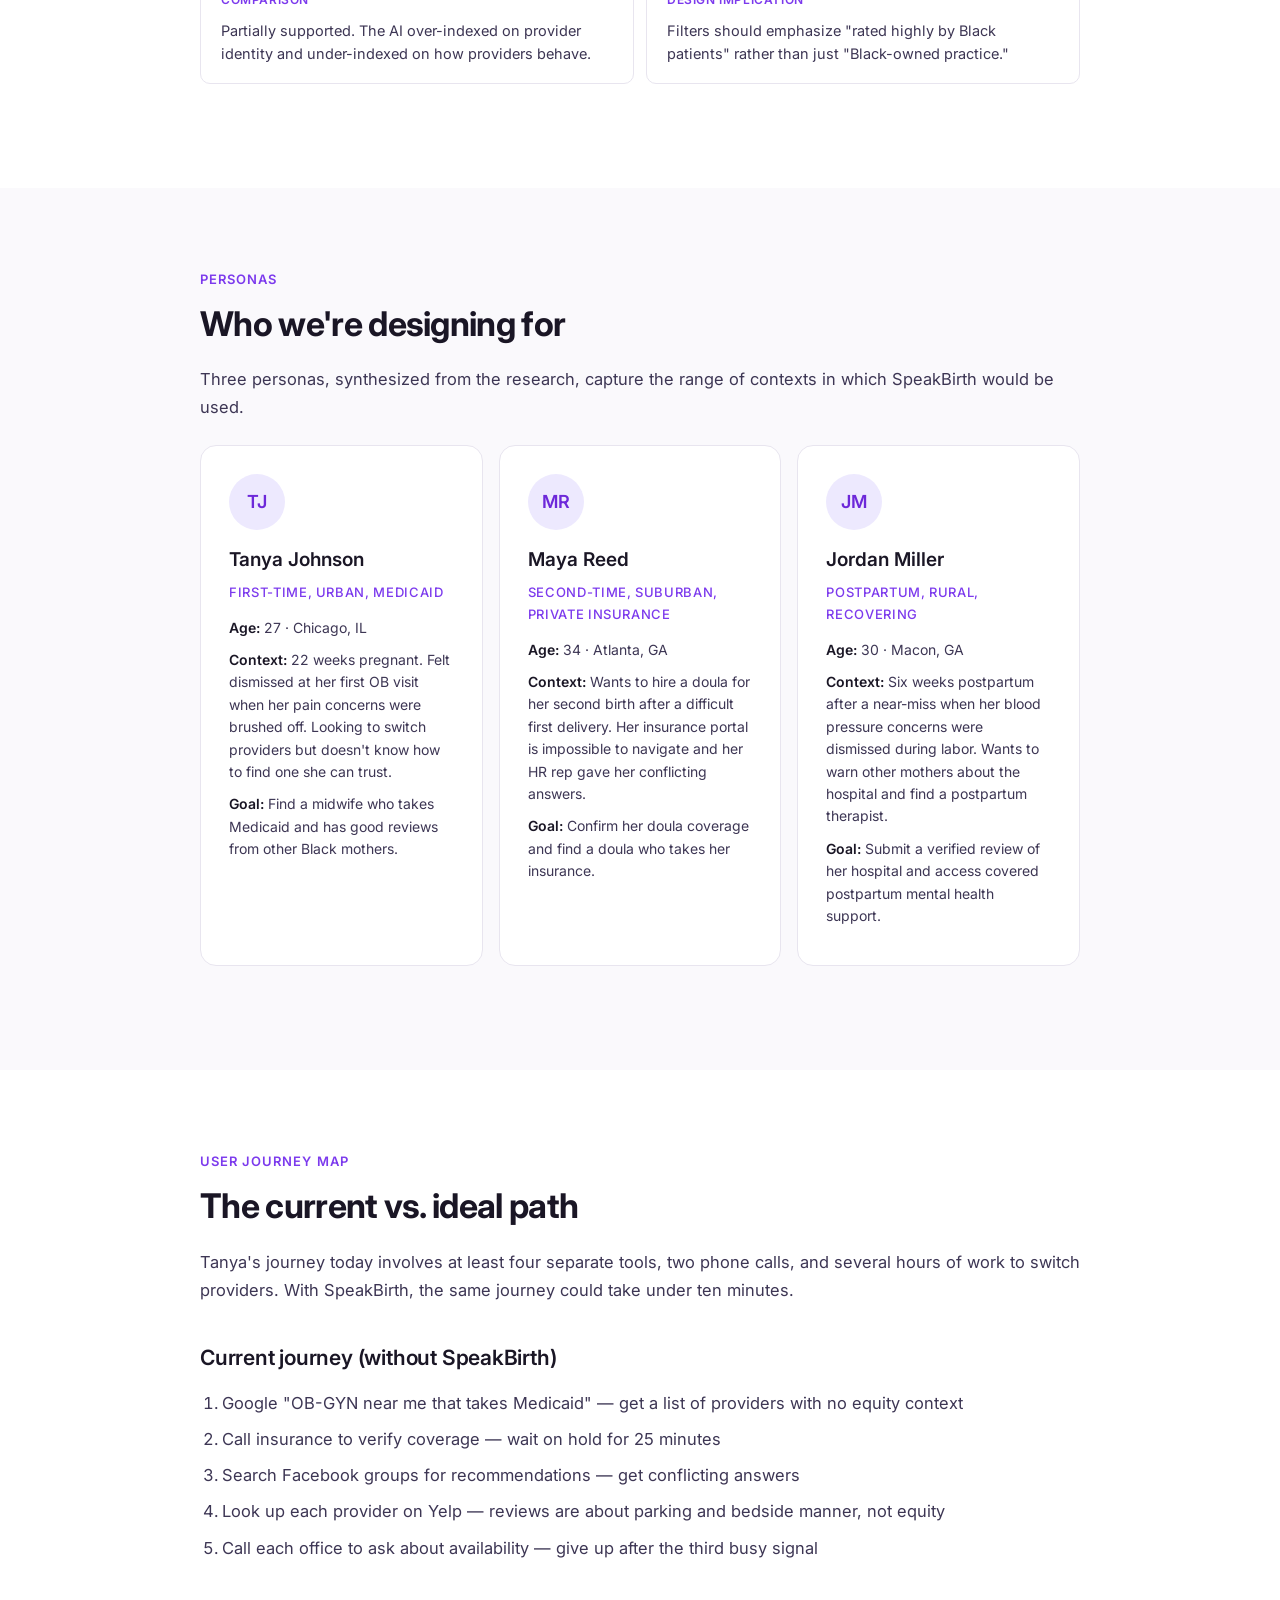
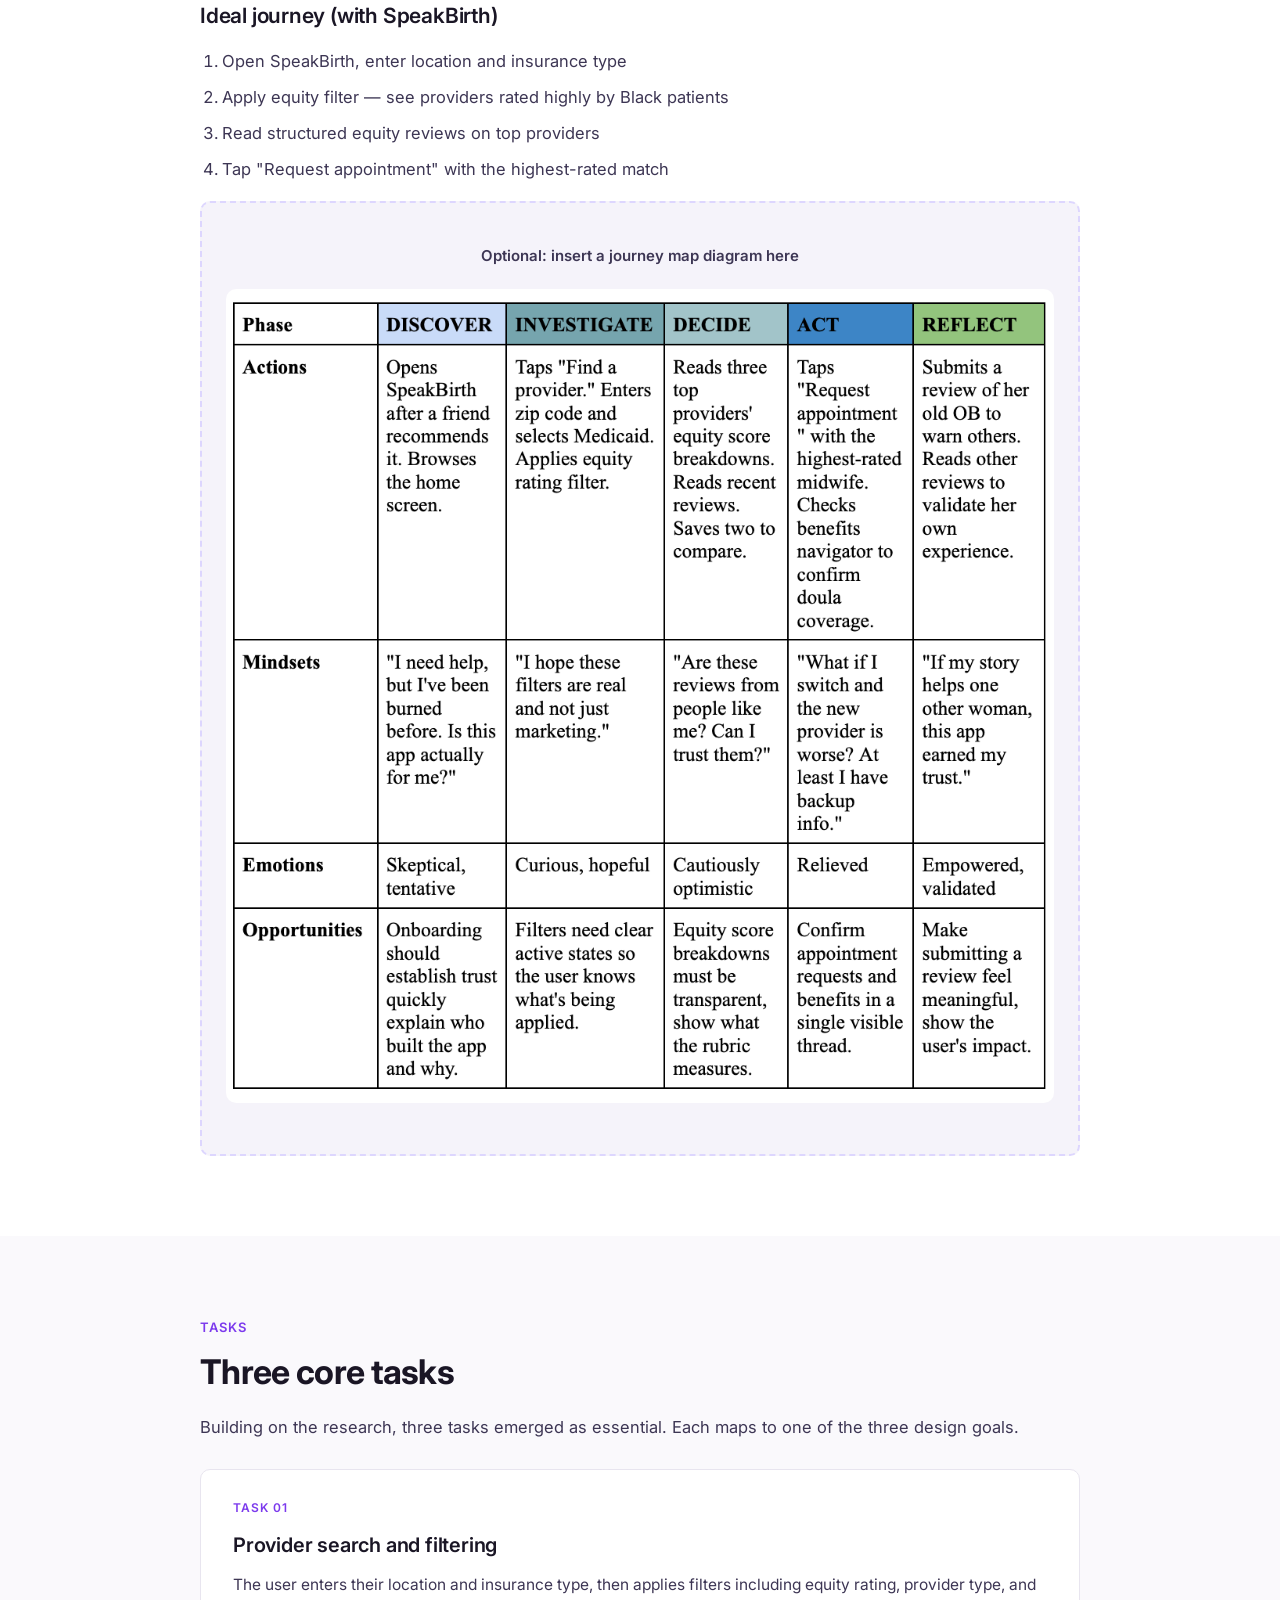
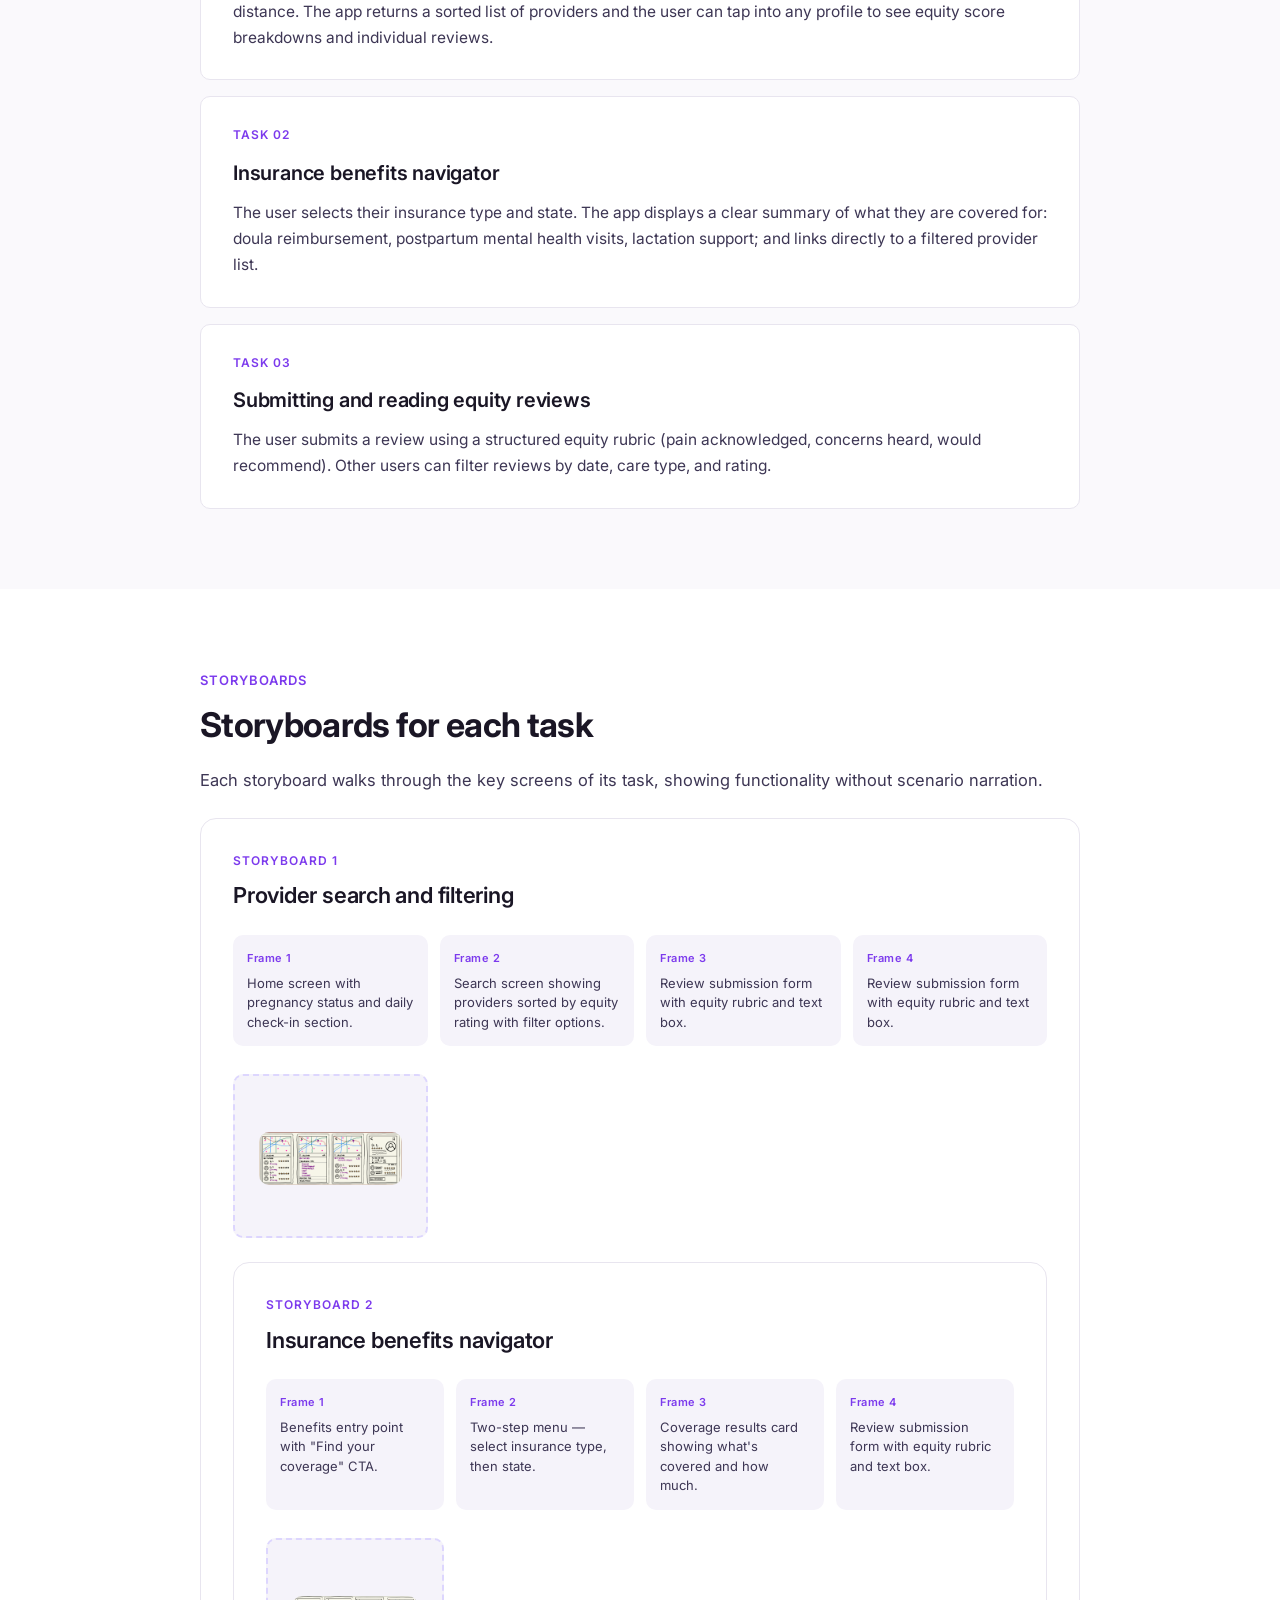
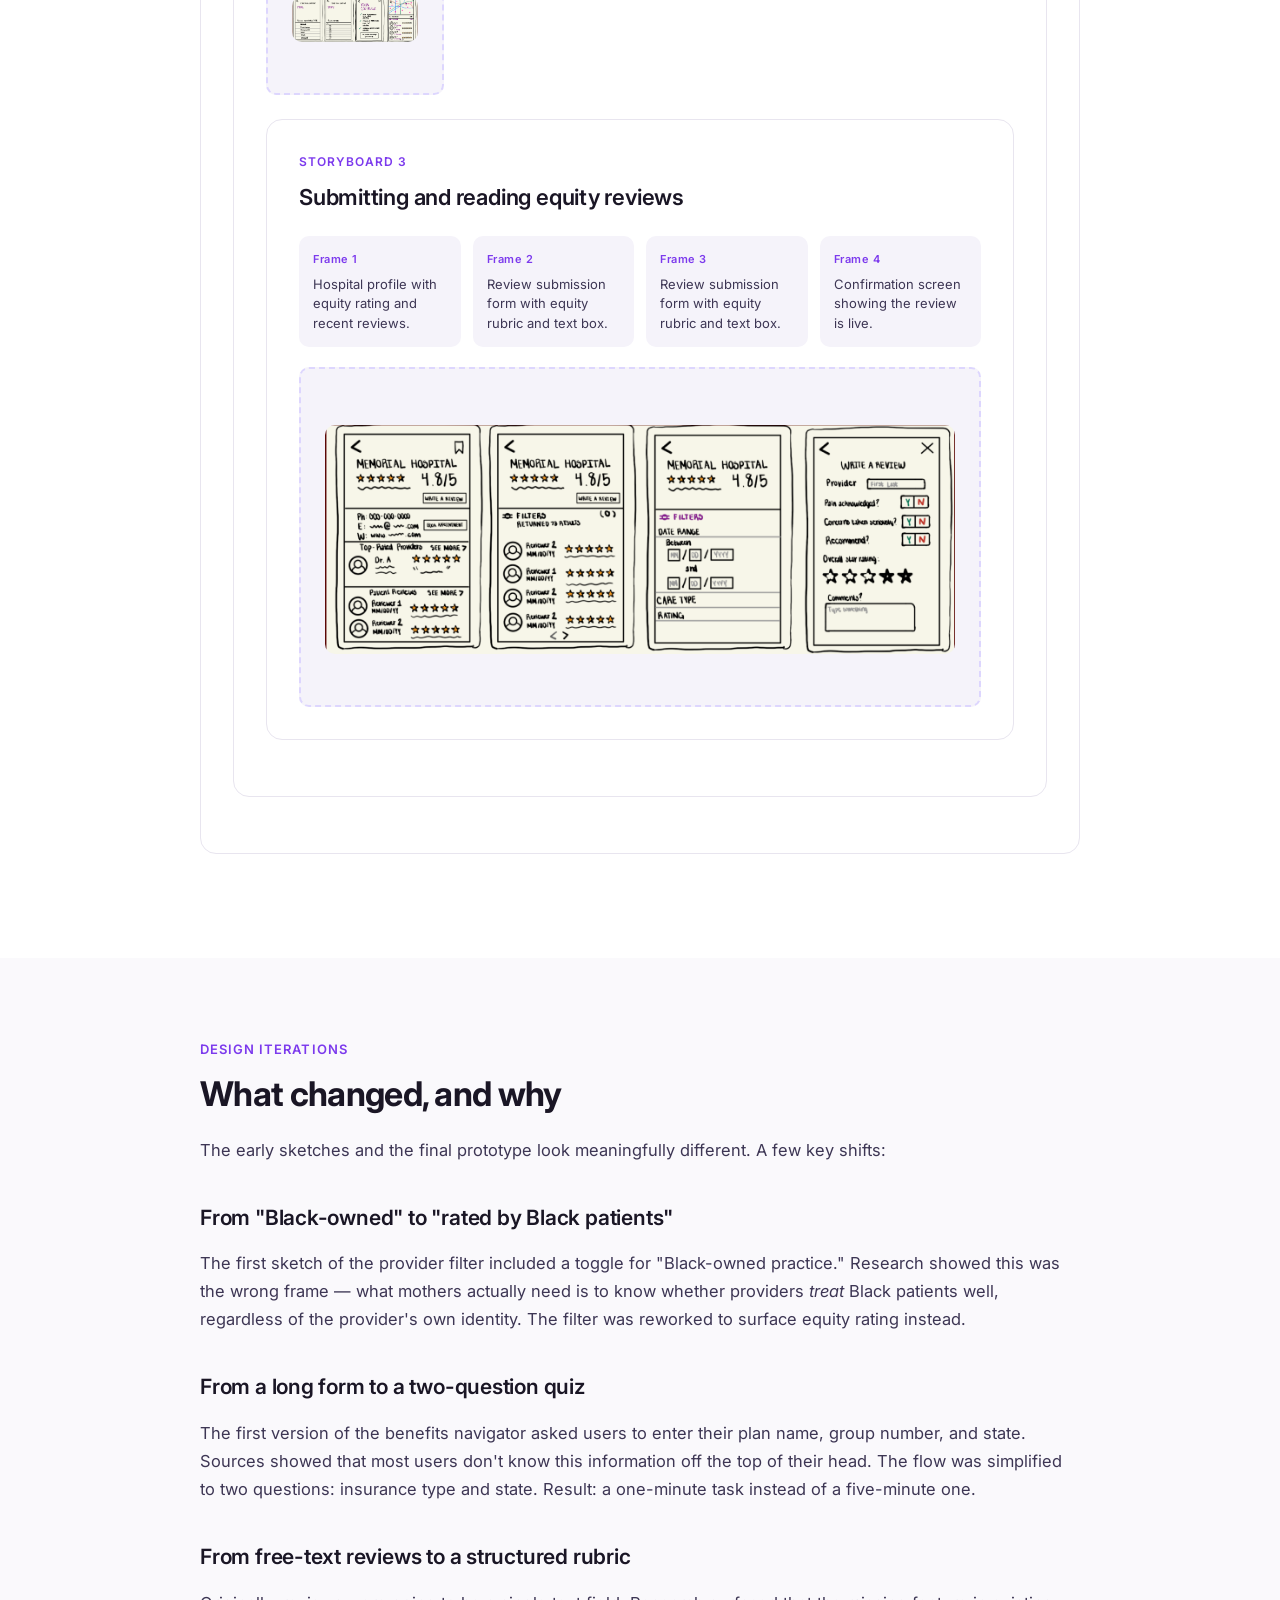
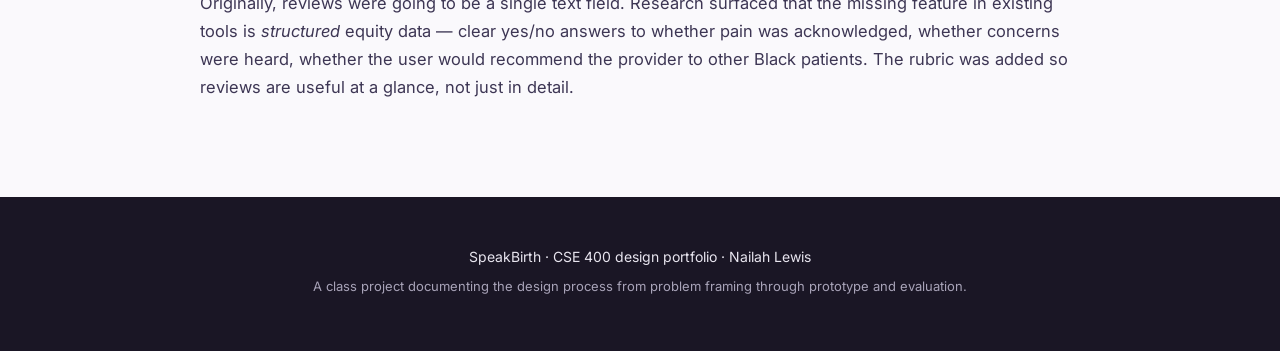
==== commit 8395d1e6: "Update design-process.html ..." ====
--- a/design-process.html
+++ b/design-process.html
@@ -175,7 +175,7 @@
 
       <div class="image-placeholder">
         <p>Optional: insert a journey map diagram here</p>
-        <p class="placeholder-sub">Replace with: <code>&lt;img src="images/journey-map.png" alt="User journey map"&gt;</code></p>
+        <p> <img src="images/journeymap.png" alt="Journey Map" style="width: 100%; border-radius: 10px; margin-top: 16px;"> </p>
       </div>
     </div>
   </section>
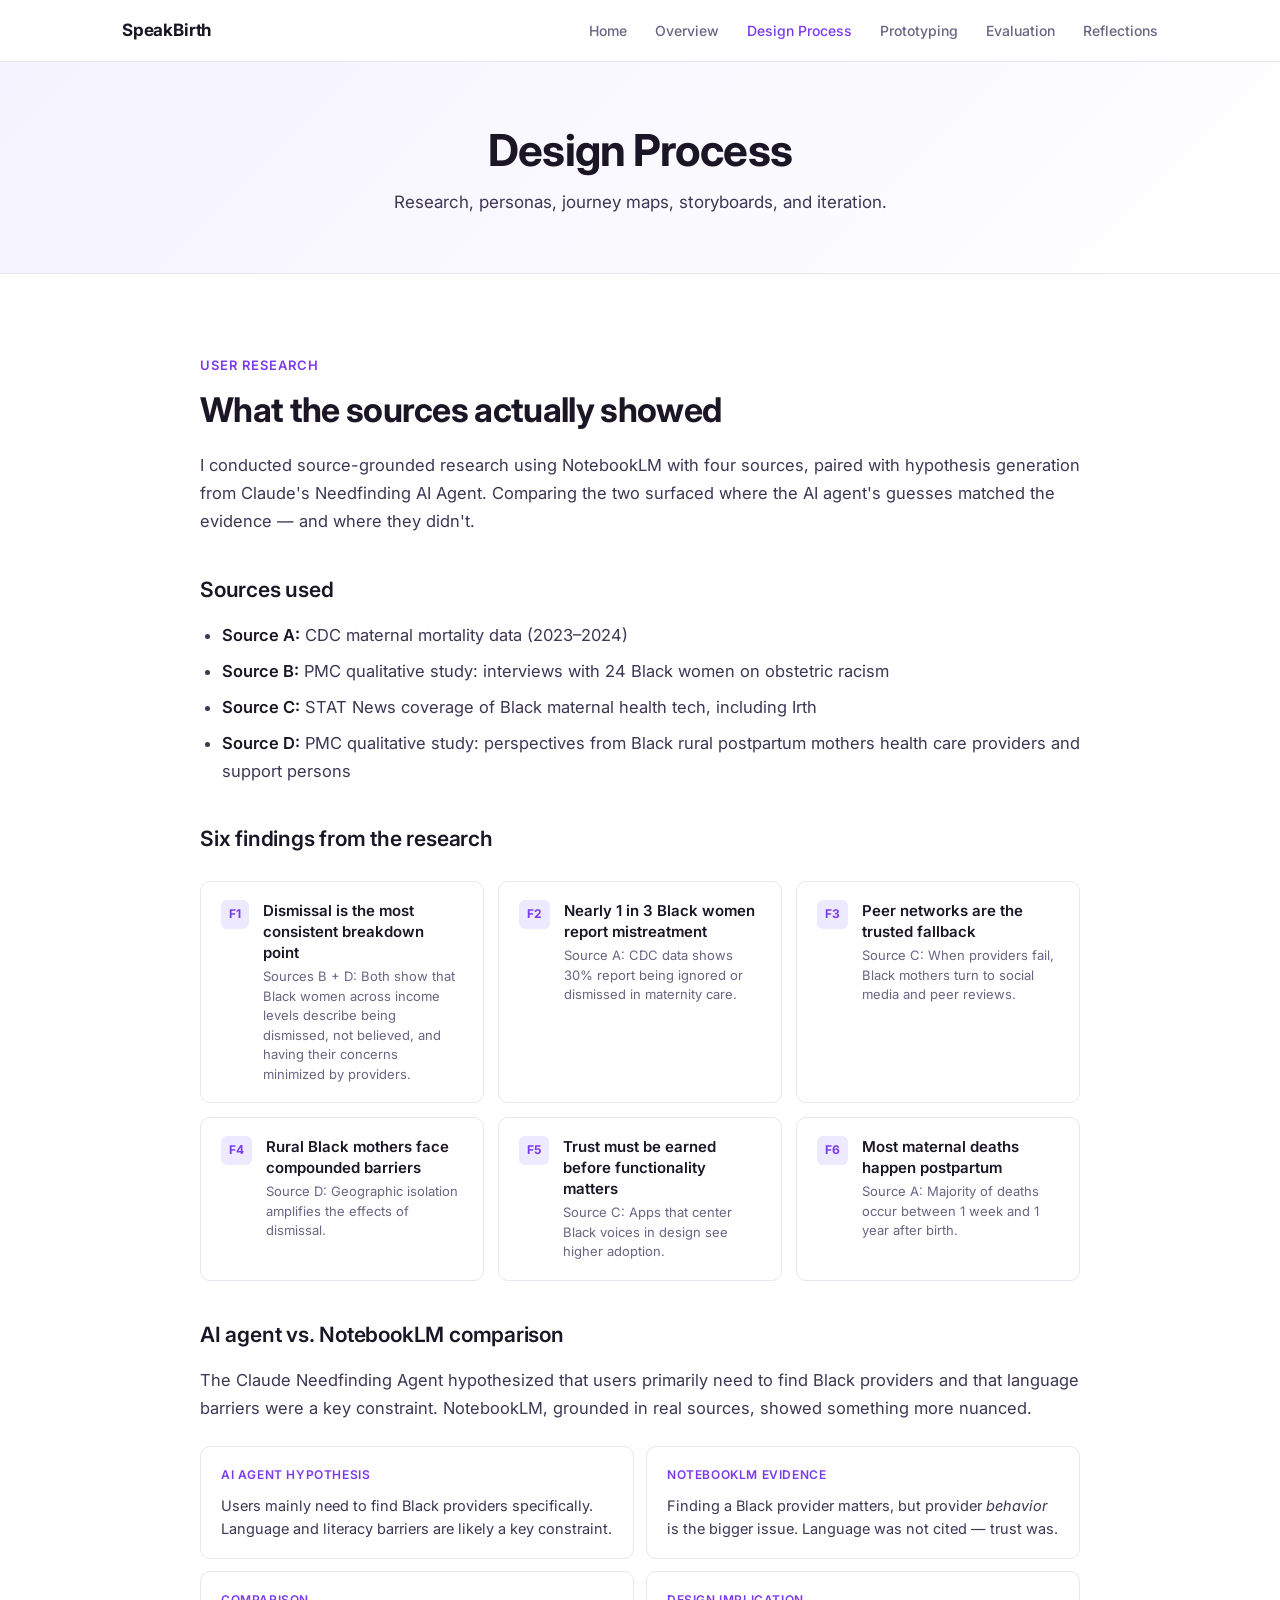
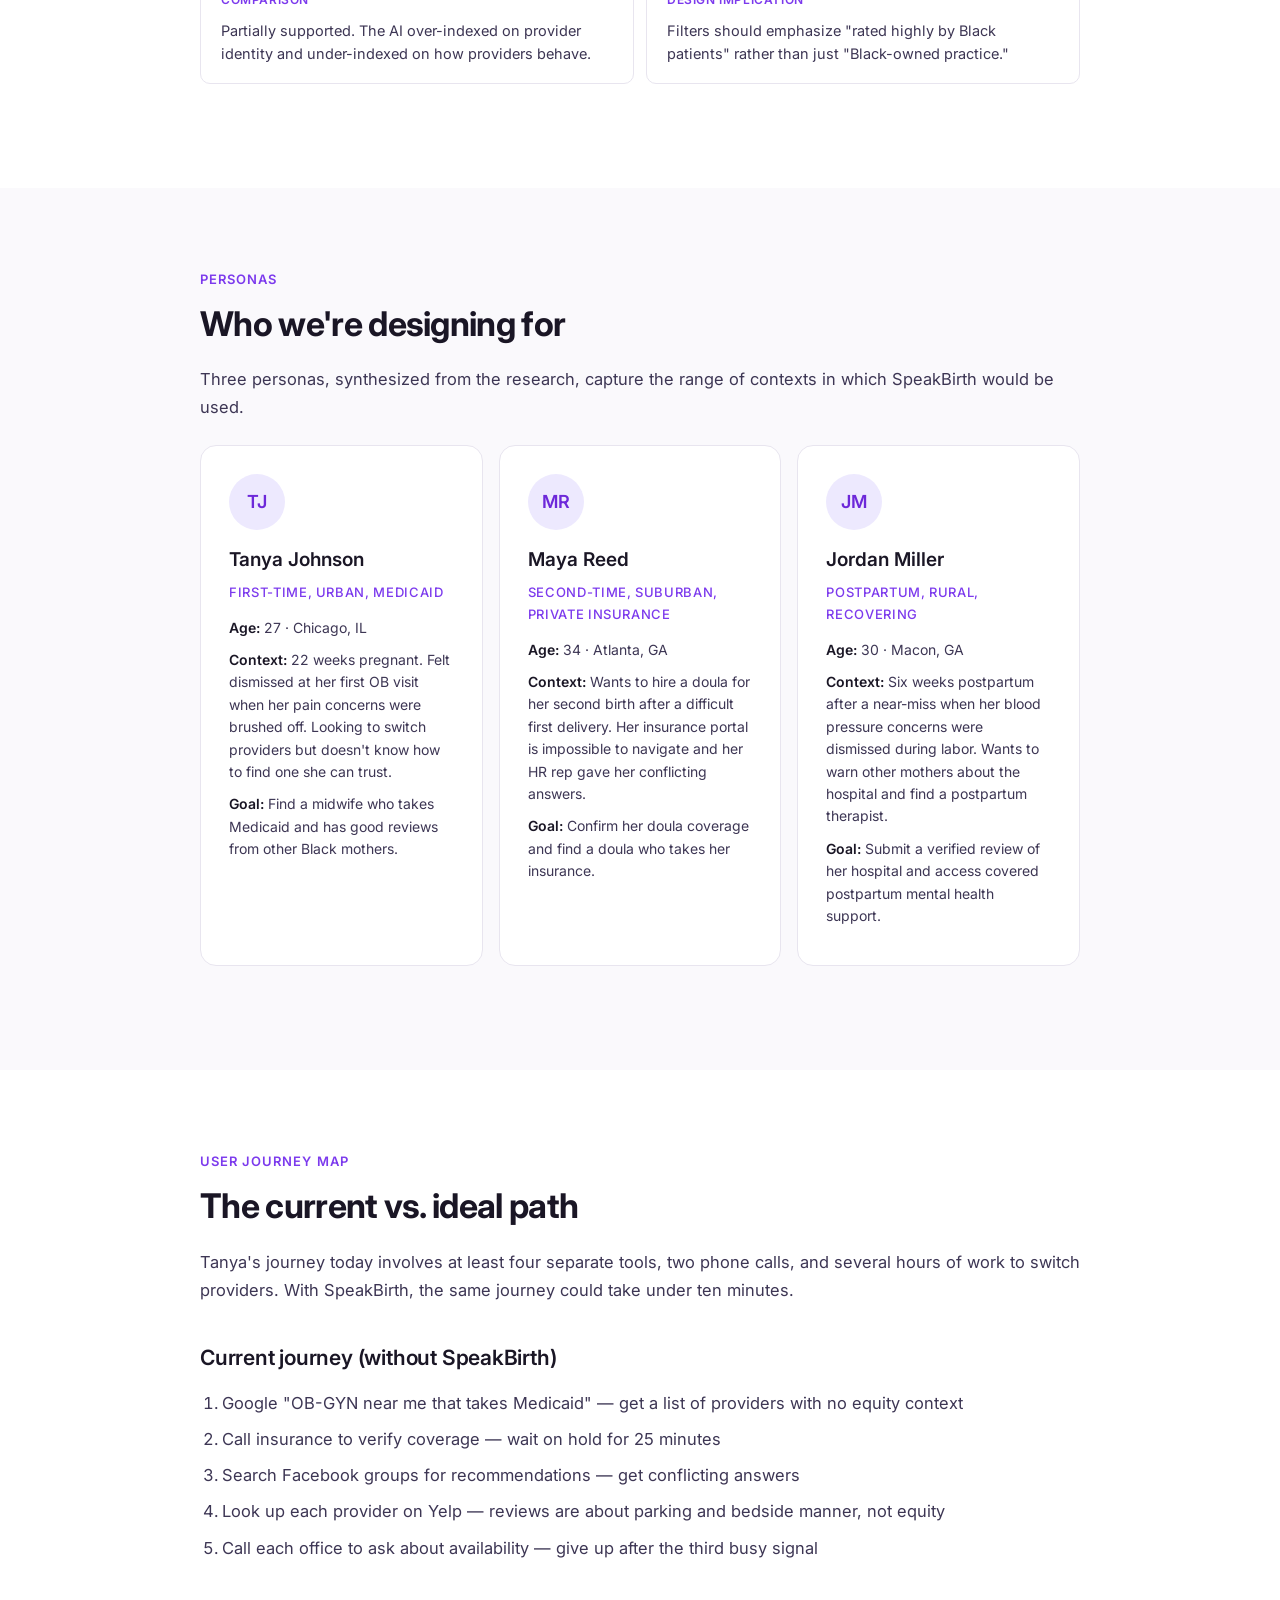
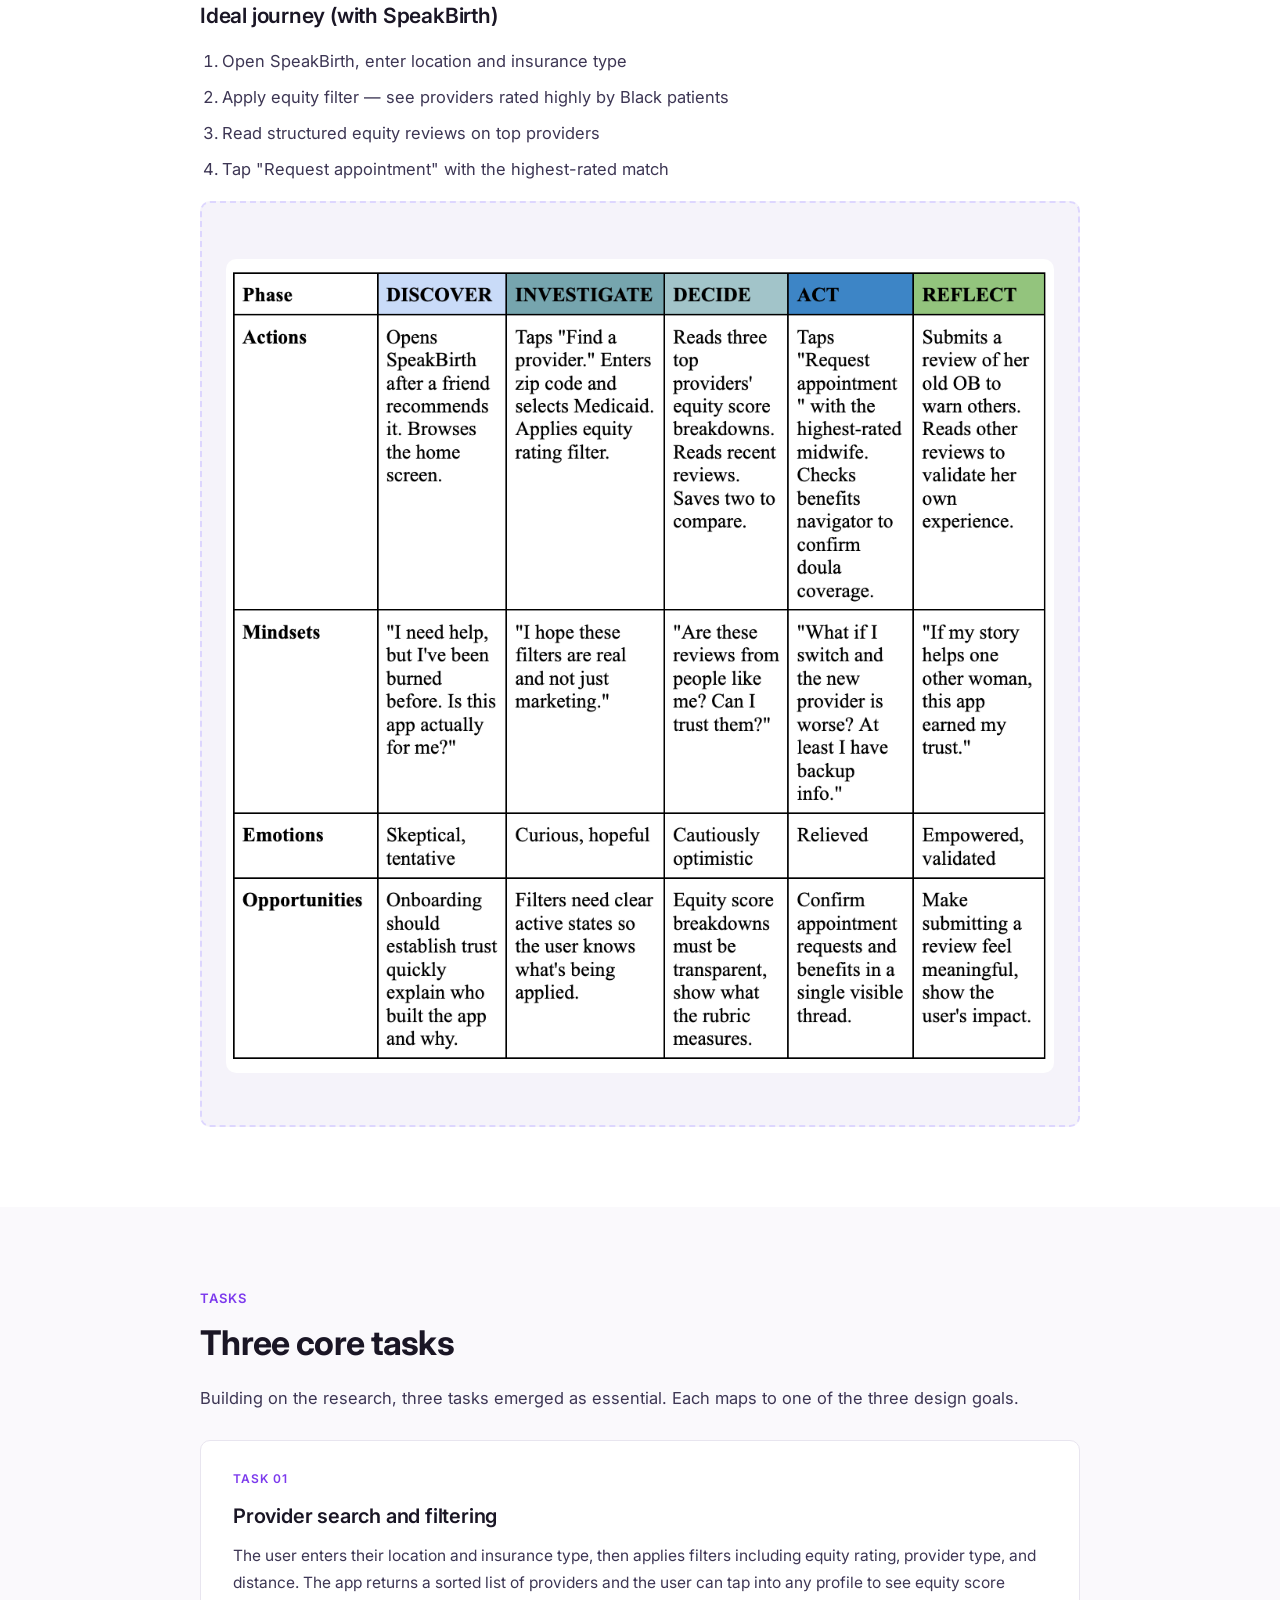
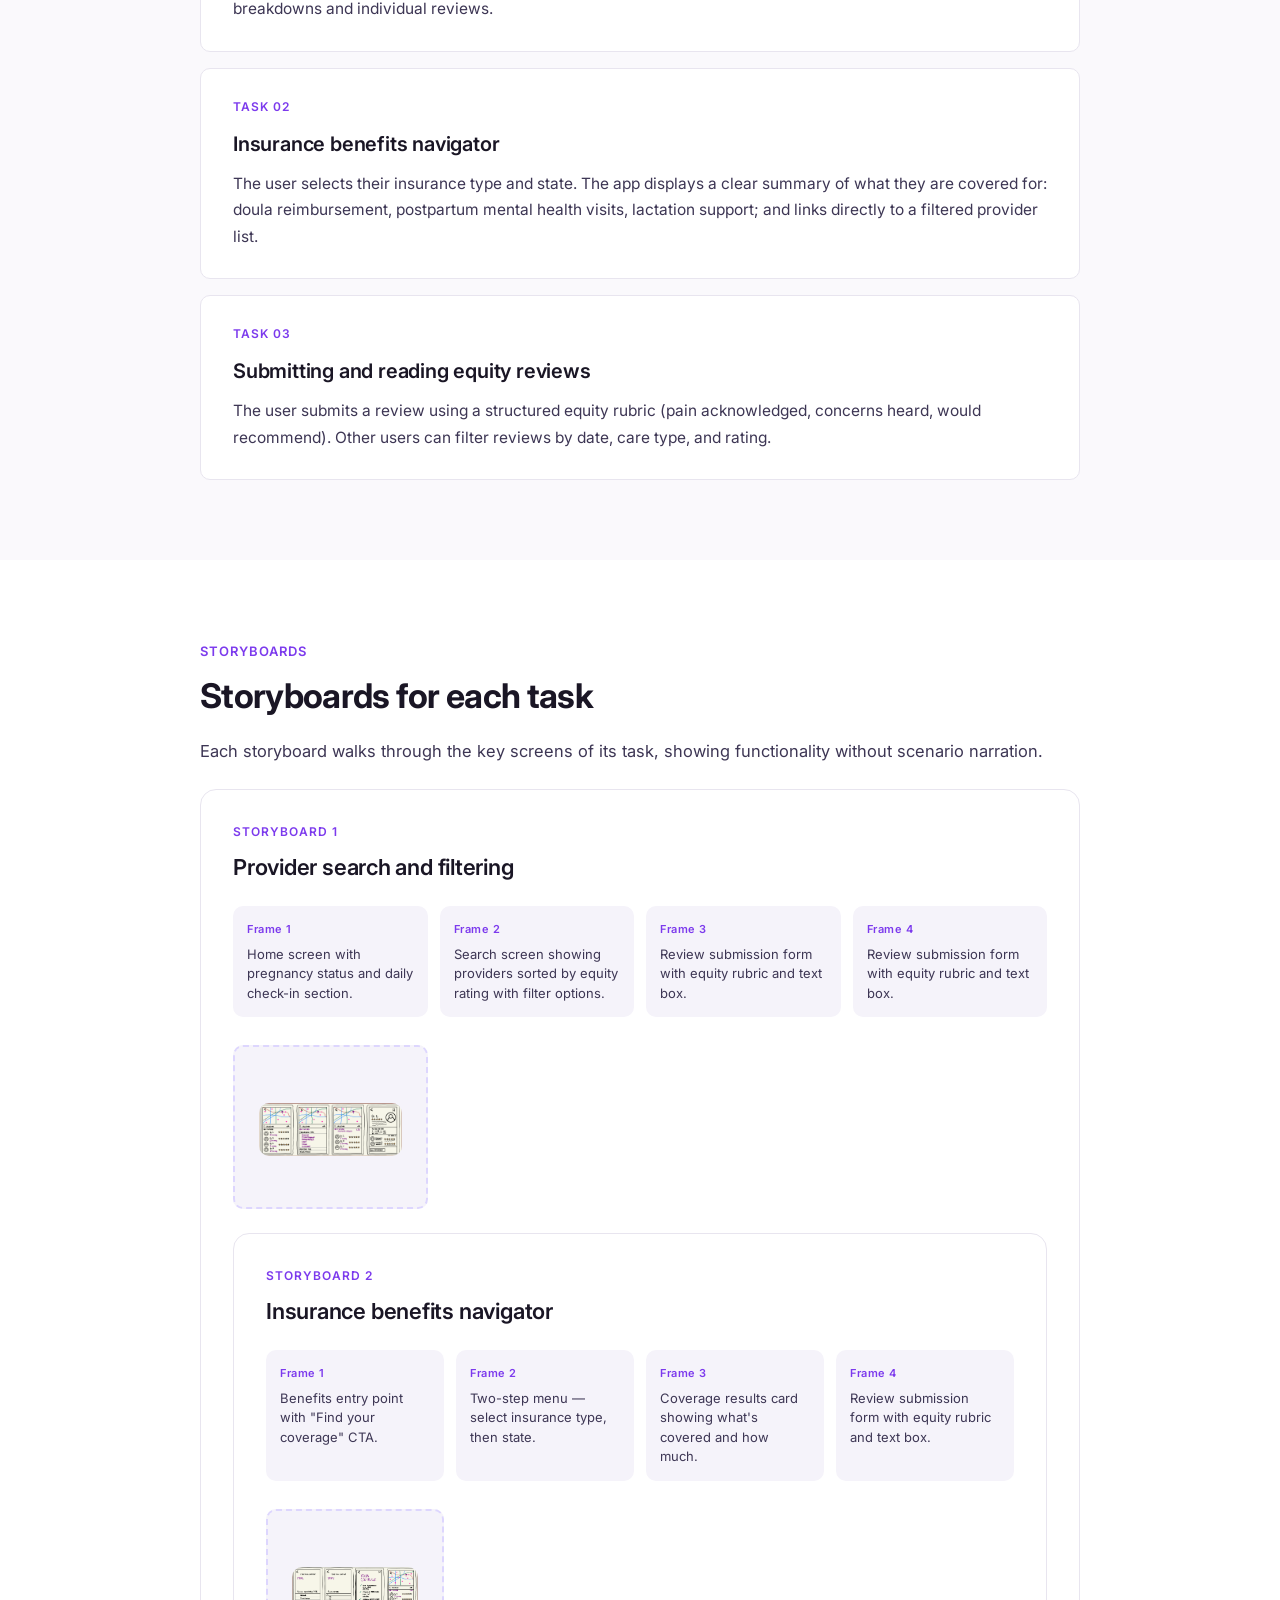
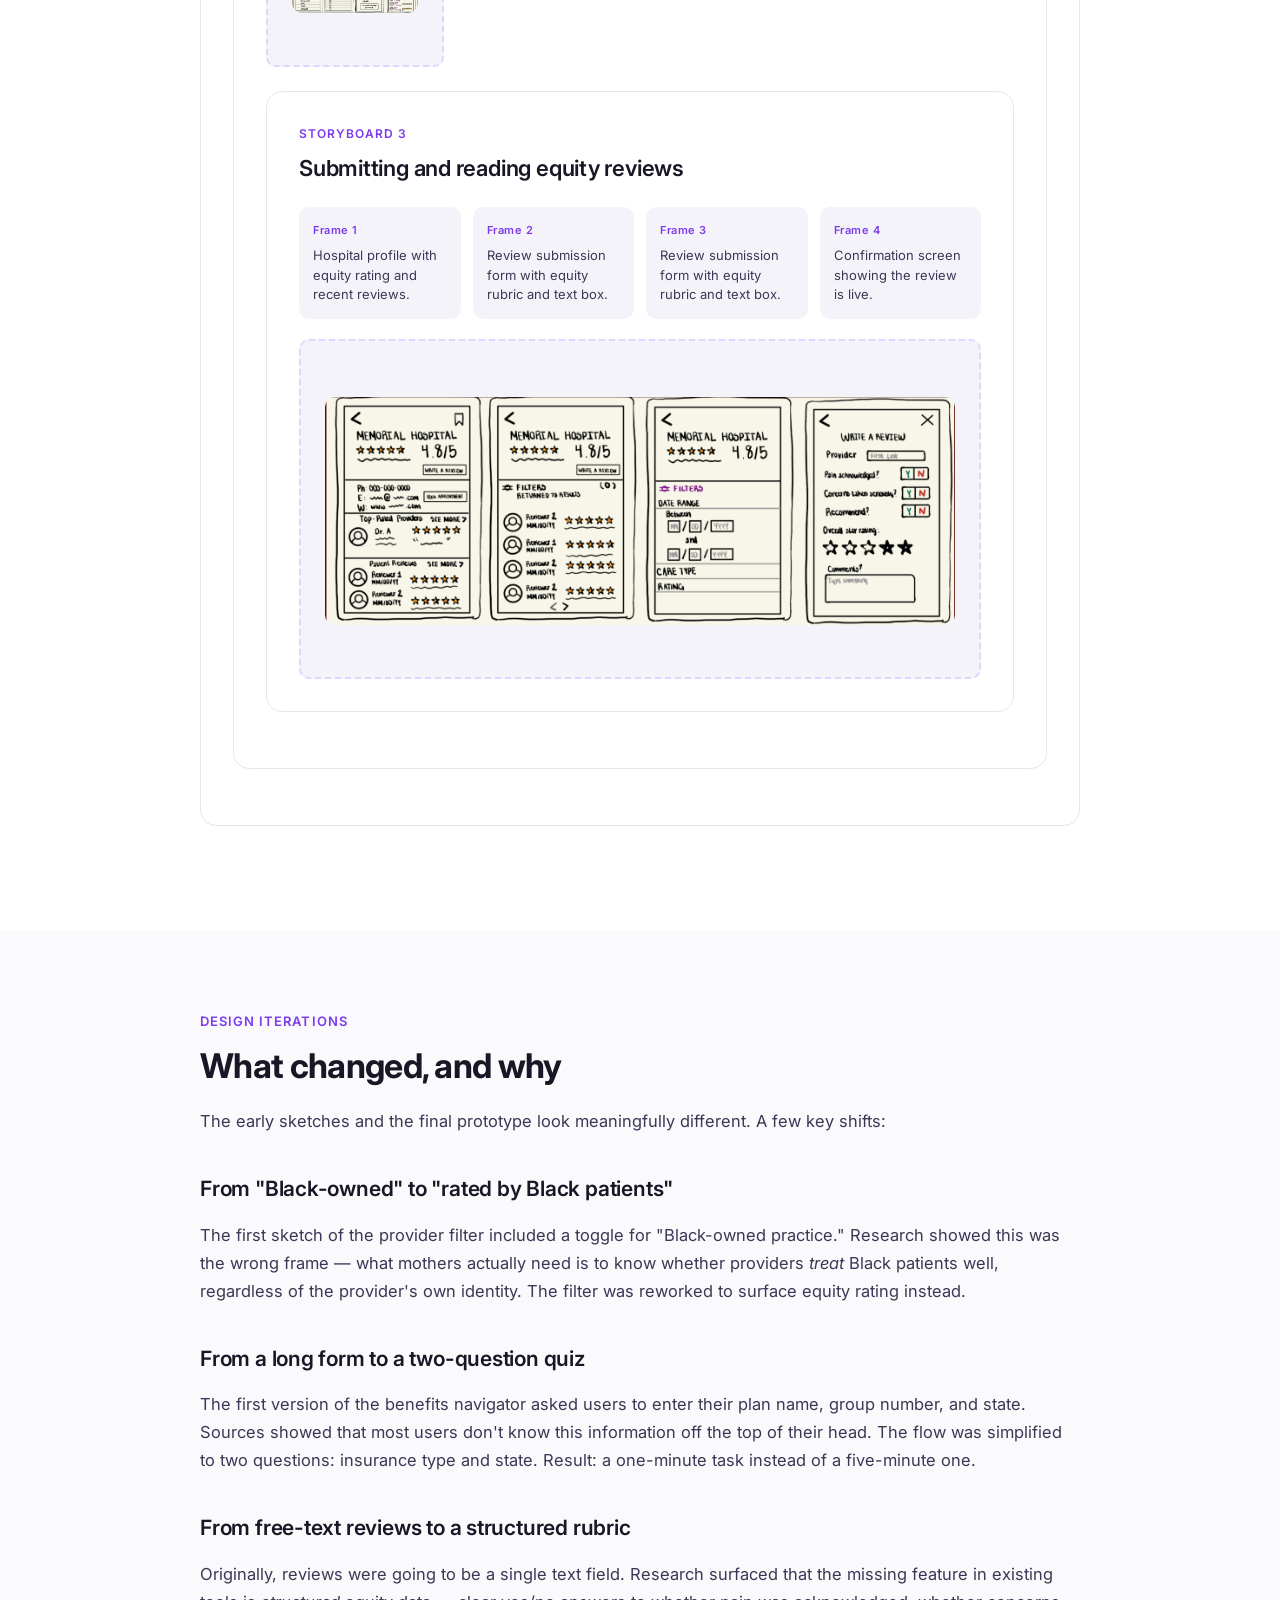
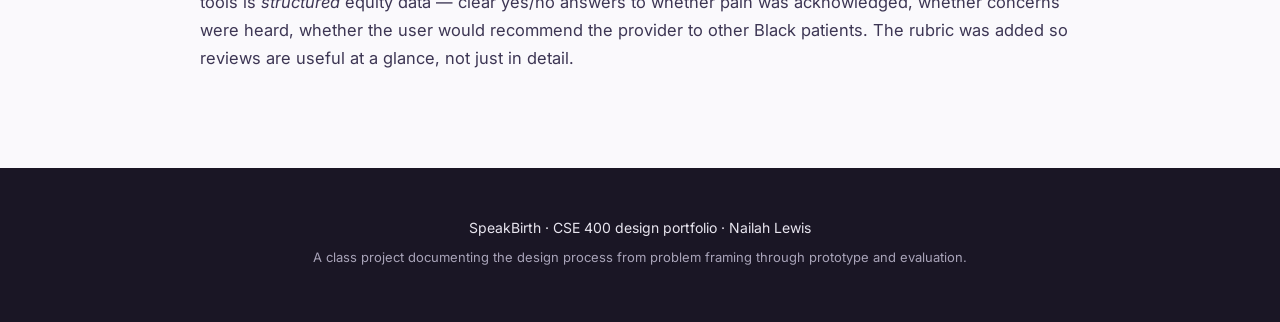
==== commit a4a45d22: "Update design-process.html ..." ====
--- a/design-process.html
+++ b/design-process.html
@@ -174,7 +174,6 @@
       </ol>
 
       <div class="image-placeholder">
-        <p>Optional: insert a journey map diagram here</p>
         <p> <img src="images/journeymap.png" alt="Journey Map" style="width: 100%; border-radius: 10px; margin-top: 16px;"> </p>
       </div>
     </div>
